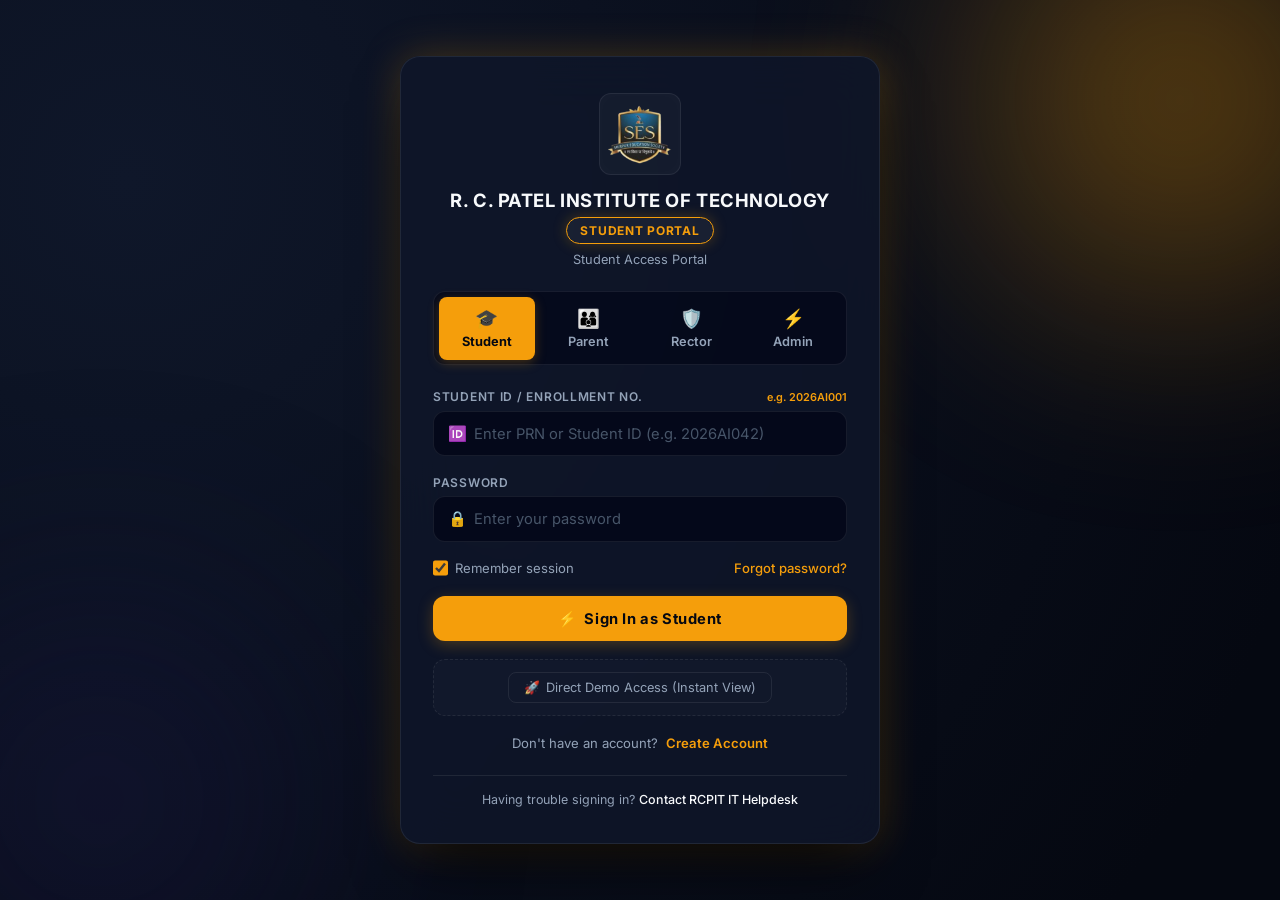
==== frontend/INDEX.HTML @ b38d9a28 "Add separate Admin and Rector roles, interactive dashboards, and organize frontend directory" ====
<!DOCTYPE html>
<html lang="en">
<head>
    <meta charset="UTF-8">
    <meta name="viewport" content="width=device-width, initial-scale=1.0">
    <title>Hostel Management Portal - R. C. Patel Institute of Technology</title>
    <link rel="stylesheet" href="STYLE.CSS">
    <!-- Google Font -->
    <link rel="preconnect" href="https://fonts.googleapis.com">
    <link rel="preconnect" href="https://fonts.gstatic.com" crossorigin>
    <link href="https://fonts.googleapis.com/css2?family=Inter:wght@300;400;500;600;700;800&display=swap" rel="stylesheet">
    <script src="script.js" defer></script>
</head>
<body data-active-theme="student">

    <div class="portal-container" id="portal-container">
        
        <!-- ================= AUTHENTICATION CARD ================= -->
        <div class="auth-card" id="auth-card">
            <!-- Brand Header -->
            <div class="brand-header">
                <div class="logo-container">
                    <img src="LOGO.PNG.png" alt="RCPIT Official Logo">
                </div>
                <h1>R. C. Patel Institute of Technology</h1>
                <div class="portal-badge" id="portal-badge">Student Portal</div>
                <p id="portal-subtitle" style="margin-top: 0.5rem; font-size: 0.8rem; color: var(--text-muted);">Student Access & Hostel Management</p>
            </div>

            <!-- 4-Role Selector Tabs -->
            <div class="role-grid">
                <button type="button" class="role-tab-btn active" data-role="student" id="role-student">
                    <span class="role-icon">🎓</span>
                    <span>Student</span>
                </button>
                <button type="button" class="role-tab-btn" data-role="parent" id="role-parent">
                    <span class="role-icon">👨‍👩‍👦</span>
                    <span>Parent</span>
                </button>
                <button type="button" class="role-tab-btn" data-role="rector" id="role-rector">
                    <span class="role-icon">🛡️</span>
                    <span>Rector</span>
                </button>
                <button type="button" class="role-tab-btn" data-role="admin" id="role-admin">
                    <span class="role-icon">⚡</span>
                    <span>Admin</span>
                </button>
            </div>

            <!-- Contextual Security / Staff Note -->
            <div class="security-note" id="security-note" style="display: none;">
                <span style="font-size: 1rem;">🔒</span>
                <span id="security-note-text"><strong>Staff Notice:</strong> Accounts are provisioned by college administration.</span>
            </div>

            <!-- Login / Registration Form -->
            <form id="auth-form" action="#" method="POST">
                
                <!-- Full Name (Visible only during Sign Up) -->
                <div class="input-group" id="name-group" style="display: none;">
                    <label for="fullname" id="name-label">Full Name</label>
                    <div class="input-wrapper">
                        <span class="input-icon">👤</span>
                        <input type="text" id="fullname" name="fullname" class="input-field" placeholder="Enter full name">
                    </div>
                </div>

                <!-- Primary ID Field -->
                <div class="input-group" id="primary-id-group">
                    <label for="primary-id">
                        <span id="primary-id-label">Student ID / Enrollment No.</span>
                        <span class="badge-info" id="primary-id-info">e.g. 2026AI001</span>
                    </label>
                    <div class="input-wrapper">
                        <span class="input-icon">🆔</span>
                        <input type="text" id="primary-id" name="primary_id" class="input-field" placeholder="Enter PRN or Student ID" required autocomplete="username">
                    </div>
                </div>

                <!-- Parent Extra Field (Linked Student ID) -->
                <div class="input-group" id="parent-extra-group" style="display: none;">
                    <label for="linked-id">
                        <span>Linked Ward's Student ID</span>
                        <span class="badge-info">Enrolled Student</span>
                    </label>
                    <div class="input-wrapper">
                        <span class="input-icon">🔗</span>
                        <input type="text" id="linked-id" name="linked_id" class="input-field" placeholder="e.g. 2026AI042">
                    </div>
                </div>

                <!-- Rector Extra Field (Assigned Hostel Block) -->
                <div class="input-group" id="rector-extra-group" style="display: none;">
                    <label for="rector-block">
                        <span>Assigned Hostel Wing / Block</span>
                        <span class="badge-info">Jurisdiction</span>
                    </label>
                    <div class="input-wrapper">
                        <span class="input-icon">🏢</span>
                        <select id="rector-block" name="rector_block" class="select-field">
                            <option value="A-Block">A-Block (Boys Senior Wing)</option>
                            <option value="B-Block" selected>B-Block (Boys Junior Wing)</option>
                            <option value="C-Block">C-Block (Girls Campus Hostel)</option>
                            <option value="All-Blocks">Chief Warden (All Blocks)</option>
                        </select>
                    </div>
                </div>

                <!-- Admin Extra Field (Security Master PIN) -->
                <div class="input-group" id="admin-extra-group" style="display: none;">
                    <label for="admin-pin">
                        <span>Master Security Key / Token</span>
                        <span class="badge-info">2FA Key</span>
                    </label>
                    <div class="input-wrapper">
                        <span class="input-icon">🔑</span>
                        <input type="password" id="admin-pin" name="admin_pin" class="input-field" placeholder="Enter Master 2FA PIN (e.g. 882190)">
                    </div>
                </div>

                <!-- Password Field -->
                <div class="input-group">
                    <label for="password">Password</label>
                    <div class="input-wrapper">
                        <span class="input-icon">🔒</span>
                        <input type="password" id="password" name="password" class="input-field" placeholder="Enter your password" required autocomplete="current-password">
                    </div>
                </div>

                <!-- Form Options Row -->
                <div class="form-actions-row" id="signin-options">
                    <label class="remember-me">
                        <input type="checkbox" name="remember" checked> Remember session
                    </label>
                    <a href="#" class="forgot-link">Forgot password?</a>
                </div>

                <!-- Submit Button -->
                <button type="submit" id="submit-btn" class="submit-btn">
                    <span>⚡</span>
                    <span id="submit-btn-text">Sign In as Student</span>
                </button>
                
                <!-- Quick Demo Direct Access -->
                <div class="demo-access-bar">
                    <button type="button" class="demo-access-btn" id="demo-access-btn">
                        <span>🚀</span>
                        <span>Direct Demo Access (Instant View)</span>
                    </button>
                </div>


                <!-- Toggle between Login and Account Creation (Student/Parent only) -->
                <div class="signup-prompt" id="signup-prompt">
                    <span id="toggle-text">Don't have an account?</span> 
                    <a href="#" id="toggle-link" class="signup-link">Create Account</a>
                </div>
            </form>

            <!-- Footer Help -->
            <div class="card-footer">
                Having trouble signing in? <a href="#">Contact RCPIT IT Helpdesk</a>
            </div>
        </div>


        <!-- ================= ROLE-BASED DASHBOARDS (AFTER LOGIN) ================= -->
        <div class="dashboard-container" id="dashboard-container">
            
            <!-- Dashboard Top Nav Header -->
            <header class="dash-header">
                <div class="dash-brand">
                    <div class="dash-brand-logo">
                        <img src="LOGO.PNG.png" alt="RCPIT Logo">
                    </div>
                    <div class="dash-title-group">
                        <h2>R. C. Patel Institute of Technology</h2>
                        <p>Integrated Hostel Management & Resident Automation System</p>
                    </div>
                </div>
                <div class="dash-user-controls">
                    <div class="user-profile-badge">
                        <div class="user-avatar" id="user-avatar">R</div>
                        <div class="user-info-text">
                            <span class="user-name" id="user-name">Rohit Sharma</span>
                            <span class="user-role-tag" id="user-role-tag">STUDENT</span>
                        </div>
                    </div>
                    <button type="button" class="btn-signout" id="btn-signout">
                        <span>🚪</span>
                        <span>Sign Out / Switch</span>
                    </button>
                </div>
            </header>

            <!-- ------------------------------------------------------------- -->
            <!-- 1. STUDENT DASHBOARD VIEW -->
            <!-- ------------------------------------------------------------- -->
            <div class="dashboard-view" id="student-dashboard-view">
                <!-- Stats Matrix -->
                <div class="stats-grid">
                    <div class="stat-card">
                        <div class="stat-info">
                            <span>Allocated Room</span>
                            <h3>Room B-304</h3>
                            <small style="color:var(--accent-student); font-weight:600;">Bed #2 (2nd Floor)</small>
                        </div>
                        <div class="stat-icon-wrapper" style="color:var(--accent-student);">🛏️</div>
                    </div>
                    <div class="stat-card">
                        <div class="stat-info">
                            <span>Mess Smart Token</span>
                            <h3>Active Card</h3>
                            <small style="color:#10b981; font-weight:600;">Token #8821 • Verified</small>
                        </div>
                        <div class="stat-icon-wrapper" style="color:#10b981;">🍽️</div>
                    </div>
                    <div class="stat-card">
                        <div class="stat-info">
                            <span>Hostel Fee Status</span>
                            <h3>₹65,000 Paid</h3>
                            <small style="color:#10b981; font-weight:600;">Cleared for Academic Year</small>
                        </div>
                        <div class="stat-icon-wrapper" style="color:#38bdf8;">💳</div>
                    </div>
                    <div class="stat-card">
                        <div class="stat-info">
                            <span>Gate Pass Status</span>
                            <h3>1 Approved</h3>
                            <small style="color:var(--accent-student); font-weight:600;">Valid till 10:00 PM</small>
                        </div>
                        <div class="stat-icon-wrapper" style="color:var(--accent-student);">🎟️</div>
                    </div>
                </div>

                <!-- Two-Column Student Content Grid -->
                <div class="dashboard-content-grid">
                    <div class="dash-panel-col">
                        <!-- Quick Leave Pass Generator -->
                        <div class="dash-panel">
                            <div class="panel-header">
                                <h3><span>📝</span> Request Gate / Night-Out Pass</h3>
                                <span class="status-pill present">Auto-Sends to Rector & Parent</span>
                            </div>
                            <form id="student-pass-form" class="quick-form">
                                <div style="display:grid; grid-template-columns: 1fr 1fr; gap:0.75rem;">
                                    <div class="input-group" style="margin-bottom:0.5rem;">
                                        <label for="pass-type">Pass Type</label>
                                        <select id="pass-type" class="select-field" style="padding-left:1rem;">
                                            <option value="Evening Outing (Local)">Evening Outing (Local Market)</option>
                                            <option value="Night Out Pass">Night Out (Home Visit)</option>
                                            <option value="Emergency Medical Pass">Emergency Medical Pass</option>
                                            <option value="Academic Project Work">Academic / Lab Project Late Pass</option>
                                        </select>
                                    </div>
                                    <div class="input-group" style="margin-bottom:0.5rem;">
                                        <label for="pass-date">Return Expected Date & Time</label>
                                        <input type="datetime-local" id="pass-date" class="input-field" style="padding-left:1rem;" value="2026-08-16T21:30">
                                    </div>
                                </div>
                                <div class="input-group" style="margin-bottom:0.75rem;">
                                    <label for="pass-reason">Reason & Destination Details</label>
                                    <textarea id="pass-reason" placeholder="State reason, destination address, and emergency contact number..." required></textarea>
                                </div>
                                <button type="submit" class="submit-btn" style="padding:0.65rem 1rem;">Submit Pass Request to Rector</button>
                            </form>
                        </div>

                        <!-- Maintenance & Grievance Lodging -->
                        <div class="dash-panel">
                            <div class="panel-header">
                                <h3><span>🛠️</span> Report Room Maintenance / Complaint</h3>
                                <button type="button" class="btn-action-sm">View Ticket History (3)</button>
                            </div>
                            <form id="student-complaint-form" class="quick-form">
                                <div style="display:grid; grid-template-columns: 1fr 1fr; gap:0.75rem;">
                                    <div class="input-group" style="margin-bottom:0.5rem;">
                                        <label for="issue-category">Issue Category</label>
                                        <select id="issue-category" class="select-field" style="padding-left:1rem;">
                                            <option>Electrical (Fan, Tube light, Switch)</option>
                                            <option>Plumbing (Tap, Bathroom, Geyser)</option>
                                            <option>Wi-Fi & LAN Network</option>
                                            <option>Carpentry & Bed Fixtures</option>
                                        </select>
                                    </div>
                                    <div class="input-group" style="margin-bottom:0.5rem;">
                                        <label for="issue-urgency">Priority Level</label>
                                        <select id="issue-urgency" class="select-field" style="padding-left:1rem;">
                                            <option>Normal (Within 24 Hours)</option>
                                            <option>Urgent (Within 4 Hours)</option>
                                            <option>Emergency (Immediate)</option>
                                        </select>
                                    </div>
                                </div>
                                <textarea placeholder="Describe the issue in your room..." required></textarea>
                                <button type="submit" class="btn-action-sm" style="align-self:flex-start; padding:0.6rem 1.2rem; background:var(--accent-student); color:#050811; font-weight:700;">Lodge Maintenance Ticket</button>
                            </form>
                        </div>
                    </div>

                    <!-- Right Column: Notices & Weekly Mess Menu -->
                    <div class="dash-panel-col">
                        <div class="dash-panel">
                            <div class="panel-header">
                                <h3><span>📢</span> Hostel Notice Board</h3>
                            </div>
                            <div class="notice-list">
                                <div class="notice-item">
                                    <div class="notice-meta">
                                        <span>Rector Office</span>
                                        <span>Today, 6:30 PM</span>
                                    </div>
                                    <div class="notice-title">Hostel Night Roll Call Timings</div>
                                    <div class="notice-body">All residents must be in their respective rooms for the 9:45 PM biometric attendance by the warden.</div>
                                </div>
                                <div class="notice-item">
                                    <div class="notice-meta">
                                        <span>Mess Committee</span>
                                        <span>Yesterday</span>
                                    </div>
                                    <div class="notice-title">Sunday Special Dinner Menu</div>
                                    <div class="notice-body">Special feast planned this Sunday at Central Mess Hall from 7:30 PM to 10:00 PM.</div>
                                </div>
                            </div>
                        </div>

                        <div class="dash-panel">
                            <div class="panel-header">
                                <h3><span>🍱</span> Today's Mess Schedule</h3>
                                <span class="status-pill approved">Pure Veg / Hygenic</span>
                            </div>
                            <div style="font-size:0.8rem; display:flex; flex-direction:column; gap:0.6rem;">
                                <div style="display:flex; justify-content:space-between; border-bottom:1px solid var(--border-subtle); padding-bottom:0.35rem;">
                                    <strong>Breakfast (7:30 - 9:00 AM)</strong>
                                    <span>Poha, Idli-Sambar, Tea/Coffee</span>
                                </div>
                                <div style="display:flex; justify-content:space-between; border-bottom:1px solid var(--border-subtle); padding-bottom:0.35rem;">
                                    <strong>Lunch (12:30 - 2:30 PM)</strong>
                                    <span>Chapati, Paneer Butter, Dal Tadka, Rice</span>
                                </div>
                                <div style="display:flex; justify-content:space-between;">
                                    <strong>Dinner (7:30 - 9:30 PM)</strong>
                                    <span>Roti, Mix Veg, Curd, Jeera Rice, Gulab Jamun</span>
                                </div>
                            </div>
                        </div>
                    </div>
                </div>
            </div>

            <!-- ------------------------------------------------------------- -->
            <!-- 2. PARENT DASHBOARD VIEW -->
            <!-- ------------------------------------------------------------- -->
            <div class="dashboard-view" id="parent-dashboard-view">
                <!-- Stats Matrix -->
                <div class="stats-grid">
                    <div class="stat-card">
                        <div class="stat-info">
                            <span>Enrolled Ward</span>
                            <h3>Rohit Sharma</h3>
                            <small style="color:var(--accent-parent); font-weight:600;">PRN: 2026AI042 • AI & DS Yr 3</small>
                        </div>
                        <div class="stat-icon-wrapper" style="color:var(--accent-parent);">🎓</div>
                    </div>
                    <div class="stat-card">
                        <div class="stat-info">
                            <span>Current Hostel Status</span>
                            <h3>Inside Campus</h3>
                            <small style="color:#10b981; font-weight:600;">Verified at Main Gate 7:15 PM</small>
                        </div>
                        <div class="stat-icon-wrapper" style="color:#10b981;">📍</div>
                    </div>
                    <div class="stat-card">
                        <div class="stat-info">
                            <span>Night Attendance</span>
                            <h3>99.2% Rate</h3>
                            <small style="color:#10b981; font-weight:600;">Present for all roll calls</small>
                        </div>
                        <div class="stat-icon-wrapper" style="color:#38bdf8;">📊</div>
                    </div>
                    <div class="stat-card">
                        <div class="stat-info">
                            <span>Hostel Fee Balance</span>
                            <h3>₹0.00 (Cleared)</h3>
                            <small style="color:#10b981; font-weight:600;">Receipt #RCPIT-H-9921</small>
                        </div>
                        <div class="stat-icon-wrapper" style="color:var(--accent-parent);">🧾</div>
                    </div>
                </div>

                <div class="dashboard-content-grid">
                    <div class="dash-panel-col">
                        <!-- Pending Leave Approval from Ward -->
                        <div class="dash-panel">
                            <div class="panel-header">
                                <h3><span>📲</span> Ward Leave Request (Parent Approval Required)</h3>
                                <span class="status-pill pending" id="parent-leave-status">Awaiting Parent Consent</span>
                            </div>
                            <div style="background:rgba(2,6,23,0.5); padding:1rem; border-radius:var(--radius-md); border:1px solid var(--border-subtle); margin-bottom:1rem;">
                                <div style="display:flex; justify-content:space-between; margin-bottom:0.5rem; font-size:0.85rem;">
                                    <strong>Request: Weekend Home Visit</strong>
                                    <span style="color:var(--accent-parent);">Friday 5:00 PM to Sunday 8:00 PM</span>
                                </div>
                                <p style="font-size:0.8rem; color:var(--text-muted); margin-bottom:0.75rem;">
                                    "Traveling to home (Nashik) via MSRTC Bus. Expected departure from RCPIT gate Friday evening."
                                </p>
                                <div style="display:flex; gap:0.6rem;">
                                    <button type="button" class="submit-btn" id="parent-approve-leave-btn" style="background:#10b981; color:#050811; padding:0.55rem 1rem; font-size:0.8rem;">
                                        <span>✓</span> Approve with Digital Consent
                                    </button>
                                    <button type="button" class="btn-action-sm" id="parent-reject-leave-btn" style="color:#f87171; border-color:rgba(239,68,68,0.4);">
                                        <span>✕</span> Decline Request
                                    </button>
                                </div>
                            </div>
                        </div>

                        <!-- Ward In/Out Movement Log -->
                        <div class="dash-panel">
                            <div class="panel-header">
                                <h3><span>⏱️</span> Recent In/Out Campus Movement Log</h3>
                                <button type="button" class="btn-action-sm">Download Monthly Log</button>
                            </div>
                            <div class="table-responsive">
                                <table class="data-table">
                                    <thead>
                                        <tr>
                                            <th>Timestamp</th>
                                            <th>Gate</th>
                                            <th>Direction</th>
                                            <th>Pass Type</th>
                                            <th>Warden Verification</th>
                                        </tr>
                                    </thead>
                                    <tbody>
                                        <tr>
                                            <td>Today, 07:15 PM</td>
                                            <td>Main Campus Gate 1</td>
                                            <td><span class="status-pill approved">ENTRY IN</span></td>
                                            <td>Local Outing Pass</td>
                                            <td>Biometric Verified ✓</td>
                                        </tr>
                                        <tr>
                                            <td>Today, 05:20 PM</td>
                                            <td>Main Campus Gate 1</td>
                                            <td><span class="status-pill pending">EXIT OUT</span></td>
                                            <td>Local Outing Pass</td>
                                            <td>Security Scanned ✓</td>
                                        </tr>
                                        <tr>
                                            <td>14 Aug, 09:30 PM</td>
                                            <td>B-Block Turnstile</td>
                                            <td><span class="status-pill approved">NIGHT ROLL-CALL</span></td>
                                            <td>In-Hostel</td>
                                            <td>Rector Dr. Patil ✓</td>
                                        </tr>
                                    </tbody>
                                </table>
                            </div>
                        </div>
                    </div>

                    <!-- Right Column: Warden Hotline & Info -->
                    <div class="dash-panel-col">
                        <div class="dash-panel">
                            <div class="panel-header">
                                <h3><span>📞</span> Rector & Hostel Helpline</h3>
                            </div>
                            <div style="font-size:0.82rem; display:flex; flex-direction:column; gap:0.75rem;">
                                <div style="background:rgba(2,6,23,0.4); padding:0.75rem; border-radius:var(--radius-sm); border:1px solid var(--border-subtle);">
                                    <strong style="color:var(--text-main);">Chief Warden (Boys Hostel)</strong>
                                    <p style="color:var(--text-muted); font-size:0.78rem;">Dr. V. K. Patil (Mobile: +91 94222 XXXXX)</p>
                                    <span style="font-size:0.7rem; color:#10b981;">Available: 8:00 AM - 10:00 PM</span>
                                </div>
                                <div style="background:rgba(2,6,23,0.4); padding:0.75rem; border-radius:var(--radius-sm); border:1px solid var(--border-subtle);">
                                    <strong style="color:var(--text-main);">24x7 Campus Medical & Ambulance</strong>
                                    <p style="color:var(--text-muted); font-size:0.78rem;">RCPIT Emergency Desk: 02563-259800</p>
                                </div>
                                <div style="background:rgba(2,6,23,0.4); padding:0.75rem; border-radius:var(--radius-sm); border:1px solid var(--border-subtle);">
                                    <strong style="color:var(--text-main);">Hostel Accounts & Fee Desk</strong>
                                    <p style="color:var(--text-muted); font-size:0.78rem;">Email: hostel-accounts@rcpit.ac.in</p>
                                </div>
                            </div>
                        </div>
                    </div>
                </div>
            </div>

            <!-- ------------------------------------------------------------- -->
            <!-- 3. RECTOR / WARDEN DASHBOARD VIEW -->
            <!-- ------------------------------------------------------------- -->
            <div class="dashboard-view" id="rector-dashboard-view">
                <!-- Stats Matrix -->
                <div class="stats-grid">
                    <div class="stat-card">
                        <div class="stat-info">
                            <span>Total Residents</span>
                            <h3>420 Students</h3>
                            <small style="color:var(--accent-rector); font-weight:600;">B-Block (Boys Senior & Junior)</small>
                        </div>
                        <div class="stat-icon-wrapper" style="color:var(--accent-rector);">🏢</div>
                    </div>
                    <div class="stat-card">
                        <div class="stat-info">
                            <span>Present in Hostel</span>
                            <h3>395 Students</h3>
                            <small style="color:#10b981; font-weight:600;">Inside Wing (94.0%)</small>
                        </div>
                        <div class="stat-icon-wrapper" style="color:#10b981;">✅</div>
                    </div>
                    <div class="stat-card">
                        <div class="stat-info">
                            <span>On Approved Leave</span>
                            <h3>20 Students</h3>
                            <small style="color:var(--warning); font-weight:600;">With Parent Consent</small>
                        </div>
                        <div class="stat-icon-wrapper" style="color:var(--warning);">🎫</div>
                    </div>
                    <div class="stat-card">
                        <div class="stat-info">
                            <span>Unaccounted / Missing</span>
                            <h3>5 Students</h3>
                            <small style="color:var(--danger); font-weight:600;">Pending Roll Call Verification</small>
                        </div>
                        <div class="stat-icon-wrapper" style="color:var(--danger);">⚠️</div>
                    </div>
                </div>

                <div class="dashboard-content-grid">
                    <div class="dash-panel-col">
                        <!-- Live Gate Pass Approval Requests Queue -->
                        <div class="dash-panel">
                            <div class="panel-header">
                                <h3><span>🛡️</span> Pending Leave & Gate Pass Approval Queue</h3>
                                <span class="status-pill pending">3 Requests Awaiting Decision</span>
                            </div>
                            <div class="table-responsive">
                                <table class="data-table">
                                    <thead>
                                        <tr>
                                            <th>Student (Room)</th>
                                            <th>Type</th>
                                            <th>Duration / Reason</th>
                                            <th>Parent Consent</th>
                                            <th>Warden Action</th>
                                        </tr>
                                    </thead>
                                    <tbody>
                                        <tr>
                                            <td>
                                                <strong>Aman Joshi</strong><br>
                                                <small style="color:var(--text-muted);">2026AI014 • Room B-102</small>
                                            </td>
                                            <td>Night Out</td>
                                            <td>Home Visit (Fri - Sun)<br><small>Nashik</small></td>
                                            <td><span class="status-pill approved">Approved ✓</span></td>
                                            <td>
                                                <button type="button" class="btn-table-action btn-approve rector-approve-btn">Approve QR</button>
                                                <button type="button" class="btn-table-action btn-reject rector-reject-btn">Reject</button>
                                            </td>
                                        </tr>
                                        <tr>
                                            <td>
                                                <strong>Saurabh More</strong><br>
                                                <small style="color:var(--text-muted);">2026CS088 • Room B-210</small>
                                            </td>
                                            <td>Local Market</td>
                                            <td>Outing till 9:00 PM<br><small>Books Purchase</small></td>
                                            <td><span class="status-pill approved">Not Needed</span></td>
                                            <td>
                                                <button type="button" class="btn-table-action btn-approve rector-approve-btn">Approve QR</button>
                                                <button type="button" class="btn-table-action btn-reject rector-reject-btn">Reject</button>
                                            </td>
                                        </tr>
                                        <tr>
                                            <td>
                                                <strong>Gaurav Mahajan</strong><br>
                                                <small style="color:var(--text-muted);">2026IT052 • Room B-305</small>
                                            </td>
                                            <td>Night Pass</td>
                                            <td>Hackathon at Pune (3 Days)</td>
                                            <td><span class="status-pill pending">Pending Call</span></td>
                                            <td>
                                                <button type="button" class="btn-table-action btn-approve rector-approve-btn">Approve QR</button>
                                                <button type="button" class="btn-table-action btn-reject rector-reject-btn">Reject</button>
                                            </td>
                                        </tr>
                                    </tbody>
                                </table>
                            </div>
                        </div>

                        <!-- Live Night Roll Call Checklist -->
                        <div class="dash-panel">
                            <div class="panel-header">
                                <h3><span>📋</span> Night Roll-Call Inspection (Floor 3 - B-Wing)</h3>
                                <button type="button" class="btn-action-sm">Save All Verified</button>
                            </div>
                            <div class="table-responsive">
                                <table class="data-table">
                                    <thead>
                                        <tr>
                                            <th>Room #</th>
                                            <th>Student Name</th>
                                            <th>Biometric Status</th>
                                            <th>Action Toggle</th>
                                        </tr>
                                    </thead>
                                    <tbody>
                                        <tr>
                                            <td><strong>B-301</strong></td>
                                            <td>Aditya Patil (2026AI008)</td>
                                            <td><span class="status-pill present">Present in Room</span></td>
                                            <td><button type="button" class="btn-action-sm roll-toggle-btn">Mark Absent</button></td>
                                        </tr>
                                        <tr>
                                            <td><strong>B-302</strong></td>
                                            <td>Nikhil Deshmukh (2026CS012)</td>
                                            <td><span class="status-pill present">Present in Room</span></td>
                                            <td><button type="button" class="btn-action-sm roll-toggle-btn">Mark Absent</button></td>
                                        </tr>
                                        <tr>
                                            <td><strong>B-303</strong></td>
                                            <td>Pranav Shinde (2026AI033)</td>
                                            <td><span class="status-pill absent">Absent / Unaccounted</span></td>
                                            <td><button type="button" class="btn-action-sm roll-toggle-btn">Mark Present</button></td>
                                        </tr>
                                        <tr>
                                            <td><strong>B-304</strong></td>
                                            <td>Rohit Sharma (2026AI042)</td>
                                            <td><span class="status-pill present">Present in Room</span></td>
                                            <td><button type="button" class="btn-action-sm roll-toggle-btn">Mark Absent</button></td>
                                        </tr>
                                    </tbody>
                                </table>
                            </div>
                        </div>
                    </div>

                    <!-- Right Column: Broadcast Notice & Emergency Alert -->
                    <div class="dash-panel-col">
                        <!-- Broadcast Notice -->
                        <div class="dash-panel">
                            <div class="panel-header">
                                <h3><span>📢</span> Publish Hostel Notice</h3>
                            </div>
                            <form id="rector-notice-form" class="quick-form">
                                <div class="input-group" style="margin-bottom:0.5rem;">
                                    <label for="notice-title-input">Notice Headline</label>
                                    <input type="text" id="notice-title-input" class="input-field" placeholder="e.g. Water Tank Maintenance" required style="padding-left:1rem;">
                                </div>
                                <div class="input-group" style="margin-bottom:0.5rem;">
                                    <label for="notice-target">Target Audience</label>
                                    <select id="notice-target" class="select-field" style="padding-left:1rem;">
                                        <option>All Hostel Residents</option>
                                        <option>B-Block Only</option>
                                        <option>Hostel Prefects / Representatives</option>
                                    </select>
                                </div>
                                <textarea placeholder="Type notice content for student portals and notice boards..." required></textarea>
                                <button type="submit" class="submit-btn" style="background:var(--accent-rector); color:#ffffff; padding:0.65rem 1rem;">
                                    Broadcast Notice Instantly
                                </button>
                            </form>
                        </div>

                        <!-- Quick Disciplinary Incident Log -->
                        <div class="dash-panel">
                            <div class="panel-header">
                                <h3><span>⚖️</span> Room Inspection & Discipline Log</h3>
                            </div>
                            <div class="action-list">
                                <div class="notice-item">
                                    <div class="notice-meta">
                                        <span>Room B-208</span>
                                        <span>15 Aug</span>
                                    </div>
                                    <div class="notice-title">Unauthorized Electrical Appliance Confiscated</div>
                                    <div class="notice-body">Induction heater found during weekly room audit. Warning notice issued.</div>
                                </div>
                            </div>
                        </div>
                    </div>
                </div>
            </div>

            <!-- ------------------------------------------------------------- -->
            <!-- 4. SYSTEM ADMIN MASTER DASHBOARD VIEW -->
            <!-- ------------------------------------------------------------- -->
            <div class="dashboard-view" id="admin-dashboard-view">
                <!-- Stats Matrix -->
                <div class="stats-grid">
                    <div class="stat-card">
                        <div class="stat-info">
                            <span>Hostel Infrastructure</span>
                            <h3>3 Blocks • 150 Rooms</h3>
                            <small style="color:var(--accent-admin); font-weight:600;">Total Bed Capacity: 450</small>
                        </div>
                        <div class="stat-icon-wrapper" style="color:var(--accent-admin);">🏛️</div>
                    </div>
                    <div class="stat-card">
                        <div class="stat-info">
                            <span>Total Occupancy</span>
                            <h3>420 / 450 Beds</h3>
                            <small style="color:#10b981; font-weight:600;">93.3% Occupied • 30 Vacant</small>
                        </div>
                        <div class="stat-icon-wrapper" style="color:#10b981;">📊</div>
                    </div>
                    <div class="stat-card">
                        <div class="stat-info">
                            <span>Fee Revenue Collected</span>
                            <h3>₹2.73 Crore</h3>
                            <small style="color:#10b981; font-weight:600;">98.4% Clearance Rate</small>
                        </div>
                        <div class="stat-icon-wrapper" style="color:#38bdf8;">💰</div>
                    </div>
                    <div class="stat-card">
                        <div class="stat-info">
                            <span>Staff & Wardens</span>
                            <h3>12 Active Staff</h3>
                            <small style="color:var(--accent-admin); font-weight:600;">4 Rectors • 8 Support</small>
                        </div>
                        <div class="stat-icon-wrapper" style="color:var(--accent-admin);">👥</div>
                    </div>
                </div>

                <div class="dashboard-content-grid">
                    <div class="dash-panel-col">
                        <!-- Student Master Allocation & Management -->
                        <div class="dash-panel">
                            <div class="panel-header">
                                <h3><span>👥</span> Student & Room Allocation Master Registry</h3>
                                <div class="panel-actions">
                                    <button type="button" class="btn-action-sm" id="admin-add-student-btn" style="background:var(--accent-admin); color:#fff; font-weight:600;">+ Allocate Student</button>
                                    <button type="button" class="btn-action-sm" id="admin-export-report-btn">Export CSV</button>
                                </div>
                            </div>
                            <div class="table-responsive">
                                <table class="data-table">
                                    <thead>
                                        <tr>
                                            <th>PRN ID</th>
                                            <th>Student Name</th>
                                            <th>Department</th>
                                            <th>Block & Room</th>
                                            <th>Fee Status</th>
                                            <th>Actions</th>
                                        </tr>
                                    </thead>
                                    <tbody id="admin-student-table-body">
                                        <tr>
                                            <td><strong>2026AI042</strong></td>
                                            <td>Rohit Sharma</td>
                                            <td>B.Tech AI & DS (Yr 3)</td>
                                            <td>B-Block (Room 304)</td>
                                            <td><span class="status-pill paid">Paid ₹65,000</span></td>
                                            <td><button type="button" class="btn-action-sm">Edit</button></td>
                                        </tr>
                                        <tr>
                                            <td><strong>2026CS019</strong></td>
                                            <td>Priya Mahajan</td>
                                            <td>B.Tech Comp (Yr 2)</td>
                                            <td>C-Block (Room 108)</td>
                                            <td><span class="status-pill paid">Paid ₹65,000</span></td>
                                            <td><button type="button" class="btn-action-sm">Edit</button></td>
                                        </tr>
                                        <tr>
                                            <td><strong>2026ME005</strong></td>
                                            <td>Kiran Chaudhari</td>
                                            <td>B.Tech Mech (Yr 4)</td>
                                            <td>A-Block (Room 201)</td>
                                            <td><span class="status-pill unpaid">Due ₹15,000</span></td>
                                            <td><button type="button" class="btn-action-sm">Remind</button></td>
                                        </tr>
                                        <tr>
                                            <td><strong>2026IT077</strong></td>
                                            <td>Tanmay Sonawane</td>
                                            <td>B.Tech IT (Yr 1)</td>
                                            <td>B-Block (Room 115)</td>
                                            <td><span class="status-pill paid">Paid ₹65,000</span></td>
                                            <td><button type="button" class="btn-action-sm">Edit</button></td>
                                        </tr>
                                    </tbody>
                                </table>
                            </div>
                        </div>

                        <!-- Block & Warden Assignment Matrix -->
                        <div class="dash-panel">
                            <div class="panel-header">
                                <h3><span>🏢</span> Hostel Blocks & Assigned Rectors</h3>
                            </div>
                            <div class="table-responsive">
                                <table class="data-table">
                                    <thead>
                                        <tr>
                                            <th>Block Code</th>
                                            <th>Wing Name</th>
                                            <th>Total Rooms</th>
                                            <th>Capacity / Occupied</th>
                                            <th>Assigned Rector</th>
                                        </tr>
                                    </thead>
                                    <tbody>
                                        <tr>
                                            <td><strong>A-Block</strong></td>
                                            <td>Boys Senior Wing (Final & 3rd Yr)</td>
                                            <td>50 Rooms</td>
                                            <td>150 / 142 Beds (94.6%)</td>
                                            <td>Prof. M. R. Patil</td>
                                        </tr>
                                        <tr>
                                            <td><strong>B-Block</strong></td>
                                            <td>Boys Junior Wing (1st & 2nd Yr)</td>
                                            <td>50 Rooms</td>
                                            <td>150 / 148 Beds (98.6%)</td>
                                            <td>Dr. V. K. Patil</td>
                                        </tr>
                                        <tr>
                                            <td><strong>C-Block</strong></td>
                                            <td>Girls Campus Hostel (All Years)</td>
                                            <td>50 Rooms</td>
                                            <td>150 / 130 Beds (86.6%)</td>
                                            <td>Dr. S. A. Chaudhari</td>
                                        </tr>
                                    </tbody>
                                </table>
                            </div>
                        </div>
                    </div>

                    <!-- Right Column: System Logs & Billing -->
                    <div class="dash-panel-col">
                        <!-- Mess Contractor & Maintenance Billing -->
                        <div class="dash-panel">
                            <div class="panel-header">
                                <h3><span>🧾</span> Contractor & Mess Billing</h3>
                            </div>
                            <div style="font-size:0.8rem; display:flex; flex-direction:column; gap:0.6rem;">
                                <div style="background:rgba(2,6,23,0.4); padding:0.75rem; border-radius:var(--radius-sm); border:1px solid var(--border-subtle);">
                                    <div style="display:flex; justify-content:space-between; margin-bottom:0.25rem;">
                                        <strong>Annapurna Catering (Mess)</strong>
                                        <span class="status-pill approved">Invoice Cleared</span>
                                    </div>
                                    <p style="color:var(--text-muted); font-size:0.75rem;">August Cycle: ₹14,20,000 (420 Students)</p>
                                </div>
                                <div style="background:rgba(2,6,23,0.4); padding:0.75rem; border-radius:var(--radius-sm); border:1px solid var(--border-subtle);">
                                    <div style="display:flex; justify-content:space-between; margin-bottom:0.25rem;">
                                        <strong>Shree Facility & Maintenance</strong>
                                        <span class="status-pill pending">Pending Audit</span>
                                    </div>
                                    <p style="color:var(--text-muted); font-size:0.75rem;">Electrical & Plumbing AMC: ₹1,85,000</p>
                                </div>
                            </div>
                        </div>

                        <!-- System Security & Activity Audit Log -->
                        <div class="dash-panel">
                            <div class="panel-header">
                                <h3><span>🛡️</span> Security & Audit Log</h3>
                                <span class="status-pill present">Live</span>
                            </div>
                            <div class="action-list" style="font-size:0.78rem;">
                                <div style="border-left:2px solid var(--accent-admin); padding-left:0.6rem;">
                                    <span style="color:var(--text-dim); font-size:0.7rem;">00:15 AM - Rector Desk</span>
                                    <p style="color:var(--text-main);">Night roll call synchronized for B-Block (395 Present).</p>
                                </div>
                                <div style="border-left:2px solid #10b981; padding-left:0.6rem;">
                                    <span style="color:var(--text-dim); font-size:0.7rem;">11:45 PM - Gate Terminal</span>
                                    <p style="color:var(--text-main);">Automated late-entry SMS sent to 2 parent contacts.</p>
                                </div>
                                <div style="border-left:2px solid var(--accent-student); padding-left:0.6rem;">
                                    <span style="color:var(--text-dim); font-size:0.7rem;">09:12 PM - Student Portal</span>
                                    <p style="color:var(--text-main);">New leave application submitted by PRN 2026AI014.</p>
                                </div>
                            </div>
                        </div>
                    </div>
                </div>
            </div>

        </div>

    </div>

    <!-- ================= ALLOCATE STUDENT MODAL DIALOG ================= -->
    <div class="modal-overlay" id="allocate-modal">
        <div class="modal-card">
            <div class="modal-header">
                <h3><span>🛏️</span> Allocate Student to Room</h3>
                <button type="button" class="modal-close-btn" id="close-allocate-modal" title="Close Modal">✕</button>
            </div>
            <form id="allocate-student-form">
                <div class="modal-body">
                    <div style="display:grid; grid-template-columns: 1fr 1fr; gap:0.75rem;">
                        <div class="input-group" style="margin-bottom:0;">
                            <label for="alloc-fullname">Student Full Name</label>
                            <input type="text" id="alloc-fullname" class="input-field" placeholder="e.g. Yash Patil" required style="padding-left:1rem;">
                        </div>
                        <div class="input-group" style="margin-bottom:0;">
                            <label for="alloc-prn">Student PRN / ID</label>
                            <input type="text" id="alloc-prn" class="input-field" placeholder="e.g. 2026AI089" required style="padding-left:1rem;">
                        </div>
                    </div>
                    <div style="display:grid; grid-template-columns: 1fr 1fr; gap:0.75rem;">
                        <div class="input-group" style="margin-bottom:0;">
                            <label for="alloc-dept">Department & Branch</label>
                            <select id="alloc-dept" class="select-field" style="padding-left:1rem;">
                                <option value="B.Tech AI & DS">B.Tech AI & DS</option>
                                <option value="B.Tech Computer">B.Tech Computer</option>
                                <option value="B.Tech IT">B.Tech IT</option>
                                <option value="B.Tech Mechanical">B.Tech Mechanical</option>
                                <option value="B.Tech Civil">B.Tech Civil</option>
                            </select>
                        </div>
                        <div class="input-group" style="margin-bottom:0;">
                            <label for="alloc-year">Academic Year</label>
                            <select id="alloc-year" class="select-field" style="padding-left:1rem;">
                                <option value="Yr 1">1st Year (FE)</option>
                                <option value="Yr 2">2nd Year (SE)</option>
                                <option value="Yr 3" selected>3rd Year (TE)</option>
                                <option value="Yr 4">4th Year (BE)</option>
                            </select>
                        </div>
                    </div>
                    <div style="display:grid; grid-template-columns: 1.2fr 1fr; gap:0.75rem;">
                        <div class="input-group" style="margin-bottom:0;">
                            <label for="alloc-block">Hostel Block / Wing</label>
                            <select id="alloc-block" class="select-field" style="padding-left:1rem;">
                                <option value="A-Block">A-Block (Boys Senior)</option>
                                <option value="B-Block" selected>B-Block (Boys Junior)</option>
                                <option value="C-Block">C-Block (Girls Hostel)</option>
                            </select>
                        </div>
                        <div class="input-group" style="margin-bottom:0;">
                            <label for="alloc-room">Room Number</label>
                            <input type="text" id="alloc-room" class="input-field" placeholder="e.g. Room 312" required style="padding-left:1rem;">
                        </div>
                    </div>
                    <div class="input-group" style="margin-bottom:0;">
                        <label for="alloc-fee">Fee Payment Status</label>
                        <select id="alloc-fee" class="select-field" style="padding-left:1rem;">
                            <option value="Paid ₹65,000">Paid ₹65,000 (Cleared)</option>
                            <option value="Due ₹15,000">Installment Due (₹15,000)</option>
                            <option value="Pending Verification">Pending Bank Clearance</option>
                        </select>
                    </div>
                </div>
                <div class="modal-footer">
                    <button type="button" class="btn-action-sm" id="cancel-allocate-btn" style="padding:0.6rem 1.2rem;">Cancel</button>
                    <button type="submit" class="submit-btn" id="submit-allocate-btn" style="width:auto; padding:0.6rem 1.4rem; background:var(--accent-admin); color:#fff;">
                        <span>✓</span> Confirm Allocation
                    </button>
                </div>
            </form>
        </div>
    </div>

</body>
</html>
---- frontend/STYLE.CSS ----
:root {
    --bg-deep: #050811;
    --bg-gradient: radial-gradient(circle at 10% 20%, #0f172a 0%, #050811 90%);
    --surface: #0b1329;
    --surface-glass: rgba(15, 23, 42, 0.82);
    --surface-card: rgba(22, 33, 62, 0.7);
    --surface-card-hover: rgba(30, 41, 75, 0.85);
    --border-subtle: rgba(255, 255, 255, 0.08);
    --border-highlight: rgba(255, 255, 255, 0.18);
    
    /* Role Themes */
    --accent-student: #f59e0b; /* Golden Amber */
    --accent-student-glow: rgba(245, 158, 11, 0.25);
    --accent-parent: #10b981; /* Emerald */
    --accent-parent-glow: rgba(16, 185, 129, 0.25);
    --accent-rector: #f97316; /* Fiery Orange/Coral */
    --accent-rector-glow: rgba(249, 115, 22, 0.25);
    --accent-admin: #8b5cf6; /* Royal Violet/Indigo */
    --accent-admin-glow: rgba(139, 92, 246, 0.25);
    
    /* Active Role Default */
    --role-accent: var(--accent-student);
    --role-glow: var(--accent-student-glow);
    
    --text-main: #f8fafc;
    --text-muted: #94a3b8;
    --text-dim: #64748b;
    --input-bg: rgba(2, 6, 23, 0.75);
    
    --success: #10b981;
    --warning: #f59e0b;
    --danger: #ef4444;
    --info: #38bdf8;
    
    --radius-sm: 0.5rem;
    --radius-md: 0.75rem;
    --radius-lg: 1.25rem;
    --radius-xl: 1.75rem;
    
    --transition-fast: 0.2s cubic-bezier(0.4, 0, 0.2, 1);
    --transition-smooth: 0.3s cubic-bezier(0.4, 0, 0.2, 1);
}

/* Base & Typography */
* {
    box-sizing: border-box;
    margin: 0;
    padding: 0;
    font-family: 'Inter', -apple-system, BlinkMacSystemFont, "Segoe UI", Roboto, sans-serif;
}

body {
    min-height: 100vh;
    background: var(--bg-gradient);
    color: var(--text-main);
    display: flex;
    flex-direction: column;
    align-items: center;
    justify-content: center;
    padding: 1.5rem 1rem;
    position: relative;
    overflow-x: hidden;
}

/* Ambient Background Lights */
body::before, body::after {
    content: '';
    position: fixed;
    width: 400px;
    height: 400px;
    border-radius: 50%;
    filter: blur(120px);
    z-index: 0;
    pointer-events: none;
    opacity: 0.35;
    transition: background 0.5s ease;
}

body::before {
    top: -100px;
    right: -100px;
    background: var(--role-accent);
}

body::after {
    bottom: -100px;
    left: -100px;
    background: #1e1b4b;
}

/* Role Theme Classes applied to body or wrapper */
body[data-active-theme="student"] {
    --role-accent: var(--accent-student);
    --role-glow: var(--accent-student-glow);
}
body[data-active-theme="parent"] {
    --role-accent: var(--accent-parent);
    --role-glow: var(--accent-parent-glow);
}
body[data-active-theme="rector"] {
    --role-accent: var(--accent-rector);
    --role-glow: var(--accent-rector-glow);
}
body[data-active-theme="admin"] {
    --role-accent: var(--accent-admin);
    --role-glow: var(--accent-admin-glow);
}

/* Container */
.portal-container {
    width: 100%;
    max-width: 480px;
    position: relative;
    z-index: 10;
    transition: max-width 0.4s cubic-bezier(0.4, 0, 0.2, 1);
}

.portal-container.dashboard-active {
    max-width: 1240px;
}

/* Auth Card */
.auth-card {
    background: var(--surface-glass);
    backdrop-filter: blur(25px);
    -webkit-backdrop-filter: blur(25px);
    border: 1px solid var(--border-subtle);
    border-radius: var(--radius-lg);
    padding: 2.25rem 2rem;
    box-shadow: 0 30px 60px -15px rgba(0, 0, 0, 0.8), 0 0 40px var(--role-glow);
    transition: all var(--transition-smooth);
}

/* Brand & Header */
.brand-header {
    text-align: center;
    margin-bottom: 1.5rem;
}

.logo-container {
    width: 82px;
    height: 82px;
    margin: 0 auto 0.85rem;
    display: flex;
    align-items: center;
    justify-content: center;
    background: rgba(255, 255, 255, 0.03);
    border: 1px solid var(--border-subtle);
    border-radius: var(--radius-md);
    padding: 0.5rem;
    box-shadow: inset 0 0 15px rgba(255, 255, 255, 0.02);
    transition: transform var(--transition-fast);
}

.logo-container:hover {
    transform: scale(1.05);
}

.logo-container img {
    max-width: 100%;
    max-height: 100%;
    object-fit: contain;
}

.brand-header h1 {
    font-size: 1.15rem;
    font-weight: 700;
    letter-spacing: 0.03em;
    color: var(--text-main);
    margin-bottom: 0.4rem;
    text-transform: uppercase;
}

.portal-badge {
    display: inline-flex;
    align-items: center;
    gap: 0.4rem;
    padding: 0.3rem 0.85rem;
    background: rgba(255, 255, 255, 0.05);
    border: 1px solid var(--role-accent);
    border-radius: 2rem;
    font-size: 0.75rem;
    color: var(--role-accent);
    font-weight: 700;
    letter-spacing: 0.06em;
    text-transform: uppercase;
    box-shadow: 0 0 14px var(--role-glow);
    transition: all var(--transition-fast);
}

/* 4-Role Navigation Switcher Grid */
.role-grid {
    display: grid;
    grid-template-columns: repeat(4, 1fr);
    gap: 0.4rem;
    background: rgba(2, 6, 23, 0.65);
    border: 1px solid var(--border-subtle);
    border-radius: var(--radius-md);
    padding: 0.3rem;
    margin-bottom: 1.5rem;
}

@media (max-width: 480px) {
    .role-grid {
        grid-template-columns: repeat(2, 1fr);
    }
}

.role-tab-btn {
    display: flex;
    flex-direction: column;
    align-items: center;
    justify-content: center;
    gap: 0.25rem;
    padding: 0.65rem 0.35rem;
    background: transparent;
    border: none;
    border-radius: var(--radius-sm);
    color: var(--text-muted);
    font-size: 0.8rem;
    font-weight: 600;
    cursor: pointer;
    transition: all var(--transition-fast);
}

.role-tab-btn .role-icon {
    font-size: 1.15rem;
    transition: transform var(--transition-fast);
}

.role-tab-btn:hover {
    color: var(--text-main);
    background: rgba(255, 255, 255, 0.04);
}

.role-tab-btn:hover .role-icon {
    transform: translateY(-2px);
}

.role-tab-btn.active {
    background: var(--role-accent);
    color: #050811;
    font-weight: 700;
    box-shadow: 0 3px 12px var(--role-glow);
}

.role-tab-btn[data-role="student"].active {
    background: var(--accent-student);
}
.role-tab-btn[data-role="parent"].active {
    background: var(--accent-parent);
}
.role-tab-btn[data-role="rector"].active {
    background: var(--accent-rector);
    color: #ffffff;
}
.role-tab-btn[data-role="admin"].active {
    background: var(--accent-admin);
    color: #ffffff;
}

/* Security / Access Notice Banner */
.security-note {
    background: rgba(255, 255, 255, 0.03);
    border-left: 3px solid var(--role-accent);
    padding: 0.65rem 0.85rem;
    border-radius: 0 var(--radius-sm) var(--radius-sm) 0;
    font-size: 0.78rem;
    color: var(--text-muted);
    margin-bottom: 1.25rem;
    display: flex;
    align-items: center;
    gap: 0.5rem;
}

.security-note strong {
    color: var(--text-main);
}

/* Input Fields */
.input-group {
    margin-bottom: 1.15rem;
    position: relative;
}

.input-group label {
    display: flex;
    justify-content: space-between;
    align-items: center;
    font-size: 0.75rem;
    font-weight: 600;
    text-transform: uppercase;
    letter-spacing: 0.06em;
    color: var(--text-muted);
    margin-bottom: 0.4rem;
}

.input-group label .badge-info {
    font-size: 0.68rem;
    color: var(--role-accent);
    text-transform: none;
    letter-spacing: normal;
}

.input-wrapper {
    position: relative;
    display: flex;
    align-items: center;
}

.input-icon {
    position: absolute;
    left: 0.95rem;
    color: var(--text-dim);
    font-size: 0.95rem;
    pointer-events: none;
}

.input-field, .select-field {
    width: 100%;
    padding: 0.8rem 1rem 0.8rem 2.5rem;
    background: var(--input-bg);
    border: 1px solid var(--border-subtle);
    border-radius: var(--radius-md);
    color: var(--text-main);
    font-size: 0.92rem;
    outline: none;
    transition: all var(--transition-fast);
}

.select-field {
    cursor: pointer;
    appearance: none;
    background-image: url("data:image/svg+xml,%3Csvg xmlns='http://www.w3.org/2000/svg' fill='%2394a3b8' viewBox='0 0 24 24'%3E%3Cpath d='M7 10l5 5 5-5z'/%3E%3C/svg%3E");
    background-repeat: no-repeat;
    background-position: right 0.85rem center;
    background-size: 1.2rem;
}

.select-field option {
    background: #0b1329;
    color: var(--text-main);
}

.input-field::placeholder {
    color: #475569;
}

.input-field:focus, .select-field:focus {
    border-color: var(--role-accent);
    box-shadow: 0 0 0 3px var(--role-glow);
    background: rgba(2, 6, 23, 0.95);
}

/* Form Actions Row */
.form-actions-row {
    display: flex;
    justify-content: space-between;
    align-items: center;
    font-size: 0.82rem;
    margin: 1.15rem 0 1.25rem 0;
}

.remember-me {
    display: flex;
    align-items: center;
    gap: 0.45rem;
    color: var(--text-muted);
    cursor: pointer;
    user-select: none;
}

.remember-me input {
    accent-color: var(--role-accent);
    width: 0.95rem;
    height: 0.95rem;
    cursor: pointer;
}

.forgot-link {
    color: var(--role-accent);
    text-decoration: none;
    font-weight: 500;
    transition: opacity var(--transition-fast);
}

.forgot-link:hover {
    opacity: 0.85;
    text-decoration: underline;
}

/* Submit Buttons */
.submit-btn {
    width: 100%;
    padding: 0.85rem 1rem;
    background: var(--role-accent);
    color: #050811;
    border: none;
    border-radius: var(--radius-md);
    font-size: 0.92rem;
    font-weight: 700;
    letter-spacing: 0.04em;
    cursor: pointer;
    box-shadow: 0 4px 15px var(--role-glow);
    transition: all var(--transition-fast);
    display: flex;
    align-items: center;
    justify-content: center;
    gap: 0.5rem;
}

body[data-active-theme="rector"] .submit-btn,
body[data-active-theme="admin"] .submit-btn {
    color: #ffffff;
}

.submit-btn:hover {
    filter: brightness(1.12);
    transform: translateY(-2px);
    box-shadow: 0 6px 20px var(--role-glow);
}

.submit-btn:active {
    transform: translateY(0);
}

/* Quick Demo Access Bar */
.demo-access-bar {
    margin-top: 1.1rem;
    padding: 0.75rem;
    background: rgba(255, 255, 255, 0.02);
    border: 1px dashed var(--border-subtle);
    border-radius: var(--radius-md);
    text-align: center;
}

.demo-access-btn {
    background: transparent;
    border: 1px solid var(--border-subtle);
    color: var(--text-muted);
    font-size: 0.8rem;
    padding: 0.45rem 0.9rem;
    border-radius: var(--radius-sm);
    cursor: pointer;
    transition: all var(--transition-fast);
    display: inline-flex;
    align-items: center;
    gap: 0.4rem;
}

.demo-access-btn:hover {
    color: var(--text-main);
    border-color: var(--role-accent);
    background: var(--role-glow);
}

/* Sign up prompt */
.signup-prompt {
    text-align: center;
    margin-top: 1.15rem;
    font-size: 0.82rem;
    color: var(--text-muted);
}

.signup-link {
    color: var(--role-accent);
    text-decoration: none;
    font-weight: 600;
    margin-left: 0.25rem;
    transition: opacity var(--transition-fast);
}

.signup-link:hover {
    opacity: 0.85;
    text-decoration: underline;
}

/* Card Footer */
.card-footer {
    margin-top: 1.5rem;
    text-align: center;
    font-size: 0.78rem;
    color: var(--text-muted);
    border-top: 1px solid var(--border-subtle);
    padding-top: 1rem;
}

.card-footer a {
    color: var(--text-main);
    text-decoration: none;
    font-weight: 500;
}

.card-footer a:hover {
    color: var(--role-accent);
    text-decoration: underline;
}

/* ==========================================================================
   ROLE-BASED DASHBOARD VIEWS
   ========================================================================== */

.dashboard-container {
    display: none;
    width: 100%;
    animation: fadeIn 0.35s ease forwards;
}

@keyframes fadeIn {
    from { opacity: 0; transform: translateY(12px); }
    to { opacity: 1; transform: translateY(0); }
}

/* Dashboard Top Navigation */
.dash-header {
    display: flex;
    justify-content: space-between;
    align-items: center;
    flex-wrap: wrap;
    gap: 1rem;
    background: var(--surface-glass);
    backdrop-filter: blur(20px);
    border: 1px solid var(--border-subtle);
    border-radius: var(--radius-lg);
    padding: 1rem 1.5rem;
    margin-bottom: 1.5rem;
    box-shadow: 0 10px 30px rgba(0, 0, 0, 0.4);
}

.dash-brand {
    display: flex;
    align-items: center;
    gap: 0.85rem;
}

.dash-brand-logo {
    width: 44px;
    height: 44px;
    background: rgba(255, 255, 255, 0.04);
    border: 1px solid var(--border-subtle);
    border-radius: var(--radius-sm);
    padding: 0.25rem;
    display: flex;
    align-items: center;
    justify-content: center;
}

.dash-brand-logo img {
    max-width: 100%;
    max-height: 100%;
    object-fit: contain;
}

.dash-title-group h2 {
    font-size: 1.1rem;
    font-weight: 700;
    color: var(--text-main);
}

.dash-title-group p {
    font-size: 0.75rem;
    color: var(--text-muted);
}

.dash-user-controls {
    display: flex;
    align-items: center;
    gap: 0.75rem;
    flex-wrap: wrap;
}

.user-profile-badge {
    display: flex;
    align-items: center;
    gap: 0.6rem;
    background: rgba(2, 6, 23, 0.6);
    border: 1px solid var(--border-subtle);
    padding: 0.4rem 0.8rem;
    border-radius: var(--radius-md);
}

.user-avatar {
    width: 32px;
    height: 32px;
    border-radius: 50%;
    background: var(--role-accent);
    color: #050811;
    display: flex;
    align-items: center;
    justify-content: center;
    font-weight: 700;
    font-size: 0.85rem;
}

.user-info-text {
    display: flex;
    flex-direction: column;
}

.user-name {
    font-size: 0.82rem;
    font-weight: 600;
    color: var(--text-main);
}

.user-role-tag {
    font-size: 0.68rem;
    color: var(--role-accent);
    font-weight: 600;
    text-transform: uppercase;
}

.btn-signout {
    padding: 0.5rem 0.9rem;
    background: rgba(239, 68, 68, 0.12);
    border: 1px solid rgba(239, 68, 68, 0.3);
    color: #f87171;
    border-radius: var(--radius-sm);
    font-size: 0.8rem;
    font-weight: 600;
    cursor: pointer;
    transition: all var(--transition-fast);
    display: flex;
    align-items: center;
    gap: 0.35rem;
}

.btn-signout:hover {
    background: rgba(239, 68, 68, 0.25);
    color: #ffffff;
}

/* Dashboard Navigation Tabs */
.dash-nav-tabs {
    display: flex;
    gap: 0.5rem;
    margin-bottom: 1.5rem;
    overflow-x: auto;
    padding-bottom: 0.25rem;
}

.dash-tab-btn {
    padding: 0.55rem 1.1rem;
    background: rgba(15, 23, 42, 0.6);
    border: 1px solid var(--border-subtle);
    border-radius: var(--radius-md);
    color: var(--text-muted);
    font-size: 0.82rem;
    font-weight: 600;
    cursor: pointer;
    transition: all var(--transition-fast);
    white-space: nowrap;
    display: flex;
    align-items: center;
    gap: 0.4rem;
}

.dash-tab-btn:hover {
    color: var(--text-main);
    background: rgba(255, 255, 255, 0.05);
}

.dash-tab-btn.active {
    background: var(--role-accent);
    color: #050811;
    border-color: var(--role-accent);
    font-weight: 700;
    box-shadow: 0 4px 12px var(--role-glow);
}

body[data-active-theme="rector"] .dash-tab-btn.active,
body[data-active-theme="admin"] .dash-tab-btn.active {
    color: #ffffff;
}

/* Dashboard Stats Matrix */
.stats-grid {
    display: grid;
    grid-template-columns: repeat(auto-fit, minmax(220px, 1fr));
    gap: 1rem;
    margin-bottom: 1.5rem;
}

.stat-card {
    background: var(--surface-glass);
    border: 1px solid var(--border-subtle);
    border-radius: var(--radius-md);
    padding: 1.25rem;
    display: flex;
    align-items: center;
    justify-content: space-between;
    transition: transform var(--transition-fast), border-color var(--transition-fast);
}

.stat-card:hover {
    transform: translateY(-3px);
    border-color: var(--border-highlight);
}

.stat-info span {
    display: block;
    font-size: 0.72rem;
    color: var(--text-muted);
    text-transform: uppercase;
    letter-spacing: 0.05em;
    margin-bottom: 0.25rem;
}

.stat-info h3 {
    font-size: 1.45rem;
    font-weight: 700;
    color: var(--text-main);
}

.stat-icon-wrapper {
    width: 46px;
    height: 46px;
    border-radius: var(--radius-md);
    display: flex;
    align-items: center;
    justify-content: center;
    font-size: 1.35rem;
    background: rgba(255, 255, 255, 0.04);
}

/* Dashboard Content Split Layout */
.dashboard-content-grid {
    display: grid;
    grid-template-columns: 2fr 1.1fr;
    gap: 1.5rem;
}

@media (max-width: 960px) {
    .dashboard-content-grid {
        grid-template-columns: 1fr;
    }
}

.dash-panel {
    background: var(--surface-glass);
    border: 1px solid var(--border-subtle);
    border-radius: var(--radius-lg);
    padding: 1.4rem;
    margin-bottom: 1.5rem;
    box-shadow: 0 10px 30px rgba(0, 0, 0, 0.3);
}

.panel-header {
    display: flex;
    justify-content: space-between;
    align-items: center;
    margin-bottom: 1.2rem;
    padding-bottom: 0.75rem;
    border-bottom: 1px solid var(--border-subtle);
}

.panel-header h3 {
    font-size: 0.95rem;
    font-weight: 700;
    color: var(--text-main);
    display: flex;
    align-items: center;
    gap: 0.5rem;
}

.panel-actions {
    display: flex;
    gap: 0.5rem;
}

.btn-action-sm {
    padding: 0.35rem 0.75rem;
    background: rgba(255, 255, 255, 0.05);
    border: 1px solid var(--border-subtle);
    color: var(--text-main);
    font-size: 0.75rem;
    border-radius: var(--radius-sm);
    cursor: pointer;
    transition: all var(--transition-fast);
    display: inline-flex;
    align-items: center;
    gap: 0.3rem;
}

.btn-action-sm:hover {
    background: var(--role-glow);
    border-color: var(--role-accent);
    color: var(--text-main);
}

/* Data Tables */
.table-responsive {
    width: 100%;
    overflow-x: auto;
}

.data-table {
    width: 100%;
    border-collapse: collapse;
    font-size: 0.82rem;
    text-align: left;
}

.data-table th {
    background: rgba(2, 6, 23, 0.6);
    color: var(--text-muted);
    font-weight: 600;
    padding: 0.75rem 0.85rem;
    text-transform: uppercase;
    font-size: 0.72rem;
    letter-spacing: 0.05em;
    border-bottom: 1px solid var(--border-subtle);
}

.data-table td {
    padding: 0.85rem 0.85rem;
    border-bottom: 1px solid rgba(255, 255, 255, 0.04);
    color: var(--text-main);
    vertical-align: middle;
}

.data-table tbody tr:hover {
    background: rgba(255, 255, 255, 0.02);
}

/* Badges */
.status-pill {
    display: inline-flex;
    align-items: center;
    gap: 0.3rem;
    padding: 0.2rem 0.6rem;
    border-radius: 1rem;
    font-size: 0.7rem;
    font-weight: 600;
}

.status-pill.approved, .status-pill.present, .status-pill.paid {
    background: rgba(16, 185, 129, 0.15);
    color: #34d399;
    border: 1px solid rgba(16, 185, 129, 0.3);
}

.status-pill.pending, .status-pill.leave {
    background: rgba(245, 158, 11, 0.15);
    color: #fbbf24;
    border: 1px solid rgba(245, 158, 11, 0.3);
}

.status-pill.rejected, .status-pill.absent, .status-pill.unpaid {
    background: rgba(239, 68, 68, 0.15);
    color: #f87171;
    border: 1px solid rgba(239, 68, 68, 0.3);
}

/* Control Buttons in Tables */
.btn-table-action {
    padding: 0.3rem 0.6rem;
    border: none;
    border-radius: var(--radius-sm);
    font-size: 0.72rem;
    font-weight: 600;
    cursor: pointer;
    transition: all var(--transition-fast);
    margin-right: 0.3rem;
}

.btn-approve {
    background: #10b981;
    color: #050811;
}

.btn-approve:hover {
    filter: brightness(1.15);
}

.btn-reject {
    background: rgba(239, 68, 68, 0.2);
    color: #f87171;
    border: 1px solid rgba(239, 68, 68, 0.4);
}

.btn-reject:hover {
    background: #ef4444;
    color: #ffffff;
}

/* Quick Action List & Notice Items */
.action-list, .notice-list {
    display: flex;
    flex-direction: column;
    gap: 0.75rem;
}

.notice-item {
    background: rgba(2, 6, 23, 0.5);
    border: 1px solid var(--border-subtle);
    border-radius: var(--radius-md);
    padding: 0.85rem;
    transition: border-color var(--transition-fast);
}

.notice-item:hover {
    border-color: var(--role-accent);
}

.notice-meta {
    display: flex;
    justify-content: space-between;
    font-size: 0.7rem;
    color: var(--text-dim);
    margin-bottom: 0.3rem;
}

.notice-title {
    font-size: 0.85rem;
    font-weight: 600;
    color: var(--text-main);
    margin-bottom: 0.25rem;
}

.notice-body {
    font-size: 0.78rem;
    color: var(--text-muted);
    line-height: 1.4;
}

/* Quick Form Card */
.quick-form {
    display: flex;
    flex-direction: column;
    gap: 0.85rem;
}

.quick-form textarea {
    width: 100%;
    padding: 0.75rem;
    background: var(--input-bg);
    border: 1px solid var(--border-subtle);
    border-radius: var(--radius-md);
    color: var(--text-main);
    font-size: 0.85rem;
    outline: none;
    resize: vertical;
    min-height: 70px;
}

.quick-form textarea:focus {
    border-color: var(--role-accent);
}

/* Toast Notifications */
.toast-container {
    position: fixed;
    bottom: 2rem;
    right: 2rem;
    z-index: 1000;
    display: flex;
    flex-direction: column;
    gap: 0.5rem;
}

.toast {
    background: #0f172a;
    border: 1px solid var(--role-accent);
    color: var(--text-main);
    padding: 0.85rem 1.25rem;
    border-radius: var(--radius-md);
    box-shadow: 0 10px 25px rgba(0, 0, 0, 0.6);
    font-size: 0.85rem;
    display: flex;
    align-items: center;
    gap: 0.6rem;
    animation: slideIn 0.3s ease;
}

@keyframes slideIn {
    from { transform: translateX(100%); opacity: 0; }
    to { transform: translateX(0); opacity: 1; }
}

/* ==========================================================================
   MODAL DIALOG SYSTEM
   ========================================================================== */
.modal-overlay {
    position: fixed;
    top: 0;
    left: 0;
    width: 100vw;
    height: 100vh;
    background: rgba(5, 8, 17, 0.8);
    backdrop-filter: blur(10px);
    -webkit-backdrop-filter: blur(10px);
    z-index: 9999;
    display: none;
    align-items: center;
    justify-content: center;
    padding: 1rem;
    opacity: 0;
    transition: opacity 0.25s ease;
}

.modal-overlay.active {
    display: flex;
    opacity: 1;
}

.modal-card {
    background: #0d1527;
    border: 1px solid var(--border-highlight);
    border-radius: var(--radius-lg);
    width: 100%;
    max-width: 520px;
    box-shadow: 0 25px 60px -15px rgba(0, 0, 0, 0.9), 0 0 30px var(--role-glow);
    animation: modalPop 0.3s cubic-bezier(0.34, 1.56, 0.64, 1);
    overflow: hidden;
}

@keyframes modalPop {
    from { transform: scale(0.92); opacity: 0; }
    to { transform: scale(1); opacity: 1; }
}

.modal-header {
    display: flex;
    justify-content: space-between;
    align-items: center;
    padding: 1.25rem 1.5rem;
    border-bottom: 1px solid var(--border-subtle);
    background: rgba(255, 255, 255, 0.02);
}

.modal-header h3 {
    font-size: 1.05rem;
    font-weight: 700;
    color: var(--text-main);
    display: flex;
    align-items: center;
    gap: 0.5rem;
}

.modal-close-btn {
    background: transparent;
    border: none;
    color: var(--text-muted);
    font-size: 1.25rem;
    cursor: pointer;
    padding: 0.25rem 0.5rem;
    border-radius: var(--radius-sm);
    transition: color 0.2s ease;
    line-height: 1;
}

.modal-close-btn:hover {
    color: var(--danger);
}

.modal-body {
    padding: 1.5rem;
    display: flex;
    flex-direction: column;
    gap: 0.9rem;
}

.modal-footer {
    display: flex;
    justify-content: flex-end;
    gap: 0.75rem;
    padding: 1rem 1.5rem;
    background: rgba(2, 6, 23, 0.6);
    border-top: 1px solid var(--border-subtle);
}
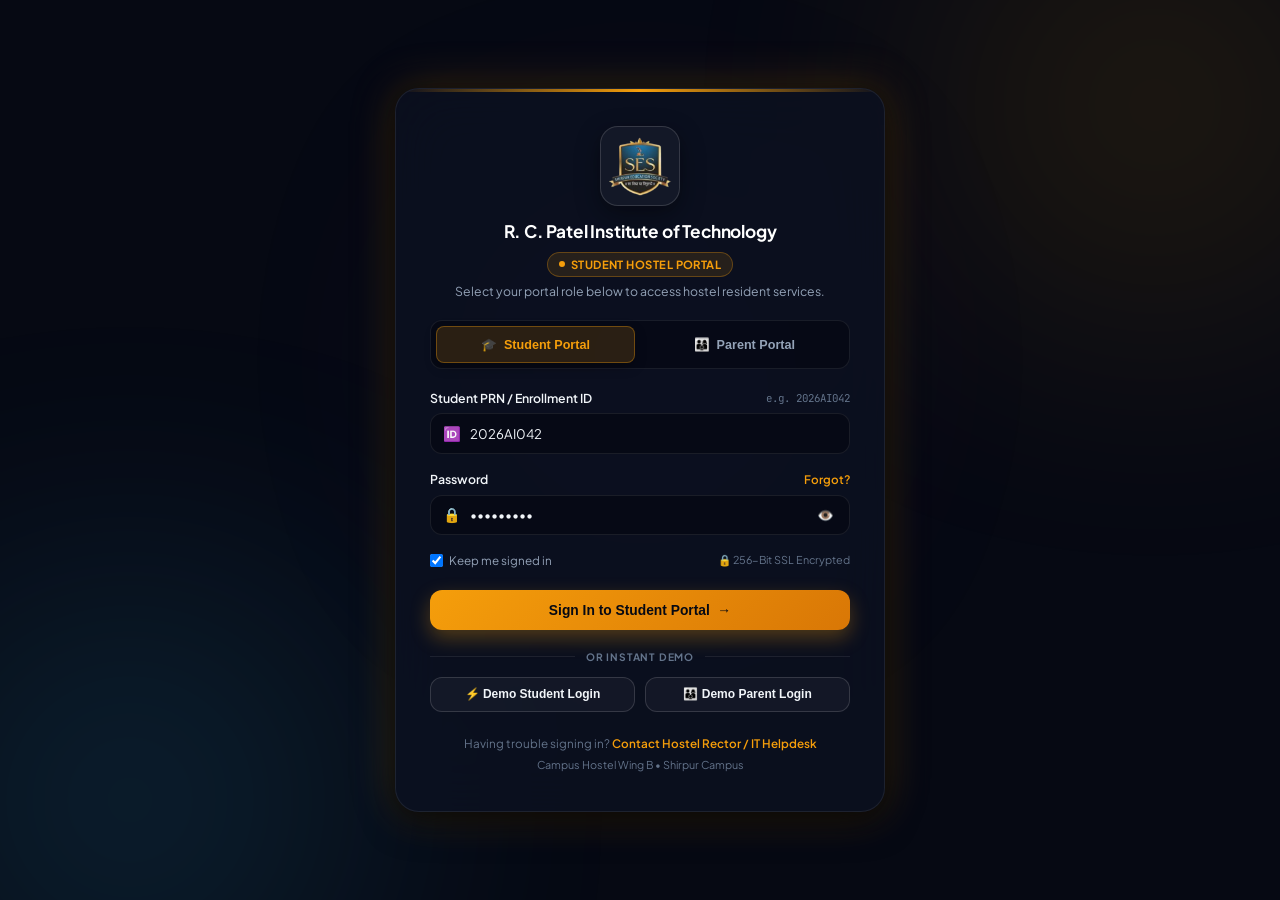
==== commit 5e6ad689: "Add updated Student Portal (9 modules) and new Parent Portal (8 modules) with digital consent and du" ====
--- a/frontend/INDEX.HTML
+++ b/frontend/INDEX.HTML
@@ -3,958 +3,2009 @@
 <head>
     <meta charset="UTF-8">
     <meta name="viewport" content="width=device-width, initial-scale=1.0">
-    <title>Hostel Management Portal - R. C. Patel Institute of Technology</title>
+    <title>RCPIT Hostel Portal - Student & Parent Management | R. C. Patel Institute of Technology</title>
     <link rel="stylesheet" href="STYLE.CSS">
-    <!-- Google Font -->
+    <!-- Google Fonts -->
     <link rel="preconnect" href="https://fonts.googleapis.com">
     <link rel="preconnect" href="https://fonts.gstatic.com" crossorigin>
-    <link href="https://fonts.googleapis.com/css2?family=Inter:wght@300;400;500;600;700;800&display=swap" rel="stylesheet">
+    <link href="https://fonts.googleapis.com/css2?family=Plus+Jakarta+Sans:wght@300;400;500;600;700;800&family=JetBrains+Mono:wght@400;500;600;700&display=swap" rel="stylesheet">
     <script src="script.js" defer></script>
 </head>
-<body data-active-theme="student">
-
-    <div class="portal-container" id="portal-container">
-        
-        <!-- ================= AUTHENTICATION CARD ================= -->
-        <div class="auth-card" id="auth-card">
-            <!-- Brand Header -->
-            <div class="brand-header">
-                <div class="logo-container">
-                    <img src="LOGO.PNG.png" alt="RCPIT Official Logo">
+<body data-theme="student">
+
+    <!-- Ambient Lighting Background -->
+    <div class="ambient-glow glow-1"></div>
+    <div class="ambient-glow glow-2"></div>
+    <div class="ambient-glow glow-3"></div>
+
+    <!-- MAIN APP CONTAINER -->
+    <div class="app-container" id="app-container">
+
+        <!-- ============================================================= -->
+        <!-- 1. AUTHENTICATION / LOGIN VIEW (STUDENT & PARENTS)            -->
+        <!-- ============================================================= -->
+        <div class="auth-view" id="auth-view">
+            <div class="auth-card">
+                <!-- Header / Logo -->
+                <div class="auth-brand">
+                    <div class="logo-wrapper">
+                        <img src="LOGO.PNG.png" alt="RCPIT Official Logo" id="auth-logo">
+                    </div>
+                    <h1>R. C. Patel Institute of Technology</h1>
+                    <div class="portal-tag" id="portal-tag-badge">
+                        <span class="tag-dot"></span> <span id="portal-tag-text">Student Hostel Portal</span>
+                    </div>
+                    <p class="auth-subtitle" id="auth-subtitle">Select your portal role below to access hostel resident services.</p>
                 </div>
-                <h1>R. C. Patel Institute of Technology</h1>
-                <div class="portal-badge" id="portal-badge">Student Portal</div>
-                <p id="portal-subtitle" style="margin-top: 0.5rem; font-size: 0.8rem; color: var(--text-muted);">Student Access & Hostel Management</p>
+
+                <!-- 2-Role Selector (Student / Parent) -->
+                <div class="auth-role-tabs">
+                    <button type="button" class="role-switch-btn active" data-role="student" id="role-btn-student">
+                        <span class="role-icon">🎓</span>
+                        <span class="role-title">Student Portal</span>
+                    </button>
+                    <button type="button" class="role-switch-btn" data-role="parent" id="role-btn-parent">
+                        <span class="role-icon">👨‍👩‍👦</span>
+                        <span class="role-title">Parent Portal</span>
+                    </button>
+                </div>
+
+                <!-- Alert Message Box -->
+                <div class="auth-alert" id="auth-alert" style="display: none;">
+                    <span class="alert-icon">⚠️</span>
+                    <span class="alert-text" id="auth-alert-text">Invalid Credentials</span>
+                </div>
+
+                <!-- Unified Login Form -->
+                <form id="portal-login-form" class="auth-form" autocomplete="on">
+                    
+                    <!-- Student Field: PRN -->
+                    <div class="form-group" id="group-student-prn">
+                        <label for="input-student-prn">
+                            <span>Student PRN / Enrollment ID</span>
+                            <span class="badge-hint">e.g. 2026AI042</span>
+                        </label>
+                        <div class="input-container">
+                            <span class="input-icon">🆔</span>
+                            <input type="text" id="input-student-prn" name="student_prn" placeholder="Enter PRN (e.g. 2026AI042)" value="2026AI042" autocomplete="username">
+                        </div>
+                    </div>
+
+                    <!-- Parent Field: Mobile / Email -->
+                    <div class="form-group" id="group-parent-id" style="display: none;">
+                        <label for="input-parent-id">
+                            <span>Registered Parent Mobile / Email</span>
+                            <span class="badge-hint">e.g. 9423199880</span>
+                        </label>
+                        <div class="input-container">
+                            <span class="input-icon">📱</span>
+                            <input type="text" id="input-parent-id" name="parent_id" placeholder="Enter registered phone or email" value="9423199880">
+                        </div>
+                    </div>
+
+                    <!-- Parent Field: Child PRN -->
+                    <div class="form-group" id="group-parent-ward" style="display: none;">
+                        <label for="input-parent-ward">
+                            <span>Linked Ward's Student PRN</span>
+                            <span class="badge-hint">e.g. 2026AI042</span>
+                        </label>
+                        <div class="input-container">
+                            <span class="input-icon">🔗</span>
+                            <input type="text" id="input-parent-ward" name="parent_ward" placeholder="Enter Ward PRN (e.g. 2026AI042)" value="2026AI042">
+                        </div>
+                    </div>
+
+                    <!-- Password Field -->
+                    <div class="form-group">
+                        <div class="label-row">
+                            <label for="input-password">Password</label>
+                            <a href="#" class="forgot-link" id="forgot-pass-btn">Forgot?</a>
+                        </div>
+                        <div class="input-container">
+                            <span class="input-icon">🔒</span>
+                            <input type="password" id="input-password" name="password" placeholder="Enter your password" value="hostel123" required autocomplete="current-password">
+                            <button type="button" class="btn-toggle-pw" id="toggle-pw-btn" title="Toggle password visibility">👁️</button>
+                        </div>
+                    </div>
+
+                    <div class="form-options">
+                        <label class="remember-box">
+                            <input type="checkbox" id="remember-me" checked>
+                            <span>Keep me signed in</span>
+                        </label>
+                        <span class="security-badge">🔒 256-Bit SSL Encrypted</span>
+                    </div>
+
+                    <button type="submit" class="btn-primary-auth" id="btn-login-submit">
+                        <span class="btn-text" id="btn-login-text">Sign In to Student Portal</span>
+                        <span class="btn-arrow">→</span>
+                    </button>
+                </form>
+
+                <!-- Quick One-Click Demo Access -->
+                <div class="demo-auth-divider">
+                    <span>OR INSTANT DEMO</span>
+                </div>
+                <div class="demo-btn-grid">
+                    <button type="button" class="btn-demo-quick" id="btn-demo-student">
+                        <span>⚡ Demo Student Login</span>
+                    </button>
+                    <button type="button" class="btn-demo-quick parent" id="btn-demo-parent">
+                        <span>👨‍👩‍👦 Demo Parent Login</span>
+                    </button>
+                </div>
+
+                <!-- Auth Footer -->
+                <div class="auth-footer">
+                    <p>Having trouble signing in? <a href="#" id="helpdesk-link">Contact Hostel Rector / IT Helpdesk</a></p>
+                    <p class="campus-sub">Campus Hostel Wing B • Shirpur Campus</p>
+                </div>
             </div>
-
-            <!-- 4-Role Selector Tabs -->
-            <div class="role-grid">
-                <button type="button" class="role-tab-btn active" data-role="student" id="role-student">
-                    <span class="role-icon">🎓</span>
-                    <span>Student</span>
-                </button>
-                <button type="button" class="role-tab-btn" data-role="parent" id="role-parent">
-                    <span class="role-icon">👨‍👩‍👦</span>
-                    <span>Parent</span>
-                </button>
-                <button type="button" class="role-tab-btn" data-role="rector" id="role-rector">
-                    <span class="role-icon">🛡️</span>
-                    <span>Rector</span>
-                </button>
-                <button type="button" class="role-tab-btn" data-role="admin" id="role-admin">
-                    <span class="role-icon">⚡</span>
-                    <span>Admin</span>
-                </button>
-            </div>
-
-            <!-- Contextual Security / Staff Note -->
-            <div class="security-note" id="security-note" style="display: none;">
-                <span style="font-size: 1rem;">🔒</span>
-                <span id="security-note-text"><strong>Staff Notice:</strong> Accounts are provisioned by college administration.</span>
-            </div>
-
-            <!-- Login / Registration Form -->
-            <form id="auth-form" action="#" method="POST">
-                
-                <!-- Full Name (Visible only during Sign Up) -->
-                <div class="input-group" id="name-group" style="display: none;">
-                    <label for="fullname" id="name-label">Full Name</label>
-                    <div class="input-wrapper">
-                        <span class="input-icon">👤</span>
-                        <input type="text" id="fullname" name="fullname" class="input-field" placeholder="Enter full name">
+        </div>
+
+
+        <!-- ============================================================= -->
+        <!-- 2. STUDENT DASHBOARD APPLICATION VIEW (9 MODULES)             -->
+        <!-- ============================================================= -->
+        <div class="dashboard-view" id="student-dashboard-view" style="display: none;">
+
+            <!-- Top Header Bar -->
+            <header class="app-header">
+                <div class="header-left">
+                    <button type="button" class="sidebar-toggle-btn" id="sidebar-toggle-btn-student" aria-label="Toggle navigation">
+                        <span>☰</span>
+                    </button>
+                    <div class="brand-inline">
+                        <img src="LOGO.PNG.png" alt="RCPIT Logo" class="header-logo">
+                        <div class="brand-text-block">
+                            <h2>RCPIT STUDENT HOSTEL PORTAL</h2>
+                            <span>R. C. Patel Institute of Technology, Shirpur</span>
+                        </div>
                     </div>
                 </div>
 
-                <!-- Primary ID Field -->
-                <div class="input-group" id="primary-id-group">
-                    <label for="primary-id">
-                        <span id="primary-id-label">Student ID / Enrollment No.</span>
-                        <span class="badge-info" id="primary-id-info">e.g. 2026AI001</span>
-                    </label>
-                    <div class="input-wrapper">
-                        <span class="input-icon">🆔</span>
-                        <input type="text" id="primary-id" name="primary_id" class="input-field" placeholder="Enter PRN or Student ID" required autocomplete="username">
+                <div class="header-right">
+                    <!-- Live Time & Status -->
+                    <div class="live-status-card">
+                        <div class="status-indicator online"></div>
+                        <div class="live-text">
+                            <span class="status-label">Hostel Status: <strong>In-Campus</strong></span>
+                            <span class="clock-display live-clock-target">--:--:--</span>
+                        </div>
+                    </div>
+
+                    <!-- Quick Notifications -->
+                    <div class="header-action-wrapper">
+                        <button type="button" class="btn-icon-head" onclick="switchStudentSection('section-notices')" title="Notices & Alerts">
+                            <span class="icon">🔔</span>
+                            <span class="notif-badge">3</span>
+                        </button>
+                    </div>
+
+                    <!-- User Profile Quick Card -->
+                    <div class="user-profile-menu">
+                        <div class="user-avatar-circle student-avatar">RS</div>
+                        <div class="user-meta-header">
+                            <span class="user-meta-name">Rohit Sharma</span>
+                            <span class="user-meta-role">PRN: 2026AI042 • Room B-304</span>
+                        </div>
+                        <button type="button" class="btn-signout" onclick="signOutToAuth()" title="Sign Out">
+                            <span>🚪</span>
+                            <span class="signout-text">Logout</span>
+                        </button>
                     </div>
                 </div>
-
-                <!-- Parent Extra Field (Linked Student ID) -->
-                <div class="input-group" id="parent-extra-group" style="display: none;">
-                    <label for="linked-id">
-                        <span>Linked Ward's Student ID</span>
-                        <span class="badge-info">Enrolled Student</span>
-                    </label>
-                    <div class="input-wrapper">
-                        <span class="input-icon">🔗</span>
-                        <input type="text" id="linked-id" name="linked_id" class="input-field" placeholder="e.g. 2026AI042">
+            </header>
+
+            <!-- Main App Body (Sidebar + Content Canvas) -->
+            <div class="app-main-layout">
+
+                <!-- SIDEBAR NAVIGATION -->
+                <aside class="app-sidebar" id="student-sidebar">
+                    <div class="student-mini-profile">
+                        <div class="mini-avatar-wrap">
+                            <div class="mini-avatar student-avatar">RS</div>
+                            <span class="mini-badge-verified" title="Verified Resident">✓</span>
+                        </div>
+                        <h4>Rohit Sharma</h4>
+                        <p class="mini-prn">PRN: 2026AI042</p>
+                        <span class="mini-wing-pill">Block B (Boys) • Bed 02</span>
+                    </div>
+
+                    <div class="nav-section-title">STUDENT MODULES</div>
+                    <nav class="sidebar-nav">
+                        <!-- 1. Overview -->
+                        <button type="button" class="nav-link student-nav active" data-target="section-overview">
+                            <span class="nav-icon">📊</span>
+                            <span class="nav-label">Dashboard Overview</span>
+                        </button>
+
+                        <!-- 2. Profile -->
+                        <button type="button" class="nav-link student-nav" data-target="section-profile">
+                            <span class="nav-icon">👤</span>
+                            <span class="nav-label">Student Profile</span>
+                        </button>
+
+                        <!-- 3. Room Details -->
+                        <button type="button" class="nav-link student-nav" data-target="section-room">
+                            <span class="nav-icon">🛏️</span>
+                            <span class="nav-label">Room Details</span>
+                        </button>
+
+                        <!-- 4. Complaint Submit -->
+                        <button type="button" class="nav-link student-nav" data-target="section-complaint-submit">
+                            <span class="nav-icon">✍️</span>
+                            <span class="nav-label">Submit Complaint</span>
+                        </button>
+
+                        <!-- 5. Complaint Status -->
+                        <button type="button" class="nav-link student-nav" data-target="section-complaint-status">
+                            <span class="nav-icon">📋</span>
+                            <span class="nav-label">Complaint Status</span>
+                            <span class="nav-badge" id="badge-complaints-count">2</span>
+                        </button>
+
+                        <!-- 6. Attendance -->
+                        <button type="button" class="nav-link student-nav" data-target="section-attendance">
+                            <span class="nav-icon">📅</span>
+                            <span class="nav-label">Attendance & Roll Call</span>
+                        </button>
+
+                        <!-- 7. Leave Request -->
+                        <button type="button" class="nav-link student-nav" data-target="section-leave">
+                            <span class="nav-icon">📝</span>
+                            <span class="nav-label">Leave & Gate Pass</span>
+                            <span class="nav-badge green">1 Active</span>
+                        </button>
+
+                        <!-- 8. Notices -->
+                        <button type="button" class="nav-link student-nav" data-target="section-notices">
+                            <span class="nav-icon">📢</span>
+                            <span class="nav-label">Hostel Notices</span>
+                            <span class="nav-badge new">New</span>
+                        </button>
+
+                        <!-- 9. Parent Details -->
+                        <button type="button" class="nav-link student-nav" data-target="section-parents">
+                            <span class="nav-icon">👨‍👩‍👦</span>
+                            <span class="nav-label">Parent Details</span>
+                        </button>
+                    </nav>
+
+                    <!-- Sidebar Support Footer -->
+                    <div class="sidebar-help-box">
+                        <div class="help-icon">🛡️</div>
+                        <div class="help-text">
+                            <strong>Warden Helpline</strong>
+                            <span>Rec. Office: Ext. 402</span>
+                        </div>
+                        <a href="tel:+919876543210" class="btn-helpline-call">Call</a>
+                    </div>
+                </aside>
+
+                <!-- MAIN CONTENT CANVAS FOR STUDENT -->
+                <main class="app-content-canvas">
+
+                    <!-- MODULE 1: DASHBOARD OVERVIEW -->
+                    <section class="content-section student-section active" id="section-overview">
+                        <div class="section-header-banner">
+                            <div class="banner-text">
+                                <span class="greeting-tag">Welcome Back 👋</span>
+                                <h2>Student Command Center</h2>
+                                <p>Manage your hostel residency, lodge room issues, apply for leave, and view announcements.</p>
+                            </div>
+                            <div class="banner-action">
+                                <button type="button" class="btn-banner-primary" onclick="switchStudentSection('section-leave')">
+                                    <span>🎟️ Quick Gate Pass</span>
+                                </button>
+                                <button type="button" class="btn-banner-secondary" onclick="switchStudentSection('section-complaint-submit')">
+                                    <span>🛠️ Lodge Issue</span>
+                                </button>
+                            </div>
+                        </div>
+
+                        <!-- Top KPI Stats Row -->
+                        <div class="kpi-grid">
+                            <div class="kpi-card" onclick="switchStudentSection('section-room')">
+                                <div class="kpi-icon-box amber">🛏️</div>
+                                <div class="kpi-info">
+                                    <span class="kpi-label">Allocated Room</span>
+                                    <h3 class="kpi-val">Room B-304</h3>
+                                    <span class="kpi-sub">Bed #02 • 3-Sharing Wing</span>
+                                </div>
+                            </div>
+
+                            <div class="kpi-card" onclick="switchStudentSection('section-attendance')">
+                                <div class="kpi-icon-box emerald">📊</div>
+                                <div class="kpi-info">
+                                    <span class="kpi-label">Roll Call Attendance</span>
+                                    <h3 class="kpi-val">96.8%</h3>
+                                    <span class="kpi-sub highlight-success">✓ 28 / 29 Days Present</span>
+                                </div>
+                            </div>
+
+                            <div class="kpi-card" onclick="switchStudentSection('section-complaint-status')">
+                                <div class="kpi-icon-box blue">📋</div>
+                                <div class="kpi-info">
+                                    <span class="kpi-label">Maintenance Tickets</span>
+                                    <h3 class="kpi-val" id="overview-complaint-val">1 In Progress</h3>
+                                    <span class="kpi-sub">Total 3 Lodged • 2 Resolved</span>
+                                </div>
+                            </div>
+
+                            <div class="kpi-card" onclick="switchStudentSection('section-leave')">
+                                <div class="kpi-icon-box violet">🎟️</div>
+                                <div class="kpi-info">
+                                    <span class="kpi-label">Gate Pass Status</span>
+                                    <h3 class="kpi-val highlight-success">1 Approved</h3>
+                                    <span class="kpi-sub">Valid till 09:30 PM Today</span>
+                                </div>
+                            </div>
+                        </div>
+
+                        <!-- Split Layout -->
+                        <div class="dashboard-split-grid">
+                            <div class="split-column">
+                                <!-- Active Digital Gate Pass Box -->
+                                <div class="panel-box">
+                                    <div class="panel-box-header">
+                                        <div class="panel-title-group">
+                                            <span class="panel-emoji">🎫</span>
+                                            <h3>Active Digital Gate Pass</h3>
+                                        </div>
+                                        <span class="status-pill active-approved">APPROVED BY RECTOR</span>
+                                    </div>
+                                    <div class="gate-pass-ticket">
+                                        <div class="ticket-header">
+                                            <div>
+                                                <h4>LOCAL EVENING OUTING</h4>
+                                                <span class="ticket-code">Pass ID: #RCPIT-GP-8842</span>
+                                            </div>
+                                            <div class="ticket-qr-mock">
+                                                <span class="qr-label">SECURITY SCAN</span>
+                                                <div class="qr-matrix">▦▨▧</div>
+                                            </div>
+                                        </div>
+                                        <div class="ticket-body-grid">
+                                            <div>
+                                                <label>Student Name</label>
+                                                <p>Rohit Sharma (2026AI042)</p>
+                                            </div>
+                                            <div>
+                                                <label>Destination</label>
+                                                <p>City Market / Stationary</p>
+                                            </div>
+                                            <div>
+                                                <label>Exit Allowed From</label>
+                                                <p>Today, 05:30 PM</p>
+                                            </div>
+                                            <div>
+                                                <label>Must Return By</label>
+                                                <p class="return-time">Today, 09:30 PM</p>
+                                            </div>
+                                        </div>
+                                        <div class="ticket-footer">
+                                            <span>🛡️ Digital Rector Signature: <strong>Dr. V. K. Patil (Verified)</strong></span>
+                                        </div>
+                                    </div>
+                                </div>
+
+                                <!-- Recent Complaint Activity -->
+                                <div class="panel-box">
+                                    <div class="panel-box-header">
+                                        <div class="panel-title-group">
+                                            <span class="panel-emoji">🛠️</span>
+                                            <h3>Active Room Maintenance</h3>
+                                        </div>
+                                        <button type="button" class="btn-link-action" onclick="switchStudentSection('section-complaint-status')">View All →</button>
+                                    </div>
+                                    <div class="compact-ticket-item">
+                                        <div class="ticket-status-dot in-progress"></div>
+                                        <div class="ticket-details">
+                                            <div class="ticket-title-row">
+                                                <strong>Ceiling Fan Speed Regulator Issue</strong>
+                                                <span class="status-badge-inline in-progress">In Progress</span>
+                                            </div>
+                                            <p>Technician Mr. Kailash assigned. Inspection scheduled today at 4:30 PM.</p>
+                                            <span class="ticket-time-tag">Ticket #TCK-309 • Electrical • Bed 02</span>
+                                        </div>
+                                    </div>
+                                </div>
+                            </div>
+
+                            <div class="split-column">
+                                <!-- Notice Board Preview -->
+                                <div class="panel-box">
+                                    <div class="panel-box-header">
+                                        <div class="panel-title-group">
+                                            <span class="panel-emoji">📢</span>
+                                            <h3>Pinned Notices & Circulars</h3>
+                                        </div>
+                                        <button type="button" class="btn-link-action" onclick="switchStudentSection('section-notices')">All Notices (4) →</button>
+                                    </div>
+                                    <div class="notice-card-compact urgent">
+                                        <div class="notice-top">
+                                            <span class="badge-urgent">URGENT NOTICE</span>
+                                            <span class="notice-date">Today, 04:30 PM</span>
+                                        </div>
+                                        <h4>Hostel Night Roll Call Timings Strict Compliance</h4>
+                                        <p>All residents must be present in their respective rooms for the 09:45 PM biometric inspection roll call.</p>
+                                        <span class="notice-author">Issued by: Rector Office (Block B)</span>
+                                    </div>
+
+                                    <div class="notice-card-compact">
+                                        <div class="notice-top">
+                                            <span class="badge-general">MESS COMMITTEE</span>
+                                            <span class="notice-date">Yesterday</span>
+                                        </div>
+                                        <h4>Sunday Special Feast Dinner Menu</h4>
+                                        <p>Special dinner feast planned for all hostel wings this Sunday from 07:30 PM to 09:45 PM.</p>
+                                    </div>
+                                </div>
+
+                                <!-- Quick Student Snapshot -->
+                                <div class="panel-box">
+                                    <div class="panel-box-header">
+                                        <div class="panel-title-group">
+                                            <span class="panel-emoji">📌</span>
+                                            <h3>Resident Quick Summary</h3>
+                                        </div>
+                                    </div>
+                                    <div class="quick-summary-list">
+                                        <div class="summary-row">
+                                            <span>Branch / Academic Year</span>
+                                            <strong>B.Tech AI & Data Science (Year 3)</strong>
+                                        </div>
+                                        <div class="summary-row">
+                                            <span>Hostel Warden / Rector</span>
+                                            <strong>Dr. V. K. Patil (Mob: 9822334455)</strong>
+                                        </div>
+                                        <div class="summary-row">
+                                            <span>Mess Token Number</span>
+                                            <strong class="highlight-success">Active Card #RCPIT-M-8821</strong>
+                                        </div>
+                                        <div class="summary-row">
+                                            <span>Hostel Fee Status</span>
+                                            <strong class="highlight-success">₹65,000 Paid (No Dues)</strong>
+                                        </div>
+                                    </div>
+                                </div>
+                            </div>
+                        </div>
+                    </section>
+
+                    <!-- MODULE 2: STUDENT PROFILE -->
+                    <section class="content-section student-section" id="section-profile">
+                        <div class="section-title-wrap">
+                            <div>
+                                <h2>Student Resident Profile</h2>
+                                <p>Personal, academic, and residential credentials registered in RCPIT Hostel master records.</p>
+                            </div>
+                            <button type="button" class="btn-primary-action" onclick="window.print()">
+                                <span>🖨️ Print Resident ID Slip</span>
+                            </button>
+                        </div>
+
+                        <div class="profile-layout-grid">
+                            <!-- Digital ID Card -->
+                            <div class="student-id-card-preview">
+                                <div class="id-card-header">
+                                    <img src="LOGO.PNG.png" alt="RCPIT Logo" class="id-logo">
+                                    <div>
+                                        <h3>R. C. PATEL INSTITUTE OF TECHNOLOGY</h3>
+                                        <span>HOSTEL RESIDENT DIGITAL CARD</span>
+                                    </div>
+                                </div>
+                                <div class="id-card-body">
+                                    <div class="id-photo-frame">
+                                        <div class="id-photo-placeholder student-avatar">RS</div>
+                                        <span class="id-active-tag">ACTIVE RESIDENT</span>
+                                    </div>
+                                    <div class="id-student-info">
+                                        <h3>Rohit Sharma</h3>
+                                        <p class="id-prn">PRN: <strong>2026AI042</strong></p>
+                                        <p class="id-dept">Dept of Artificial Intelligence & Data Science</p>
+                                        <div class="id-room-badge">
+                                            <span>Hostel: <strong>Block B</strong></span>
+                                            <span>Room: <strong>B-304 (Bed 2)</strong></span>
+                                        </div>
+                                    </div>
+                                </div>
+                                <div class="id-card-footer">
+                                    <div class="barcode-mock">||| | |||| | | ||||| || | |||| |||</div>
+                                    <span>Academic Session 2025 - 2026</span>
+                                </div>
+                            </div>
+
+                            <!-- Details Column -->
+                            <div class="profile-details-column">
+                                <div class="panel-box">
+                                    <div class="panel-box-header">
+                                        <div class="panel-title-group">
+                                            <span class="panel-emoji">🎓</span>
+                                            <h3>Academic & Personal Information</h3>
+                                        </div>
+                                    </div>
+                                    <div class="details-form-grid">
+                                        <div class="field-item">
+                                            <label>Full Student Name</label>
+                                            <div class="field-val">Rohit Devendra Sharma</div>
+                                        </div>
+                                        <div class="field-item">
+                                            <label>Permanent PRN Number</label>
+                                            <div class="field-val font-mono">2026AI042</div>
+                                        </div>
+                                        <div class="field-item">
+                                            <label>Degree & Branch</label>
+                                            <div class="field-val">B.Tech - Artificial Intelligence & Data Science</div>
+                                        </div>
+                                        <div class="field-item">
+                                            <label>Academic Year & Semester</label>
+                                            <div class="field-val">Third Year (Semester VI)</div>
+                                        </div>
+                                        <div class="field-item">
+                                            <label>Official College Email</label>
+                                            <div class="field-val font-mono">rohit.sharma@rcpit.ac.in</div>
+                                        </div>
+                                        <div class="field-item">
+                                            <label>Student Contact Number</label>
+                                            <div class="field-val font-mono">+91 98765 43210</div>
+                                        </div>
+                                        <div class="field-item">
+                                            <label>Date of Birth</label>
+                                            <div class="field-val">12 July 2004</div>
+                                        </div>
+                                        <div class="field-item">
+                                            <label>Blood Group</label>
+                                            <div class="field-val highlight-danger">O +ve</div>
+                                        </div>
+                                    </div>
+                                </div>
+
+                                <div class="panel-box">
+                                    <div class="panel-box-header">
+                                        <div class="panel-title-group">
+                                            <span class="panel-emoji">🏢</span>
+                                            <h3>Hostel Allotment & Security Records</h3>
+                                        </div>
+                                    </div>
+                                    <div class="details-form-grid">
+                                        <div class="field-item">
+                                            <label>Hostel Wing / Block</label>
+                                            <div class="field-val">Block B (Boys Senior Hostel)</div>
+                                        </div>
+                                        <div class="field-item">
+                                            <label>Room & Floor</label>
+                                            <div class="field-val">Room B-304 (3rd Floor)</div>
+                                        </div>
+                                        <div class="field-item">
+                                            <label>Bed Allotment</label>
+                                            <div class="field-val">Bed #02 (Window Side)</div>
+                                        </div>
+                                        <div class="field-item">
+                                            <label>Admission Date</label>
+                                            <div class="field-val">01 July 2024</div>
+                                        </div>
+                                        <div class="field-item">
+                                            <label>Biometric Punch ID</label>
+                                            <div class="field-val font-mono">BIO-RCPIT-0942</div>
+                                        </div>
+                                        <div class="field-item">
+                                            <label>Disciplinary Record</label>
+                                            <div class="field-val highlight-success">Clean Record (Zero Infractions)</div>
+                                        </div>
+                                    </div>
+                                </div>
+                            </div>
+                        </div>
+                    </section>
+
+                    <!-- MODULE 3: ROOM DETAILS -->
+                    <section class="content-section student-section" id="section-room">
+                        <div class="section-title-wrap">
+                            <div>
+                                <h2>Room Details & Roommates</h2>
+                                <p>Information about your allocated room, furniture inventory, utilities, and fellow roommates.</p>
+                            </div>
+                            <button type="button" class="btn-primary-action" onclick="switchStudentSection('section-complaint-submit')">
+                                <span>🛠️ Report Room Fixture Issue</span>
+                            </button>
+                        </div>
+
+                        <div class="room-hero-card">
+                            <div class="room-hero-left">
+                                <div class="room-badge-large">B-304</div>
+                                <div>
+                                    <h3>Hostel Block B • 3rd Floor (East Wing)</h3>
+                                    <p>3-Sharing Deluxe Student Room with Attached Washroom & Balcony</p>
+                                    <div class="room-tags">
+                                        <span class="tag-pill">🛏️ 3 Bed Capacity</span>
+                                        <span class="tag-pill">📶 High-Speed LAN + Wi-Fi</span>
+                                        <span class="tag-pill">⚡ 24/7 Power Backup</span>
+                                        <span class="tag-pill">🚿 Solar Hot Water</span>
+                                    </div>
+                                </div>
+                            </div>
+                            <div class="room-hero-right">
+                                <div class="bed-allocated-box">
+                                    <span>YOUR BED NUMBER</span>
+                                    <h2>BED #02</h2>
+                                    <small>East Window Facing</small>
+                                </div>
+                            </div>
+                        </div>
+
+                        <div class="dashboard-split-grid">
+                            <div class="split-column">
+                                <div class="panel-box">
+                                    <div class="panel-box-header">
+                                        <div class="panel-title-group">
+                                            <span class="panel-emoji">👥</span>
+                                            <h3>Assigned Roommates</h3>
+                                        </div>
+                                        <span class="badge-count">3 / 3 Occupied</span>
+                                    </div>
+                                    <div class="roommates-list">
+                                        <div class="roommate-card current-user">
+                                            <div class="roommate-avatar self">RS</div>
+                                            <div class="roommate-info">
+                                                <div class="roommate-name-row">
+                                                    <h4>Rohit Sharma <span class="self-tag">(You)</span></h4>
+                                                    <span class="bed-pill">Bed #02</span>
+                                                </div>
+                                                <p>PRN: 2026AI042 • B.Tech AI & DS (Yr 3)</p>
+                                                <div class="roommate-contact">
+                                                    <span>📞 +91 98765 43210</span>
+                                                    <span>📍 Hometown: Nashik</span>
+                                                </div>
+                                            </div>
+                                        </div>
+                                        <div class="roommate-card">
+                                            <div class="roommate-avatar">AP</div>
+                                            <div class="roommate-info">
+                                                <div class="roommate-name-row">
+                                                    <h4>Aditya Patil</h4>
+                                                    <span class="bed-pill">Bed #01</span>
+                                                </div>
+                                                <p>PRN: 2026CS108 • B.Tech Computer Engg (Yr 3)</p>
+                                                <div class="roommate-contact">
+                                                    <span>📞 +91 98234 11223</span>
+                                                    <span>📍 Hometown: Jalgaon</span>
+                                                </div>
+                                            </div>
+                                        </div>
+                                        <div class="roommate-card">
+                                            <div class="roommate-avatar">SK</div>
+                                            <div class="roommate-info">
+                                                <div class="roommate-name-row">
+                                                    <h4>Sameer Kulkarni</h4>
+                                                    <span class="bed-pill">Bed #03</span>
+                                                </div>
+                                                <p>PRN: 2026IT055 • B.Tech Information Tech (Yr 3)</p>
+                                                <div class="roommate-contact">
+                                                    <span>📞 +91 94032 88771</span>
+                                                    <span>📍 Hometown: Pune</span>
+                                                </div>
+                                            </div>
+                                        </div>
+                                    </div>
+                                </div>
+                            </div>
+
+                            <div class="split-column">
+                                <div class="panel-box">
+                                    <div class="panel-box-header">
+                                        <div class="panel-title-group">
+                                            <span class="panel-emoji">📦</span>
+                                            <h3>Room Inventory & Fixture Status</h3>
+                                        </div>
+                                        <span class="badge-status ok">All Inspected ✓</span>
+                                    </div>
+                                    <div class="inventory-grid">
+                                        <div class="inventory-item">
+                                            <span class="inv-icon">🛏️</span>
+                                            <div class="inv-info"><strong>Study Cot & Mattress</strong><span>Tag: B304-BED-2</span></div>
+                                            <span class="inv-status good">Good</span>
+                                        </div>
+                                        <div class="inventory-item">
+                                            <span class="inv-icon">📚</span>
+                                            <div class="inv-info"><strong>Study Table & Chair</strong><span>Tag: B304-TBL-2</span></div>
+                                            <span class="inv-status good">Good</span>
+                                        </div>
+                                        <div class="inventory-item">
+                                            <span class="inv-icon">🚪</span>
+                                            <div class="inv-info"><strong>Steel Almirah Locker</strong><span>Tag: B304-LKR-2</span></div>
+                                            <span class="inv-status good">Good</span>
+                                        </div>
+                                        <div class="inventory-item">
+                                            <span class="inv-icon">💡</span>
+                                            <div class="inv-info"><strong>Tube light & Night Lamp</strong><span>LED 20W</span></div>
+                                            <span class="inv-status good">Working</span>
+                                        </div>
+                                        <div class="inventory-item">
+                                            <span class="inv-icon">🌀</span>
+                                            <div class="inv-info"><strong>Ceiling Fan & Regulator</strong><span>Regulator check required</span></div>
+                                            <span class="inv-status repair">Repair Open</span>
+                                        </div>
+                                        <div class="inventory-item">
+                                            <span class="inv-icon">🌐</span>
+                                            <div class="inv-info"><strong>Gigabit LAN Port</strong><span>Port #B304-P2</span></div>
+                                            <span class="inv-status good">Active</span>
+                                        </div>
+                                    </div>
+                                </div>
+                            </div>
+                        </div>
+                    </section>
+
+                    <!-- MODULE 4: COMPLAINT SUBMIT -->
+                    <section class="content-section student-section" id="section-complaint-submit">
+                        <div class="section-title-wrap">
+                            <div>
+                                <h2>Submit Room Maintenance / Complaint</h2>
+                                <p>Lodge electrical, plumbing, Wi-Fi, carpentry, cleanliness, or food complaints directly to hostel maintenance staff.</p>
+                            </div>
+                            <button type="button" class="btn-secondary-action" onclick="switchStudentSection('section-complaint-status')">
+                                <span>📋 View Past Complaint Status</span>
+                            </button>
+                        </div>
+
+                        <div class="form-card-container">
+                            <div class="form-card">
+                                <form id="complaint-submission-form" class="app-form">
+                                    <div class="form-row-2">
+                                        <div class="form-group">
+                                            <label for="complaint-category">Issue Category <span class="req">*</span></label>
+                                            <div class="input-container">
+                                                <span class="input-icon">📂</span>
+                                                <select id="complaint-category" class="select-input" required>
+                                                    <option value="" disabled selected>Select category of grievance</option>
+                                                    <option value="Electrical">⚡ Electrical (Fan, Light, Switch, Geyser)</option>
+                                                    <option value="Plumbing">🚰 Plumbing (Tap Leak, Bathroom, Flush)</option>
+                                                    <option value="Internet / Wi-Fi">🌐 Wi-Fi & LAN Network Issue</option>
+                                                    <option value="Carpentry & Furniture">🪑 Carpentry (Bed, Table, Almirah)</option>
+                                                    <option value="Cleanliness & Housekeeping">🧹 Housekeeping & Room Cleanliness</option>
+                                                    <option value="Mess & Food">🍱 Mess Food Quality / Drinking Water</option>
+                                                </select>
+                                            </div>
+                                        </div>
+                                        <div class="form-group">
+                                            <label for="complaint-priority">Priority / Urgency Level <span class="req">*</span></label>
+                                            <div class="input-container">
+                                                <span class="input-icon">🚨</span>
+                                                <select id="complaint-priority" class="select-input" required>
+                                                    <option value="Medium" selected>🟡 Medium (Within 24 Hours)</option>
+                                                    <option value="High">🟠 High Priority (Within 6 Hours)</option>
+                                                    <option value="Emergency">🔴 Critical / Emergency (Immediate Dispatch)</option>
+                                                    <option value="Low">🟢 Low Priority (Routine Maintenance)</option>
+                                                </select>
+                                            </div>
+                                        </div>
+                                    </div>
+
+                                    <div class="form-row-2">
+                                        <div class="form-group">
+                                            <label for="complaint-room">Location / Room Number <span class="req">*</span></label>
+                                            <div class="input-container">
+                                                <span class="input-icon">📍</span>
+                                                <input type="text" id="complaint-room" value="Room B-304 (Bed 2)" required>
+                                            </div>
+                                        </div>
+                                        <div class="form-group">
+                                            <label for="complaint-time-pref">Preferred Visit Time</label>
+                                            <div class="input-container">
+                                                <span class="input-icon">⏰</span>
+                                                <select id="complaint-time-pref" class="select-input">
+                                                    <option value="Morning (9:00 AM - 12:00 PM)">Morning (9:00 AM - 12:00 PM)</option>
+                                                    <option value="Afternoon (2:00 PM - 5:00 PM)" selected>Afternoon (2:00 PM - 5:00 PM)</option>
+                                                    <option value="Evening (5:00 PM - 7:30 PM)">Evening (5:00 PM - 7:30 PM)</option>
+                                                </select>
+                                            </div>
+                                        </div>
+                                    </div>
+
+                                    <div class="form-group">
+                                        <label for="complaint-title">Brief Complaint Subject <span class="req">*</span></label>
+                                        <div class="input-container">
+                                            <span class="input-icon">📌</span>
+                                            <input type="text" id="complaint-title" placeholder="e.g. Bathroom tap leaking or Study light not glowing" required>
+                                        </div>
+                                    </div>
+
+                                    <div class="form-group">
+                                        <label for="complaint-description">Detailed Description of Problem <span class="req">*</span></label>
+                                        <textarea id="complaint-description" rows="4" placeholder="Please describe the exact issue to help the maintenance technician..." required></textarea>
+                                    </div>
+
+                                    <div class="form-group">
+                                        <label>Attach Photo (Optional)</label>
+                                        <div class="file-upload-dropzone" id="file-dropzone">
+                                            <span class="upload-icon">📷</span>
+                                            <p><strong>Click to browse photo</strong> or drag image here</p>
+                                            <input type="file" id="complaint-file" accept="image/*" style="display:none;">
+                                            <div id="file-preview-name" class="file-preview-badge" style="display:none;"></div>
+                                        </div>
+                                    </div>
+
+                                    <div class="form-btn-actions">
+                                        <button type="submit" class="btn-submit-main">
+                                            <span>🛠️ Lodge Maintenance Complaint</span>
+                                        </button>
+                                        <button type="reset" class="btn-reset-main">
+                                            <span>Clear Form</span>
+                                        </button>
+                                    </div>
+                                </form>
+                            </div>
+
+                            <div class="form-guidelines-box">
+                                <h3>💡 Maintenance Guidelines</h3>
+                                <ul class="guideline-list">
+                                    <li><strong>Emergency Issues:</strong> For water pipe burst or spark hazards, contact the Rector directly at <code>Ext. 402</code>.</li>
+                                    <li><strong>Technician Entry:</strong> Staff will enter only when resident is present or authorized.</li>
+                                    <li><strong>Live Tracking:</strong> Updates appear in <em>Complaint Status</em> module.</li>
+                                </ul>
+                            </div>
+                        </div>
+                    </section>
+
+                    <!-- MODULE 5: COMPLAINT STATUS -->
+                    <section class="content-section student-section" id="section-complaint-status">
+                        <div class="section-title-wrap">
+                            <div>
+                                <h2>Complaint Status & History</h2>
+                                <p>Track the real-time status of all grievances and maintenance tickets lodged by you.</p>
+                            </div>
+                            <button type="button" class="btn-primary-action" onclick="switchStudentSection('section-complaint-submit')">
+                                <span>✍️ Submit New Complaint</span>
+                            </button>
+                        </div>
+
+                        <div class="filter-bar">
+                            <div class="filter-tabs">
+                                <button type="button" class="filter-tab student-cfilter active" data-filter="all">All Complaints (<span id="count-all">3</span>)</button>
+                                <button type="button" class="filter-tab student-cfilter" data-filter="In Progress">In Progress (<span id="count-inprogress">1</span>)</button>
+                                <button type="button" class="filter-tab student-cfilter" data-filter="Pending">Pending (<span id="count-pending">0</span>)</button>
+                                <button type="button" class="filter-tab student-cfilter" data-filter="Resolved">Resolved (<span id="count-resolved">2</span>)</button>
+                            </div>
+                            <div class="search-input-box">
+                                <span class="search-icon">🔍</span>
+                                <input type="text" id="search-complaints" placeholder="Search tickets by ID or title...">
+                            </div>
+                        </div>
+
+                        <div class="complaints-card-list" id="complaints-container"></div>
+                    </section>
+
+                    <!-- MODULE 6: ATTENDANCE & ROLL CALL -->
+                    <section class="content-section student-section" id="section-attendance">
+                        <div class="section-title-wrap">
+                            <div>
+                                <h2>Hostel Attendance & Night Roll Call</h2>
+                                <p>Daily 09:45 PM night roll call records, monthly attendance percentage, and biometric log verification.</p>
+                            </div>
+                            <div class="attendance-filter-month">
+                                <span>Month: <strong>August 2026</strong></span>
+                            </div>
+                        </div>
+
+                        <div class="kpi-grid">
+                            <div class="kpi-card">
+                                <div class="kpi-icon-box emerald">📈</div>
+                                <div class="kpi-info">
+                                    <span class="kpi-label">Monthly Attendance Rate</span>
+                                    <h3 class="kpi-val highlight-success">96.8%</h3>
+                                    <span class="kpi-sub">Target: Minimum 85% Required</span>
+                                </div>
+                            </div>
+                            <div class="kpi-card">
+                                <div class="kpi-icon-box emerald">✅</div>
+                                <div class="kpi-info">
+                                    <span class="kpi-label">Present Days</span>
+                                    <h3 class="kpi-val">28 Days</h3>
+                                    <span class="kpi-sub">In-room biometric verified</span>
+                                </div>
+                            </div>
+                            <div class="kpi-card">
+                                <div class="kpi-icon-box blue">🏖️</div>
+                                <div class="kpi-info">
+                                    <span class="kpi-label">Approved Leaves</span>
+                                    <h3 class="kpi-val">1 Day</h3>
+                                    <span class="kpi-sub">Home visit with parent consent</span>
+                                </div>
+                            </div>
+                            <div class="kpi-card">
+                                <div class="kpi-icon-box amber">⚠️</div>
+                                <div class="kpi-info">
+                                    <span class="kpi-label">Unexcused Absences</span>
+                                    <h3 class="kpi-val highlight-success">0 Days</h3>
+                                    <span class="kpi-sub">Clean record maintained</span>
+                                </div>
+                            </div>
+                        </div>
+
+                        <div class="panel-box">
+                            <div class="panel-box-header">
+                                <div class="panel-title-group">
+                                    <span class="panel-emoji">📋</span>
+                                    <h3>Daily Night Roll Call Attendance Log (August 2026)</h3>
+                                </div>
+                                <span class="badge-status ok">Roll Call Time: 09:45 PM Daily</span>
+                            </div>
+                            <div class="table-responsive">
+                                <table class="app-table">
+                                    <thead>
+                                        <tr>
+                                            <th>Date & Day</th>
+                                            <th>Inspection Time</th>
+                                            <th>Verification Mode</th>
+                                            <th>Warden In-Charge</th>
+                                            <th>Attendance Status</th>
+                                            <th>Remarks</th>
+                                        </tr>
+                                    </thead>
+                                    <tbody id="student-attendance-tbody"></tbody>
+                                </table>
+                            </div>
+                        </div>
+                    </section>
+
+                    <!-- MODULE 7: LEAVE REQUEST & GATE PASS -->
+                    <section class="content-section student-section" id="section-leave">
+                        <div class="section-title-wrap">
+                            <div>
+                                <h2>Leave Request & Digital Gate Pass</h2>
+                                <p>Apply for local outing, night stay, weekend home visit, or medical leave. Generates QR-verified digital pass upon Rector approval.</p>
+                            </div>
+                        </div>
+
+                        <div class="dashboard-split-grid">
+                            <div class="split-column">
+                                <div class="panel-box">
+                                    <div class="panel-box-header">
+                                        <div class="panel-title-group">
+                                            <span class="panel-emoji">✍️</span>
+                                            <h3>New Leave / Gate Pass Application</h3>
+                                        </div>
+                                    </div>
+                                    <form id="leave-request-form" class="app-form">
+                                        <div class="form-group">
+                                            <label for="leave-type">Pass / Leave Category <span class="req">*</span></label>
+                                            <div class="input-container">
+                                                <span class="input-icon">🎟️</span>
+                                                <select id="leave-type" class="select-input" required>
+                                                    <option value="Local Evening Outing (Market)">🛍️ Local Evening Outing (Return by 09:30 PM)</option>
+                                                    <option value="Weekend Home Visit">🏡 Weekend Home Visit (Parent Consent Required)</option>
+                                                    <option value="Night Stay Pass">🌙 Night Stay / Relative Visit</option>
+                                                    <option value="Emergency Medical Leave">🏥 Emergency Medical Pass</option>
+                                                </select>
+                                            </div>
+                                        </div>
+                                        <div class="form-row-2">
+                                            <div class="form-group">
+                                                <label for="leave-from-date">Departure Date & Time <span class="req">*</span></label>
+                                                <div class="input-container">
+                                                    <span class="input-icon">📅</span>
+                                                    <input type="datetime-local" id="leave-from-date" required>
+                                                </div>
+                                            </div>
+                                            <div class="form-group">
+                                                <label for="leave-to-date">Expected Return Date & Time <span class="req">*</span></label>
+                                                <div class="input-container">
+                                                    <span class="input-icon">⏰</span>
+                                                    <input type="datetime-local" id="leave-to-date" required>
+                                                </div>
+                                            </div>
+                                        </div>
+                                        <div class="form-group">
+                                            <label for="leave-destination">Destination City & Address <span class="req">*</span></label>
+                                            <div class="input-container">
+                                                <span class="input-icon">📍</span>
+                                                <input type="text" id="leave-destination" placeholder="e.g. Shirpur Market OR Home (Flat 402, Nashik Road)" required>
+                                            </div>
+                                        </div>
+                                        <div class="form-group">
+                                            <label for="leave-reason">Purpose & Reason of Leave <span class="req">*</span></label>
+                                            <textarea id="leave-reason" rows="3" placeholder="Explain reason for leave and travel details..." required></textarea>
+                                        </div>
+                                        <div class="form-group">
+                                            <label for="leave-parent-phone">Parent Contact for Digital Consent</label>
+                                            <div class="input-container">
+                                                <span class="input-icon">📞</span>
+                                                <input type="tel" id="leave-parent-phone" value="+91 94231 99880" readonly>
+                                            </div>
+                                            <small class="field-note">Parent portal and SMS notifications sent automatically.</small>
+                                        </div>
+                                        <button type="submit" class="btn-submit-main">
+                                            <span>🚀 Submit Leave Application to Rector</span>
+                                        </button>
+                                    </form>
+                                </div>
+                            </div>
+
+                            <div class="split-column">
+                                <div class="panel-box">
+                                    <div class="panel-box-header">
+                                        <div class="panel-title-group">
+                                            <span class="panel-emoji">🎫</span>
+                                            <h3>Your Active & Recent Gate Passes</h3>
+                                        </div>
+                                    </div>
+                                    <div class="passes-list" id="passes-container"></div>
+                                </div>
+                            </div>
+                        </div>
+                    </section>
+
+                    <!-- MODULE 8: NOTICES -->
+                    <section class="content-section student-section" id="section-notices">
+                        <div class="section-title-wrap">
+                            <div>
+                                <h2>Official Hostel Notices & Circulars</h2>
+                                <p>Announcements, roll call directives, mess schedules, and administrative notifications for residents.</p>
+                            </div>
+                        </div>
+                        <div class="filter-bar">
+                            <div class="filter-tabs">
+                                <button type="button" class="filter-tab student-nfilter active" data-notice-cat="all">All Notices (4)</button>
+                                <button type="button" class="filter-tab student-nfilter" data-notice-cat="urgent">Urgent Alerts (1)</button>
+                                <button type="button" class="filter-tab student-nfilter" data-notice-cat="mess">Mess & Dining (1)</button>
+                                <button type="button" class="filter-tab student-nfilter" data-notice-cat="general">General & Rules (2)</button>
+                            </div>
+                        </div>
+                        <div class="notices-grid" id="student-notices-container"></div>
+                    </section>
+
+                    <!-- MODULE 9: PARENT DETAILS -->
+                    <section class="content-section student-section" id="section-parents">
+                        <div class="section-title-wrap">
+                            <div>
+                                <h2>Parent & Guardian Details</h2>
+                                <p>Verified parent contacts, permanent home address, local guardian details, and emergency communication records.</p>
+                            </div>
+                        </div>
+
+                        <div class="dashboard-split-grid">
+                            <div class="split-column">
+                                <div class="panel-box">
+                                    <div class="panel-box-header">
+                                        <div class="panel-title-group">
+                                            <span class="panel-emoji">👨‍👩‍👦</span>
+                                            <h3>Primary Parent Information</h3>
+                                        </div>
+                                        <span class="badge-status ok">Verified on Master DB ✓</span>
+                                    </div>
+                                    <div class="parent-info-layout">
+                                        <div class="parent-block">
+                                            <div class="parent-avatar-box">👨</div>
+                                            <div class="parent-text-fields">
+                                                <label>Father's Name</label>
+                                                <h4>Mr. Rajesh Devendra Sharma</h4>
+                                                <span class="parent-sub-tag">Occupation: Senior Civil Engineer (PWD)</span>
+                                                <div class="contact-actions-row">
+                                                    <a href="tel:+919423199880" class="btn-contact-pill"><span>📞</span> +91 94231 99880</a>
+                                                    <a href="https://wa.me/919423199880" target="_blank" class="btn-whatsapp-pill"><span>💬</span> WhatsApp</a>
+                                                </div>
+                                            </div>
+                                        </div>
+                                        <div class="parent-block">
+                                            <div class="parent-avatar-box">👩</div>
+                                            <div class="parent-text-fields">
+                                                <label>Mother's Name</label>
+                                                <h4>Mrs. Sunita Rajesh Sharma</h4>
+                                                <span class="parent-sub-tag">Occupation: Professor / Homemaker</span>
+                                                <div class="contact-actions-row">
+                                                    <a href="tel:+919423199881" class="btn-contact-pill"><span>📞</span> +91 94231 99881</a>
+                                                </div>
+                                            </div>
+                                        </div>
+                                        <div class="parent-block">
+                                            <div class="parent-avatar-box">✉️</div>
+                                            <div class="parent-text-fields">
+                                                <label>Registered Parent Email ID</label>
+                                                <h4 class="font-mono">rajesh.sharma.nashik@gmail.com</h4>
+                                                <span class="parent-sub-tag">Auto-receives leave approvals & roll-call alerts</span>
+                                            </div>
+                                        </div>
+                                    </div>
+                                </div>
+                            </div>
+
+                            <div class="split-column">
+                                <div class="panel-box">
+                                    <div class="panel-box-header">
+                                        <div class="panel-title-group">
+                                            <span class="panel-emoji">🏡</span>
+                                            <h3>Permanent Home Address</h3>
+                                        </div>
+                                    </div>
+                                    <div class="address-box-content">
+                                        <p class="address-text">
+                                            <strong>Flat No. 402, 'Shree Ganesh Heights',</strong><br>
+                                            Near Samarth Nagar Water Tank, Gangapur Road,<br>
+                                            Nashik, Maharashtra - 422013 (India)
+                                        </p>
+                                        <div class="address-meta-row">
+                                            <span>Distance from Campus: <strong>~185 km</strong></span>
+                                            <span>Travel Route: <strong>MSRTC / NH-52</strong></span>
+                                        </div>
+                                    </div>
+                                </div>
+
+                                <div class="panel-box">
+                                    <div class="panel-box-header">
+                                        <div class="panel-title-group">
+                                            <span class="panel-emoji">🛡️</span>
+                                            <h3>Local Guardian (Shirpur Region)</h3>
+                                        </div>
+                                        <span class="badge-status ok">Emergency Contact</span>
+                                    </div>
+                                    <div class="parent-block">
+                                        <div class="parent-avatar-box">👤</div>
+                                        <div class="parent-text-fields">
+                                            <label>Local Guardian Name</label>
+                                            <h4>Mr. Mahendra S. Patil</h4>
+                                            <span class="parent-sub-tag">Relation: Maternal Uncle (Resident of Shirpur)</span>
+                                            <p style="font-size:0.85rem; color:var(--text-muted); margin:0.3rem 0;">Address: 12, Karvand Naka Road, Shirpur</p>
+                                            <div class="contact-actions-row">
+                                                <a href="tel:+919890123456" class="btn-contact-pill"><span>📞</span> +91 98901 23456</a>
+                                            </div>
+                                        </div>
+                                    </div>
+                                </div>
+                            </div>
+                        </div>
+                    </section>
+
+                </main>
+            </div>
+        </div>
+
+
+        <!-- ============================================================= -->
+        <!-- 3. PARENT DASHBOARD APPLICATION VIEW (8 DEDICATED MODULES)     -->
+        <!-- ============================================================= -->
+        <div class="dashboard-view" id="parent-dashboard-view" style="display: none;">
+
+            <!-- Parent Top Header Bar -->
+            <header class="app-header parent-theme-header">
+                <div class="header-left">
+                    <button type="button" class="sidebar-toggle-btn" id="sidebar-toggle-btn-parent" aria-label="Toggle navigation">
+                        <span>☰</span>
+                    </button>
+                    <div class="brand-inline">
+                        <img src="LOGO.PNG.png" alt="RCPIT Logo" class="header-logo">
+                        <div class="brand-text-block">
+                            <h2>RCPIT PARENT MONITORING PORTAL</h2>
+                            <span>Ward: <strong>Rohit Sharma (2026AI042)</strong> • Room B-304</span>
+                        </div>
                     </div>
                 </div>
 
-                <!-- Rector Extra Field (Assigned Hostel Block) -->
-                <div class="input-group" id="rector-extra-group" style="display: none;">
-                    <label for="rector-block">
-                        <span>Assigned Hostel Wing / Block</span>
-                        <span class="badge-info">Jurisdiction</span>
-                    </label>
-                    <div class="input-wrapper">
-                        <span class="input-icon">🏢</span>
-                        <select id="rector-block" name="rector_block" class="select-field">
-                            <option value="A-Block">A-Block (Boys Senior Wing)</option>
-                            <option value="B-Block" selected>B-Block (Boys Junior Wing)</option>
-                            <option value="C-Block">C-Block (Girls Campus Hostel)</option>
-                            <option value="All-Blocks">Chief Warden (All Blocks)</option>
-                        </select>
+                <div class="header-right">
+                    <!-- Live Campus Status -->
+                    <div class="live-status-card parent-live-card">
+                        <div class="status-indicator online"></div>
+                        <div class="live-text">
+                            <span class="status-label">Ward Status: <strong>Inside Campus Hostel</strong></span>
+                            <span class="clock-display live-clock-target">--:--:--</span>
+                        </div>
+                    </div>
+
+                    <!-- Quick Notifications -->
+                    <div class="header-action-wrapper">
+                        <button type="button" class="btn-icon-head parent-head-btn" onclick="switchParentSection('parent-section-notifications')" title="Important Parent Notifications">
+                            <span class="icon">🔔</span>
+                            <span class="notif-badge parent-badge" id="parent-notif-badge">4</span>
+                        </button>
+                    </div>
+
+                    <!-- Parent Profile Menu -->
+                    <div class="user-profile-menu parent-user-menu">
+                        <div class="user-avatar-circle parent-avatar">RS</div>
+                        <div class="user-meta-header">
+                            <span class="user-meta-name">Mr. Rajesh Sharma</span>
+                            <span class="user-meta-role">Parent of Rohit Sharma</span>
+                        </div>
+                        <button type="button" class="btn-signout" onclick="signOutToAuth()" title="Sign Out">
+                            <span>🚪</span>
+                            <span class="signout-text">Logout</span>
+                        </button>
                     </div>
                 </div>
-
-                <!-- Admin Extra Field (Security Master PIN) -->
-                <div class="input-group" id="admin-extra-group" style="display: none;">
-                    <label for="admin-pin">
-                        <span>Master Security Key / Token</span>
-                        <span class="badge-info">2FA Key</span>
-                    </label>
-                    <div class="input-wrapper">
-                        <span class="input-icon">🔑</span>
-                        <input type="password" id="admin-pin" name="admin_pin" class="input-field" placeholder="Enter Master 2FA PIN (e.g. 882190)">
+            </header>
+
+            <!-- Parent App Main Layout -->
+            <div class="app-main-layout">
+
+                <!-- PARENT SIDEBAR NAVIGATION (ALL 8 FEATURES) -->
+                <aside class="app-sidebar parent-sidebar" id="parent-sidebar">
+                    <div class="student-mini-profile parent-profile-badge">
+                        <div class="mini-avatar-wrap">
+                            <div class="mini-avatar parent-avatar">RS</div>
+                            <span class="mini-badge-verified parent-check" title="Linked Ward Verified">✓</span>
+                        </div>
+                        <h4>Mr. Rajesh Sharma</h4>
+                        <p class="mini-prn">Ward: <strong>Rohit Sharma</strong></p>
+                        <span class="mini-wing-pill parent-pill">PRN: 2026AI042 • Block B-304</span>
                     </div>
-                </div>
-
-                <!-- Password Field -->
-                <div class="input-group">
-                    <label for="password">Password</label>
-                    <div class="input-wrapper">
-                        <span class="input-icon">🔒</span>
-                        <input type="password" id="password" name="password" class="input-field" placeholder="Enter your password" required autocomplete="current-password">
+
+                    <div class="nav-section-title">PARENT MONITORING MODULES</div>
+                    <nav class="sidebar-nav">
+                        <!-- 1. Overview -->
+                        <button type="button" class="nav-link parent-nav active" data-target="parent-section-overview">
+                            <span class="nav-icon">📊</span>
+                            <span class="nav-label">Ward Overview</span>
+                        </button>
+
+                        <!-- 2. Child Profile -->
+                        <button type="button" class="nav-link parent-nav" data-target="parent-section-profile">
+                            <span class="nav-icon">👤</span>
+                            <span class="nav-label">Child Profile</span>
+                        </button>
+
+                        <!-- 3. Child Room Details -->
+                        <button type="button" class="nav-link parent-nav" data-target="parent-section-room">
+                            <span class="nav-icon">🛏️</span>
+                            <span class="nav-label">Child Room Details</span>
+                        </button>
+
+                        <!-- 4. Child Attendance -->
+                        <button type="button" class="nav-link parent-nav" data-target="parent-section-attendance">
+                            <span class="nav-icon">📅</span>
+                            <span class="nav-label">Child Attendance</span>
+                            <span class="nav-badge green">96.8%</span>
+                        </button>
+
+                        <!-- 5. Leave Req. Status -->
+                        <button type="button" class="nav-link parent-nav" data-target="parent-section-leave">
+                            <span class="nav-icon">📝</span>
+                            <span class="nav-label">Leave Req. Status</span>
+                            <span class="nav-badge parent-req-badge" id="parent-leave-count-badge">1 Active</span>
+                        </button>
+
+                        <!-- 6. Complaint Status -->
+                        <button type="button" class="nav-link parent-nav" data-target="parent-section-complaints">
+                            <span class="nav-icon">📋</span>
+                            <span class="nav-label">Complaint Status</span>
+                        </button>
+
+                        <!-- 7. Hostel Notices -->
+                        <button type="button" class="nav-link parent-nav" data-target="parent-section-notices">
+                            <span class="nav-icon">📢</span>
+                            <span class="nav-label">Hostel Notices</span>
+                        </button>
+
+                        <!-- 8. Imp. Notifications -->
+                        <button type="button" class="nav-link parent-nav" data-target="parent-section-notifications">
+                            <span class="nav-icon">🔔</span>
+                            <span class="nav-label">Imp. Notifications</span>
+                            <span class="nav-badge new">4 Alerts</span>
+                        </button>
+                    </nav>
+
+                    <!-- Parent Helpline Box -->
+                    <div class="sidebar-help-box parent-help-box">
+                        <div class="help-icon">🛡️</div>
+                        <div class="help-text">
+                            <strong>Chief Rector Contact</strong>
+                            <span>Dr. V. K. Patil: 9822334455</span>
+                        </div>
+                        <a href="tel:+919822334455" class="btn-helpline-call parent-call">Call</a>
                     </div>
-                </div>
-
-                <!-- Form Options Row -->
-                <div class="form-actions-row" id="signin-options">
-                    <label class="remember-me">
-                        <input type="checkbox" name="remember" checked> Remember session
-                    </label>
-                    <a href="#" class="forgot-link">Forgot password?</a>
-                </div>
-
-                <!-- Submit Button -->
-                <button type="submit" id="submit-btn" class="submit-btn">
-                    <span>⚡</span>
-                    <span id="submit-btn-text">Sign In as Student</span>
-                </button>
-                
-                <!-- Quick Demo Direct Access -->
-                <div class="demo-access-bar">
-                    <button type="button" class="demo-access-btn" id="demo-access-btn">
-                        <span>🚀</span>
-                        <span>Direct Demo Access (Instant View)</span>
-                    </button>
-                </div>
-
-
-                <!-- Toggle between Login and Account Creation (Student/Parent only) -->
-                <div class="signup-prompt" id="signup-prompt">
-                    <span id="toggle-text">Don't have an account?</span> 
-                    <a href="#" id="toggle-link" class="signup-link">Create Account</a>
-                </div>
-            </form>
-
-            <!-- Footer Help -->
-            <div class="card-footer">
-                Having trouble signing in? <a href="#">Contact RCPIT IT Helpdesk</a>
+                </aside>
+
+                <!-- PARENT CONTENT CANVAS -->
+                <main class="app-content-canvas">
+
+                    <!-- ========================================================= -->
+                    <!-- PARENT MODULE 1: WARD OVERVIEW                            -->
+                    <!-- ========================================================= -->
+                    <section class="content-section parent-section active" id="parent-section-overview">
+                        <div class="section-header-banner parent-banner">
+                            <div class="banner-text">
+                                <span class="greeting-tag parent-tag">Parent Portal Dashboard 👨‍👩‍👦</span>
+                                <h2>Ward Summary: Rohit Sharma</h2>
+                                <p>Real-time hostel presence, roll call records, pending leave consent, and official campus communications.</p>
+                            </div>
+                            <div class="banner-action">
+                                <button type="button" class="btn-banner-primary parent-primary-btn" onclick="switchParentSection('parent-section-leave')">
+                                    <span>✍️ Review Leave Requests</span>
+                                </button>
+                                <button type="button" class="btn-banner-secondary" onclick="switchParentSection('parent-section-attendance')">
+                                    <span>📅 View Attendance</span>
+                                </button>
+                            </div>
+                        </div>
+
+                        <!-- Parent KPI Stats -->
+                        <div class="kpi-grid">
+                            <div class="kpi-card" onclick="switchParentSection('parent-section-attendance')">
+                                <div class="kpi-icon-box emerald">📊</div>
+                                <div class="kpi-info">
+                                    <span class="kpi-label">Ward Roll Call Attendance</span>
+                                    <h3 class="kpi-val highlight-success">96.8% Rate</h3>
+                                    <span class="kpi-sub">✓ 28 / 29 Days Present (August)</span>
+                                </div>
+                            </div>
+
+                            <div class="kpi-card" onclick="switchParentSection('parent-section-room')">
+                                <div class="kpi-icon-box amber">🛏️</div>
+                                <div class="kpi-info">
+                                    <span class="kpi-label">Hostel Room Allotment</span>
+                                    <h3 class="kpi-val">Block B-304</h3>
+                                    <span class="kpi-sub">Bed #02 • Warden: Dr. V. K. Patil</span>
+                                </div>
+                            </div>
+
+                            <div class="kpi-card" onclick="switchParentSection('parent-section-leave')">
+                                <div class="kpi-icon-box violet">🎟️</div>
+                                <div class="kpi-info">
+                                    <span class="kpi-label">Active Gate Pass</span>
+                                    <h3 class="kpi-val highlight-success">1 Approved Pass</h3>
+                                    <span class="kpi-sub">Evening Outing till 09:30 PM</span>
+                                </div>
+                            </div>
+
+                            <div class="kpi-card" onclick="switchParentSection('parent-section-notifications')">
+                                <div class="kpi-icon-box blue">🔔</div>
+                                <div class="kpi-info">
+                                    <span class="kpi-label">Parent Alert Feed</span>
+                                    <h3 class="kpi-val">4 New Alerts</h3>
+                                    <span class="kpi-sub highlight-success">All Clear • No Disciplinary Issue</span>
+                                </div>
+                            </div>
+                        </div>
+
+                        <!-- Split Grid -->
+                        <div class="dashboard-split-grid">
+                            <div class="split-column">
+                                <!-- Ward Real-Time Gate Pass Tracking -->
+                                <div class="panel-box">
+                                    <div class="panel-box-header">
+                                        <div class="panel-title-group">
+                                            <span class="panel-emoji">🎫</span>
+                                            <h3>Ward Active Leave & Gate Movement</h3>
+                                        </div>
+                                        <span class="status-pill active-approved">GATE EXIT AUTHORIZED</span>
+                                    </div>
+                                    <div class="gate-pass-ticket parent-ticket">
+                                        <div class="ticket-header">
+                                            <div>
+                                                <h4>LOCAL EVENING OUTING</h4>
+                                                <span class="ticket-code">Pass ID: #RCPIT-GP-8842</span>
+                                            </div>
+                                            <span class="badge-status ok">Rector Verified ✓</span>
+                                        </div>
+                                        <div class="ticket-body-grid">
+                                            <div>
+                                                <label>Enrolled Ward</label>
+                                                <p>Rohit Sharma (2026AI042)</p>
+                                            </div>
+                                            <div>
+                                                <label>Destination</label>
+                                                <p>Shirpur Market / Book Depot</p>
+                                            </div>
+                                            <div>
+                                                <label>Departure Time</label>
+                                                <p>16 Aug 2026, 05:30 PM</p>
+                                            </div>
+                                            <div>
+                                                <label>Expected Return</label>
+                                                <p class="return-time">16 Aug 2026, 09:30 PM</p>
+                                            </div>
+                                        </div>
+                                        <div class="ticket-footer">
+                                            <span>📱 Parent SMS Dispatch: <strong>Delivered to +91 9423199880 at 05:31 PM</strong></span>
+                                        </div>
+                                    </div>
+                                </div>
+
+                                <!-- Recent Roll Call Check -->
+                                <div class="panel-box">
+                                    <div class="panel-box-header">
+                                        <div class="panel-title-group">
+                                            <span class="panel-emoji">📅</span>
+                                            <h3>Latest Night Roll Call Verification</h3>
+                                        </div>
+                                        <button type="button" class="btn-link-action" onclick="switchParentSection('parent-section-attendance')">Full Log →</button>
+                                    </div>
+                                    <div class="compact-ticket-item">
+                                        <div class="ticket-status-dot" style="background:#10b981; box-shadow:0 0 8px #10b981;"></div>
+                                        <div class="ticket-details">
+                                            <div class="ticket-title-row">
+                                                <strong>15 Aug 2026 Night Roll Call: PRESENT</strong>
+                                                <span class="status-badge-inline in-progress" style="background:rgba(16,185,129,0.15); color:#10b981;">Biometric Verified</span>
+                                            </div>
+                                            <p>Scanned at 09:48 PM in Room B-304 by Warden Dr. V. K. Patil.</p>
+                                            <span class="ticket-time-tag">Device: Bio-Handheld-04 • Wing B</span>
+                                        </div>
+                                    </div>
+                                </div>
+                            </div>
+
+                            <div class="split-column">
+                                <!-- Important Alerts Stream -->
+                                <div class="panel-box">
+                                    <div class="panel-box-header">
+                                        <div class="panel-title-group">
+                                            <span class="panel-emoji">🔔</span>
+                                            <h3>Important Parent Notifications</h3>
+                                        </div>
+                                        <button type="button" class="btn-link-action" onclick="switchParentSection('parent-section-notifications')">View All (4) →</button>
+                                    </div>
+                                    <div class="notice-card-compact urgent">
+                                        <div class="notice-top">
+                                            <span class="badge-urgent">GATE MOVEMENT</span>
+                                            <span class="notice-date">Today, 05:31 PM</span>
+                                        </div>
+                                        <h4>Ward Gate Exit Logged at Main Gate 1</h4>
+                                        <p>Rohit Sharma exited campus gate for approved local outing. Expected back before 09:30 PM.</p>
+                                    </div>
+                                    <div class="notice-card-compact">
+                                        <div class="notice-top">
+                                            <span class="badge-general">ROLL CALL</span>
+                                            <span class="notice-date">Yesterday, 09:50 PM</span>
+                                        </div>
+                                        <h4>Night Roll Call Attendance Marked Present</h4>
+                                        <p>Ward biometric verification confirmed inside Room B-304.</p>
+                                    </div>
+                                </div>
+
+                                <!-- Ward Fee & Warden Quick Connect -->
+                                <div class="panel-box">
+                                    <div class="panel-box-header">
+                                        <div class="panel-title-group">
+                                            <span class="panel-emoji">📌</span>
+                                            <h3>Hostel Administration & Fees</h3>
+                                        </div>
+                                    </div>
+                                    <div class="quick-summary-list">
+                                        <div class="summary-row">
+                                            <span>Annual Hostel Fee Status</span>
+                                            <strong class="highlight-success">₹65,000 Paid (Receipt #RCPIT-H-9921)</strong>
+                                        </div>
+                                        <div class="summary-row">
+                                            <span>Hostel Mess Dues</span>
+                                            <strong class="highlight-success">₹0.00 (All Cleared)</strong>
+                                        </div>
+                                        <div class="summary-row">
+                                            <span>Warden Office Contact</span>
+                                            <strong>Dr. V. K. Patil (+91 98223 34455)</strong>
+                                        </div>
+                                    </div>
+                                </div>
+                            </div>
+                        </div>
+                    </section>
+
+
+                    <!-- ========================================================= -->
+                    <!-- PARENT MODULE 2: CHILD PROFILE                            -->
+                    <!-- ========================================================= -->
+                    <section class="content-section parent-section" id="parent-section-profile">
+                        <div class="section-title-wrap">
+                            <div>
+                                <h2>Child / Ward Official Profile</h2>
+                                <p>Master institutional and hostel resident records for your enrolled ward at RCPIT.</p>
+                            </div>
+                            <button type="button" class="btn-primary-action parent-primary-btn" onclick="window.print()">
+                                <span>🖨️ Print Ward Record</span>
+                            </button>
+                        </div>
+
+                        <div class="profile-layout-grid">
+                            <!-- Left: Child ID Card -->
+                            <div class="student-id-card-preview parent-card-border">
+                                <div class="id-card-header">
+                                    <img src="LOGO.PNG.png" alt="RCPIT Logo" class="id-logo">
+                                    <div>
+                                        <h3>R. C. PATEL INSTITUTE OF TECHNOLOGY</h3>
+                                        <span style="color:#10b981;">WARD RESIDENT MASTER CARD</span>
+                                    </div>
+                                </div>
+                                <div class="id-card-body">
+                                    <div class="id-photo-frame">
+                                        <div class="id-photo-placeholder parent-avatar">RS</div>
+                                        <span class="id-active-tag">VERIFIED WARD</span>
+                                    </div>
+                                    <div class="id-student-info">
+                                        <h3>Rohit Sharma</h3>
+                                        <p class="id-prn">PRN: <strong style="color:#10b981;">2026AI042</strong></p>
+                                        <p class="id-dept">Dept of Artificial Intelligence & Data Science</p>
+                                        <div class="id-room-badge">
+                                            <span>Hostel: <strong>Block B</strong></span>
+                                            <span>Room: <strong>B-304 (Bed 2)</strong></span>
+                                        </div>
+                                    </div>
+                                </div>
+                                <div class="id-card-footer">
+                                    <div class="barcode-mock">||| | |||| | | ||||| || | |||| |||</div>
+                                    <span>Enrolled Academic Session 2025 - 2026</span>
+                                </div>
+                            </div>
+
+                            <!-- Right: Detailed Profile -->
+                            <div class="profile-details-column">
+                                <div class="panel-box">
+                                    <div class="panel-box-header">
+                                        <div class="panel-title-group">
+                                            <span class="panel-emoji">🎓</span>
+                                            <h3>Academic & Department Records</h3>
+                                        </div>
+                                    </div>
+                                    <div class="details-form-grid">
+                                        <div class="field-item">
+                                            <label>Student Full Name</label>
+                                            <div class="field-val">Rohit Devendra Sharma</div>
+                                        </div>
+                                        <div class="field-item">
+                                            <label>Permanent PRN</label>
+                                            <div class="field-val font-mono">2026AI042</div>
+                                        </div>
+                                        <div class="field-item">
+                                            <label>Course & Branch</label>
+                                            <div class="field-val">B.Tech - AI & Data Science</div>
+                                        </div>
+                                        <div class="field-item">
+                                            <label>Academic Year</label>
+                                            <div class="field-val">Third Year (Semester VI)</div>
+                                        </div>
+                                        <div class="field-item">
+                                            <label>Student Phone</label>
+                                            <div class="field-val font-mono">+91 98765 43210</div>
+                                        </div>
+                                        <div class="field-item">
+                                            <label>Student Email</label>
+                                            <div class="field-val font-mono">rohit.sharma@rcpit.ac.in</div>
+                                        </div>
+                                        <div class="field-item">
+                                            <label>Blood Group</label>
+                                            <div class="field-val highlight-danger">O +ve</div>
+                                        </div>
+                                        <div class="field-item">
+                                            <label>Faculty Mentor / Guide</label>
+                                            <div class="field-val">Prof. S. N. Patil (Dept AI&DS)</div>
+                                        </div>
+                                    </div>
+                                </div>
+
+                                <div class="panel-box">
+                                    <div class="panel-box-header">
+                                        <div class="panel-title-group">
+                                            <span class="panel-emoji">🏢</span>
+                                            <h3>Hostel Wing & Security Allotment</h3>
+                                        </div>
+                                    </div>
+                                    <div class="details-form-grid">
+                                        <div class="field-item">
+                                            <label>Hostel Wing</label>
+                                            <div class="field-val">Block B (Boys Senior Hostel)</div>
+                                        </div>
+                                        <div class="field-item">
+                                            <label>Room Number</label>
+                                            <div class="field-val">Room B-304 (3rd Floor)</div>
+                                        </div>
+                                        <div class="field-item">
+                                            <label>Bed Allocation</label>
+                                            <div class="field-val">Bed #02 (Window Side)</div>
+                                        </div>
+                                        <div class="field-item">
+                                            <label>Chief Rector In-Charge</label>
+                                            <div class="field-val">Dr. V. K. Patil (Mob: 9822334455)</div>
+                                        </div>
+                                    </div>
+                                </div>
+                            </div>
+                        </div>
+                    </section>
+
+
+                    <!-- ========================================================= -->
+                    <!-- PARENT MODULE 3: CHILD ROOM DETAILS                       -->
+                    <!-- ========================================================= -->
+                    <section class="content-section parent-section" id="parent-section-room">
+                        <div class="section-title-wrap">
+                            <div>
+                                <h2>Child Room Details & Fellow Roommates</h2>
+                                <p>Inspection overview of your ward's room, room inventory status, and verified roommate contacts.</p>
+                            </div>
+                        </div>
+
+                        <!-- Room Hero Card -->
+                        <div class="room-hero-card parent-hero-card">
+                            <div class="room-hero-left">
+                                <div class="room-badge-large parent-badge-large">B-304</div>
+                                <div>
+                                    <h3>Hostel Block B • 3rd Floor (East Wing)</h3>
+                                    <p>3-Sharing Deluxe Student Room with Attached Washroom & Balcony</p>
+                                    <div class="room-tags">
+                                        <span class="tag-pill">🛏️ 3 Bed Capacity</span>
+                                        <span class="tag-pill">📶 High-Speed LAN + Wi-Fi</span>
+                                        <span class="tag-pill">⚡ 24/7 Power Backup</span>
+                                        <span class="tag-pill">🚿 Solar Hot Water</span>
+                                    </div>
+                                </div>
+                            </div>
+                            <div class="room-hero-right">
+                                <div class="bed-allocated-box parent-bed-box">
+                                    <span>WARD ALLOCATED BED</span>
+                                    <h2 style="color:#10b981;">BED #02</h2>
+                                    <small>East Window Facing</small>
+                                </div>
+                            </div>
+                        </div>
+
+                        <div class="dashboard-split-grid">
+                            <!-- Roommates -->
+                            <div class="split-column">
+                                <div class="panel-box">
+                                    <div class="panel-box-header">
+                                        <div class="panel-title-group">
+                                            <span class="panel-emoji">👥</span>
+                                            <h3>Ward's Assigned Roommates</h3>
+                                        </div>
+                                        <span class="badge-count">3 / 3 Verified Residents</span>
+                                    </div>
+                                    <div class="roommates-list">
+                                        <div class="roommate-card current-user parent-user-card">
+                                            <div class="roommate-avatar self" style="background:#10b981;">RS</div>
+                                            <div class="roommate-info">
+                                                <div class="roommate-name-row">
+                                                    <h4>Rohit Sharma <span class="self-tag" style="color:#10b981;">(Your Child)</span></h4>
+                                                    <span class="bed-pill">Bed #02</span>
+                                                </div>
+                                                <p>PRN: 2026AI042 • B.Tech AI & DS (Yr 3)</p>
+                                                <div class="roommate-contact">
+                                                    <span>📞 +91 98765 43210</span>
+                                                    <span>📍 Hometown: Nashik</span>
+                                                </div>
+                                            </div>
+                                        </div>
+                                        <div class="roommate-card">
+                                            <div class="roommate-avatar">AP</div>
+                                            <div class="roommate-info">
+                                                <div class="roommate-name-row">
+                                                    <h4>Aditya Patil</h4>
+                                                    <span class="bed-pill">Bed #01</span>
+                                                </div>
+                                                <p>PRN: 2026CS108 • B.Tech Computer Engg (Yr 3)</p>
+                                                <div class="roommate-contact">
+                                                    <span>📞 +91 98234 11223</span>
+                                                    <span>📍 Hometown: Jalgaon</span>
+                                                </div>
+                                            </div>
+                                        </div>
+                                        <div class="roommate-card">
+                                            <div class="roommate-avatar">SK</div>
+                                            <div class="roommate-info">
+                                                <div class="roommate-name-row">
+                                                    <h4>Sameer Kulkarni</h4>
+                                                    <span class="bed-pill">Bed #03</span>
+                                                </div>
+                                                <p>PRN: 2026IT055 • B.Tech Information Tech (Yr 3)</p>
+                                                <div class="roommate-contact">
+                                                    <span>📞 +91 94032 88771</span>
+                                                    <span>📍 Hometown: Pune</span>
+                                                </div>
+                                            </div>
+                                        </div>
+                                    </div>
+                                </div>
+                            </div>
+
+                            <!-- Inventory -->
+                            <div class="split-column">
+                                <div class="panel-box">
+                                    <div class="panel-box-header">
+                                        <div class="panel-title-group">
+                                            <span class="panel-emoji">📦</span>
+                                            <h3>Room Inventory & Safety Status</h3>
+                                        </div>
+                                        <span class="badge-status ok">Inspected by Warden ✓</span>
+                                    </div>
+                                    <div class="inventory-grid">
+                                        <div class="inventory-item">
+                                            <span class="inv-icon">🛏️</span>
+                                            <div class="inv-info"><strong>Study Cot & Mattress</strong><span>Bed #2 Allocated</span></div>
+                                            <span class="inv-status good">Good</span>
+                                        </div>
+                                        <div class="inventory-item">
+                                            <span class="inv-icon">📚</span>
+                                            <div class="inv-info"><strong>Study Desk & Chair</strong><span>Personal study unit</span></div>
+                                            <span class="inv-status good">Good</span>
+                                        </div>
+                                        <div class="inventory-item">
+                                            <span class="inv-icon">🚪</span>
+                                            <div class="inv-info"><strong>Steel Locker Almirah</strong><span>Key issued to ward</span></div>
+                                            <span class="inv-status good">Good</span>
+                                        </div>
+                                        <div class="inventory-item">
+                                            <span class="inv-icon">💡</span>
+                                            <div class="inv-info"><strong>LED Tube light</strong><span>20W Power Saving</span></div>
+                                            <span class="inv-status good">Working</span>
+                                        </div>
+                                        <div class="inventory-item">
+                                            <span class="inv-icon">🌀</span>
+                                            <div class="inv-info"><strong>Ceiling Fan & Speed Regulator</strong><span>Maintenance in progress</span></div>
+                                            <span class="inv-status repair">Staff Assigned</span>
+                                        </div>
+                                        <div class="inventory-item">
+                                            <span class="inv-icon">🌐</span>
+                                            <div class="inv-info"><strong>LAN Internet Connection</strong><span>1000 Mbps High Speed</span></div>
+                                            <span class="inv-status good">Active</span>
+                                        </div>
+                                    </div>
+                                </div>
+                            </div>
+                        </div>
+                    </section>
+
+
+                    <!-- ========================================================= -->
+                    <!-- PARENT MODULE 4: CHILD ATTENDANCE                         -->
+                    <!-- ========================================================= -->
+                    <section class="content-section parent-section" id="parent-section-attendance">
+                        <div class="section-title-wrap">
+                            <div>
+                                <h2>Child Attendance & Roll Call Logs</h2>
+                                <p>Daily 09:45 PM night roll call inspection logs and monthly attendance statistics for your ward.</p>
+                            </div>
+                            <div class="attendance-filter-month">
+                                <span>Month: <strong>August 2026</strong></span>
+                            </div>
+                        </div>
+
+                        <div class="kpi-grid">
+                            <div class="kpi-card">
+                                <div class="kpi-icon-box emerald">📈</div>
+                                <div class="kpi-info">
+                                    <span class="kpi-label">Monthly Attendance Percentage</span>
+                                    <h3 class="kpi-val highlight-success">96.8% Rate</h3>
+                                    <span class="kpi-sub">Excellent Attendance Record</span>
+                                </div>
+                            </div>
+                            <div class="kpi-card">
+                                <div class="kpi-icon-box emerald">✅</div>
+                                <div class="kpi-info">
+                                    <span class="kpi-label">Total Days Present</span>
+                                    <h3 class="kpi-val">28 Days</h3>
+                                    <span class="kpi-sub">Biometric verified in room</span>
+                                </div>
+                            </div>
+                            <div class="kpi-card">
+                                <div class="kpi-icon-box blue">🏖️</div>
+                                <div class="kpi-info">
+                                    <span class="kpi-label">Excused Home Leaves</span>
+                                    <h3 class="kpi-val">1 Day</h3>
+                                    <span class="kpi-sub">Approved with parent consent</span>
+                                </div>
+                            </div>
+                            <div class="kpi-card">
+                                <div class="kpi-icon-box amber">⚠️</div>
+                                <div class="kpi-info">
+                                    <span class="kpi-label">Unexcused Absences</span>
+                                    <h3 class="kpi-val highlight-success">0 Days</h3>
+                                    <span class="kpi-sub">Clean hostel record</span>
+                                </div>
+                            </div>
+                        </div>
+
+                        <div class="panel-box">
+                            <div class="panel-box-header">
+                                <div class="panel-title-group">
+                                    <span class="panel-emoji">📋</span>
+                                    <h3>Ward's Daily Night Roll Call Attendance Log (August 2026)</h3>
+                                </div>
+                                <span class="badge-status ok">Daily 09:45 PM Roll Call</span>
+                            </div>
+                            <div class="table-responsive">
+                                <table class="app-table">
+                                    <thead>
+                                        <tr>
+                                            <th>Date & Day</th>
+                                            <th>Inspection Time</th>
+                                            <th>Verification Mode</th>
+                                            <th>Warden In-Charge</th>
+                                            <th>Attendance Status</th>
+                                            <th>Remarks</th>
+                                        </tr>
+                                    </thead>
+                                    <tbody id="parent-attendance-tbody"></tbody>
+                                </table>
+                            </div>
+                        </div>
+                    </section>
+
+
+                    <!-- ========================================================= -->
+                    <!-- PARENT MODULE 5: LEAVE REQ. STATUS & CONSENT             -->
+                    <!-- ========================================================= -->
+                    <section class="content-section parent-section" id="parent-section-leave">
+                        <div class="section-title-wrap">
+                            <div>
+                                <h2>Leave Requests & Parent Digital Consent</h2>
+                                <p>Review, digitally consent or decline your ward's leave applications, and view active gate passes.</p>
+                            </div>
+                        </div>
+
+                        <!-- Pending Parent Consent Notice Box -->
+                        <div class="panel-box" id="parent-consent-box" style="margin-bottom: 1.5rem; border-color: rgba(16, 185, 129, 0.4);">
+                            <div class="panel-box-header">
+                                <div class="panel-title-group">
+                                    <span class="panel-emoji">📲</span>
+                                    <h3>Pending Ward Request for Parent Consent</h3>
+                                </div>
+                                <span class="status-pill pending" id="consent-status-badge">ACTION REQUIRED</span>
+                            </div>
+                            <div style="background: rgba(6, 9, 19, 0.5); padding: 1.25rem; border-radius: var(--radius-md); border: 1px solid var(--border-subtle);">
+                                <div style="display:flex; justify-content:space-between; align-items:center; margin-bottom:0.75rem; flex-wrap:wrap; gap:0.5rem;">
+                                    <h4 style="font-size: 1.05rem; font-weight: 800; color: var(--text-pure);">Weekend Home Visit Request</h4>
+                                    <span style="color:#10b981; font-weight:700; font-size:0.85rem;">Friday 05:00 PM to Sunday 08:30 PM</span>
+                                </div>
+                                <p style="font-size: 0.85rem; color: var(--text-secondary); line-height: 1.5; margin-bottom: 1rem;">
+                                    <strong>Purpose stated by ward:</strong> "Traveling to home (Nashik) via MSRTC Bus for cousin's family celebration. Departure planned Friday evening."
+                                </p>
+                                <div style="display:flex; gap:0.75rem; flex-wrap:wrap;" id="consent-action-buttons">
+                                    <button type="button" class="btn-submit-main parent-primary-btn" id="btn-parent-consent-approve" style="background:#10b981; color:#060913;">
+                                        <span>✓ Grant Parent Digital Consent</span>
+                                    </button>
+                                    <button type="button" class="btn-reset-main" id="btn-parent-consent-reject" style="color:#f87171; border-color:rgba(239,68,68,0.35);">
+                                        <span>✕ Decline Request</span>
+                                    </button>
+                                </div>
+                            </div>
+                        </div>
+
+                        <!-- Ward Pass History -->
+                        <div class="panel-box">
+                            <div class="panel-box-header">
+                                <div class="panel-title-group">
+                                    <span class="panel-emoji">🎫</span>
+                                    <h3>Ward's Gate Pass Status & Travel History</h3>
+                                </div>
+                            </div>
+                            <div class="passes-list" id="parent-passes-container"></div>
+                        </div>
+                    </section>
+
+
+                    <!-- ========================================================= -->
+                    <!-- PARENT MODULE 6: COMPLAINT STATUS                         -->
+                    <!-- ========================================================= -->
+                    <section class="content-section parent-section" id="parent-section-complaints">
+                        <div class="section-title-wrap">
+                            <div>
+                                <h2>Ward's Room Maintenance & Complaint Status</h2>
+                                <p>Review room fixture issues, maintenance tickets, and repairs requested by your ward.</p>
+                            </div>
+                        </div>
+
+                        <div class="filter-bar">
+                            <div class="filter-tabs">
+                                <button type="button" class="filter-tab parent-cfilter active" data-filter="all">All Complaints (3)</button>
+                                <button type="button" class="filter-tab parent-cfilter" data-filter="In Progress">In Progress (1)</button>
+                                <button type="button" class="filter-tab parent-cfilter" data-filter="Resolved">Resolved (2)</button>
+                            </div>
+                        </div>
+
+                        <div class="complaints-card-list" id="parent-complaints-container"></div>
+                    </section>
+
+
+                    <!-- ========================================================= -->
+                    <!-- PARENT MODULE 7: HOSTEL NOTICES                           -->
+                    <!-- ========================================================= -->
+                    <section class="content-section parent-section" id="parent-section-notices">
+                        <div class="section-title-wrap">
+                            <div>
+                                <h2>Official Hostel Notices & Announcements</h2>
+                                <p>Administrative circulars, roll call directives, mess schedules, and safety protocols for parents & students.</p>
+                            </div>
+                        </div>
+
+                        <div class="filter-bar">
+                            <div class="filter-tabs">
+                                <button type="button" class="filter-tab parent-nfilter active" data-notice-cat="all">All Notices (4)</button>
+                                <button type="button" class="filter-tab parent-nfilter" data-notice-cat="urgent">Urgent Directives (1)</button>
+                                <button type="button" class="filter-tab parent-nfilter" data-notice-cat="mess">Mess & Dining (1)</button>
+                                <button type="button" class="filter-tab parent-nfilter" data-notice-cat="general">General (2)</button>
+                            </div>
+                        </div>
+
+                        <div class="notices-grid" id="parent-notices-container"></div>
+                    </section>
+
+
+                    <!-- ========================================================= -->
+                    <!-- PARENT MODULE 8: IMP. NOTIFICATIONS                       -->
+                    <!-- ========================================================= -->
+                    <section class="content-section parent-section" id="parent-section-notifications">
+                        <div class="section-title-wrap">
+                            <div>
+                                <h2>Important Parent Notifications & Alerts</h2>
+                                <p>Automated SMS dispatches, gate entry/exit logs, fee receipts, and official Warden advisories sent to your contact.</p>
+                            </div>
+                            <button type="button" class="btn-secondary-action" onclick="showToast('All notifications marked as read', 'success')">
+                                <span>✓ Mark All as Read</span>
+                            </button>
+                        </div>
+
+                        <!-- Important Notification Feed -->
+                        <div class="notices-grid" id="parent-alerts-feed">
+                            <!-- Alert 1 -->
+                            <div class="notice-detail-card urgent" style="border-left-color: #38bdf8;">
+                                <div class="notice-badge-row">
+                                    <span class="badge-general" style="background:rgba(56,189,248,0.18); color:#38bdf8;">🚪 GATE MOVEMENT LOG</span>
+                                    <span class="notice-time-pill">Today, 05:31 PM</span>
+                                </div>
+                                <h3>Ward Exited Campus Main Gate</h3>
+                                <p class="notice-body-full">
+                                    Your ward <strong>Rohit Sharma (2026AI042)</strong> has departed through Main Gate 1 on approved Local Evening Outing Pass <code>#RCPIT-GP-8842</code>. Biometric gate scanning verified. Return deadline is 09:30 PM tonight.
+                                </p>
+                                <div class="notice-card-footer">
+                                    <span>Dispatch: <strong>SMS Delivered to +91 9423199880</strong></span>
+                                    <span>Gate Officer: <strong>Security Post 1</strong></span>
+                                </div>
+                            </div>
+
+                            <!-- Alert 2 -->
+                            <div class="notice-detail-card urgent" style="border-left-color: #10b981;">
+                                <div class="notice-badge-row">
+                                    <span class="badge-mess" style="background:rgba(16,185,129,0.18); color:#10b981;">📋 NIGHT ROLL CALL</span>
+                                    <span class="notice-time-pill">15 Aug 2026, 09:50 PM</span>
+                                </div>
+                                <h3>Night Roll Call Verified: PRESENT</h3>
+                                <p class="notice-body-full">
+                                    Your ward was physically present in Room B-304 during the 09:45 PM night inspection conducted by Warden Dr. V. K. Patil. Biometric scanner match recorded.
+                                </p>
+                                <div class="notice-card-footer">
+                                    <span>Status: <strong>Present in Room</strong></span>
+                                    <span>Inspector: <strong>Dr. V. K. Patil (Chief Rector)</strong></span>
+                                </div>
+                            </div>
+
+                            <!-- Alert 3 -->
+                            <div class="notice-detail-card urgent" style="border-left-color: #f59e0b;">
+                                <div class="notice-badge-row">
+                                    <span class="badge-urgent" style="background:rgba(245,158,11,0.18); color:#f59e0b;">📲 PARENT CONSENT REQUIRED</span>
+                                    <span class="notice-time-pill">14 Aug 2026, 11:00 AM</span>
+                                </div>
+                                <h3>Weekend Leave Consent Request from Ward</h3>
+                                <p class="notice-body-full">
+                                    Rohit Sharma has submitted a request for Weekend Home Visit from 22 Aug to 24 Aug. Please review and provide digital consent under the <em>Leave Req. Status</em> tab.
+                                </p>
+                                <div class="notice-card-footer">
+                                    <span>Action: <strong>Pending Parent Digital Signature</strong></span>
+                                </div>
+                            </div>
+
+                            <!-- Alert 4 -->
+                            <div class="notice-detail-card urgent" style="border-left-color: #8b5cf6;">
+                                <div class="notice-badge-row">
+                                    <span class="badge-general" style="background:rgba(139,92,246,0.18); color:#a78bfa;">🧾 FEE PAYMENT RECEIPT</span>
+                                    <span class="notice-time-pill">01 July 2026</span>
+                                </div>
+                                <h3>Annual Hostel & Mess Fee Payment Cleared</h3>
+                                <p class="notice-body-full">
+                                    Official fee receipt <code>#RCPIT-H-9921</code> generated. Full academic year hostel fee of <strong>₹65,000</strong> received with zero dues remaining.
+                                </p>
+                                <div class="notice-card-footer">
+                                    <span>Payment Mode: <strong>Online NetBanking</strong></span>
+                                    <span>Account: <strong>RCPIT Central Hostel Trust</strong></span>
+                                </div>
+                            </div>
+                        </div>
+                    </section>
+
+                </main>
             </div>
         </div>
 
-
-        <!-- ================= ROLE-BASED DASHBOARDS (AFTER LOGIN) ================= -->
-        <div class="dashboard-container" id="dashboard-container">
-            
-            <!-- Dashboard Top Nav Header -->
-            <header class="dash-header">
-                <div class="dash-brand">
-                    <div class="dash-brand-logo">
-                        <img src="LOGO.PNG.png" alt="RCPIT Logo">
-                    </div>
-                    <div class="dash-title-group">
-                        <h2>R. C. Patel Institute of Technology</h2>
-                        <p>Integrated Hostel Management & Resident Automation System</p>
-                    </div>
-                </div>
-                <div class="dash-user-controls">
-                    <div class="user-profile-badge">
-                        <div class="user-avatar" id="user-avatar">R</div>
-                        <div class="user-info-text">
-                            <span class="user-name" id="user-name">Rohit Sharma</span>
-                            <span class="user-role-tag" id="user-role-tag">STUDENT</span>
-                        </div>
-                    </div>
-                    <button type="button" class="btn-signout" id="btn-signout">
-                        <span>🚪</span>
-                        <span>Sign Out / Switch</span>
-                    </button>
-                </div>
-            </header>
-
-            <!-- ------------------------------------------------------------- -->
-            <!-- 1. STUDENT DASHBOARD VIEW -->
-            <!-- ------------------------------------------------------------- -->
-            <div class="dashboard-view" id="student-dashboard-view">
-                <!-- Stats Matrix -->
-                <div class="stats-grid">
-                    <div class="stat-card">
-                        <div class="stat-info">
-                            <span>Allocated Room</span>
-                            <h3>Room B-304</h3>
-                            <small style="color:var(--accent-student); font-weight:600;">Bed #2 (2nd Floor)</small>
-                        </div>
-                        <div class="stat-icon-wrapper" style="color:var(--accent-student);">🛏️</div>
-                    </div>
-                    <div class="stat-card">
-                        <div class="stat-info">
-                            <span>Mess Smart Token</span>
-                            <h3>Active Card</h3>
-                            <small style="color:#10b981; font-weight:600;">Token #8821 • Verified</small>
-                        </div>
-                        <div class="stat-icon-wrapper" style="color:#10b981;">🍽️</div>
-                    </div>
-                    <div class="stat-card">
-                        <div class="stat-info">
-                            <span>Hostel Fee Status</span>
-                            <h3>₹65,000 Paid</h3>
-                            <small style="color:#10b981; font-weight:600;">Cleared for Academic Year</small>
-                        </div>
-                        <div class="stat-icon-wrapper" style="color:#38bdf8;">💳</div>
-                    </div>
-                    <div class="stat-card">
-                        <div class="stat-info">
-                            <span>Gate Pass Status</span>
-                            <h3>1 Approved</h3>
-                            <small style="color:var(--accent-student); font-weight:600;">Valid till 10:00 PM</small>
-                        </div>
-                        <div class="stat-icon-wrapper" style="color:var(--accent-student);">🎟️</div>
-                    </div>
-                </div>
-
-                <!-- Two-Column Student Content Grid -->
-                <div class="dashboard-content-grid">
-                    <div class="dash-panel-col">
-                        <!-- Quick Leave Pass Generator -->
-                        <div class="dash-panel">
-                            <div class="panel-header">
-                                <h3><span>📝</span> Request Gate / Night-Out Pass</h3>
-                                <span class="status-pill present">Auto-Sends to Rector & Parent</span>
-                            </div>
-                            <form id="student-pass-form" class="quick-form">
-                                <div style="display:grid; grid-template-columns: 1fr 1fr; gap:0.75rem;">
-                                    <div class="input-group" style="margin-bottom:0.5rem;">
-                                        <label for="pass-type">Pass Type</label>
-                                        <select id="pass-type" class="select-field" style="padding-left:1rem;">
-                                            <option value="Evening Outing (Local)">Evening Outing (Local Market)</option>
-                                            <option value="Night Out Pass">Night Out (Home Visit)</option>
-                                            <option value="Emergency Medical Pass">Emergency Medical Pass</option>
-                                            <option value="Academic Project Work">Academic / Lab Project Late Pass</option>
-                                        </select>
-                                    </div>
-                                    <div class="input-group" style="margin-bottom:0.5rem;">
-                                        <label for="pass-date">Return Expected Date & Time</label>
-                                        <input type="datetime-local" id="pass-date" class="input-field" style="padding-left:1rem;" value="2026-08-16T21:30">
-                                    </div>
-                                </div>
-                                <div class="input-group" style="margin-bottom:0.75rem;">
-                                    <label for="pass-reason">Reason & Destination Details</label>
-                                    <textarea id="pass-reason" placeholder="State reason, destination address, and emergency contact number..." required></textarea>
-                                </div>
-                                <button type="submit" class="submit-btn" style="padding:0.65rem 1rem;">Submit Pass Request to Rector</button>
-                            </form>
-                        </div>
-
-                        <!-- Maintenance & Grievance Lodging -->
-                        <div class="dash-panel">
-                            <div class="panel-header">
-                                <h3><span>🛠️</span> Report Room Maintenance / Complaint</h3>
-                                <button type="button" class="btn-action-sm">View Ticket History (3)</button>
-                            </div>
-                            <form id="student-complaint-form" class="quick-form">
-                                <div style="display:grid; grid-template-columns: 1fr 1fr; gap:0.75rem;">
-                                    <div class="input-group" style="margin-bottom:0.5rem;">
-                                        <label for="issue-category">Issue Category</label>
-                                        <select id="issue-category" class="select-field" style="padding-left:1rem;">
-                                            <option>Electrical (Fan, Tube light, Switch)</option>
-                                            <option>Plumbing (Tap, Bathroom, Geyser)</option>
-                                            <option>Wi-Fi & LAN Network</option>
-                                            <option>Carpentry & Bed Fixtures</option>
-                                        </select>
-                                    </div>
-                                    <div class="input-group" style="margin-bottom:0.5rem;">
-                                        <label for="issue-urgency">Priority Level</label>
-                                        <select id="issue-urgency" class="select-field" style="padding-left:1rem;">
-                                            <option>Normal (Within 24 Hours)</option>
-                                            <option>Urgent (Within 4 Hours)</option>
-                                            <option>Emergency (Immediate)</option>
-                                        </select>
-                                    </div>
-                                </div>
-                                <textarea placeholder="Describe the issue in your room..." required></textarea>
-                                <button type="submit" class="btn-action-sm" style="align-self:flex-start; padding:0.6rem 1.2rem; background:var(--accent-student); color:#050811; font-weight:700;">Lodge Maintenance Ticket</button>
-                            </form>
-                        </div>
-                    </div>
-
-                    <!-- Right Column: Notices & Weekly Mess Menu -->
-                    <div class="dash-panel-col">
-                        <div class="dash-panel">
-                            <div class="panel-header">
-                                <h3><span>📢</span> Hostel Notice Board</h3>
-                            </div>
-                            <div class="notice-list">
-                                <div class="notice-item">
-                                    <div class="notice-meta">
-                                        <span>Rector Office</span>
-                                        <span>Today, 6:30 PM</span>
-                                    </div>
-                                    <div class="notice-title">Hostel Night Roll Call Timings</div>
-                                    <div class="notice-body">All residents must be in their respective rooms for the 9:45 PM biometric attendance by the warden.</div>
-                                </div>
-                                <div class="notice-item">
-                                    <div class="notice-meta">
-                                        <span>Mess Committee</span>
-                                        <span>Yesterday</span>
-                                    </div>
-                                    <div class="notice-title">Sunday Special Dinner Menu</div>
-                                    <div class="notice-body">Special feast planned this Sunday at Central Mess Hall from 7:30 PM to 10:00 PM.</div>
-                                </div>
-                            </div>
-                        </div>
-
-                        <div class="dash-panel">
-                            <div class="panel-header">
-                                <h3><span>🍱</span> Today's Mess Schedule</h3>
-                                <span class="status-pill approved">Pure Veg / Hygenic</span>
-                            </div>
-                            <div style="font-size:0.8rem; display:flex; flex-direction:column; gap:0.6rem;">
-                                <div style="display:flex; justify-content:space-between; border-bottom:1px solid var(--border-subtle); padding-bottom:0.35rem;">
-                                    <strong>Breakfast (7:30 - 9:00 AM)</strong>
-                                    <span>Poha, Idli-Sambar, Tea/Coffee</span>
-                                </div>
-                                <div style="display:flex; justify-content:space-between; border-bottom:1px solid var(--border-subtle); padding-bottom:0.35rem;">
-                                    <strong>Lunch (12:30 - 2:30 PM)</strong>
-                                    <span>Chapati, Paneer Butter, Dal Tadka, Rice</span>
-                                </div>
-                                <div style="display:flex; justify-content:space-between;">
-                                    <strong>Dinner (7:30 - 9:30 PM)</strong>
-                                    <span>Roti, Mix Veg, Curd, Jeera Rice, Gulab Jamun</span>
-                                </div>
-                            </div>
-                        </div>
-                    </div>
-                </div>
-            </div>
-
-            <!-- ------------------------------------------------------------- -->
-            <!-- 2. PARENT DASHBOARD VIEW -->
-            <!-- ------------------------------------------------------------- -->
-            <div class="dashboard-view" id="parent-dashboard-view">
-                <!-- Stats Matrix -->
-                <div class="stats-grid">
-                    <div class="stat-card">
-                        <div class="stat-info">
-                            <span>Enrolled Ward</span>
-                            <h3>Rohit Sharma</h3>
-                            <small style="color:var(--accent-parent); font-weight:600;">PRN: 2026AI042 • AI & DS Yr 3</small>
-                        </div>
-                        <div class="stat-icon-wrapper" style="color:var(--accent-parent);">🎓</div>
-                    </div>
-                    <div class="stat-card">
-                        <div class="stat-info">
-                            <span>Current Hostel Status</span>
-                            <h3>Inside Campus</h3>
-                            <small style="color:#10b981; font-weight:600;">Verified at Main Gate 7:15 PM</small>
-                        </div>
-                        <div class="stat-icon-wrapper" style="color:#10b981;">📍</div>
-                    </div>
-                    <div class="stat-card">
-                        <div class="stat-info">
-                            <span>Night Attendance</span>
-                            <h3>99.2% Rate</h3>
-                            <small style="color:#10b981; font-weight:600;">Present for all roll calls</small>
-                        </div>
-                        <div class="stat-icon-wrapper" style="color:#38bdf8;">📊</div>
-                    </div>
-                    <div class="stat-card">
-                        <div class="stat-info">
-                            <span>Hostel Fee Balance</span>
-                            <h3>₹0.00 (Cleared)</h3>
-                            <small style="color:#10b981; font-weight:600;">Receipt #RCPIT-H-9921</small>
-                        </div>
-                        <div class="stat-icon-wrapper" style="color:var(--accent-parent);">🧾</div>
-                    </div>
-                </div>
-
-                <div class="dashboard-content-grid">
-                    <div class="dash-panel-col">
-                        <!-- Pending Leave Approval from Ward -->
-                        <div class="dash-panel">
-                            <div class="panel-header">
-                                <h3><span>📲</span> Ward Leave Request (Parent Approval Required)</h3>
-                                <span class="status-pill pending" id="parent-leave-status">Awaiting Parent Consent</span>
-                            </div>
-                            <div style="background:rgba(2,6,23,0.5); padding:1rem; border-radius:var(--radius-md); border:1px solid var(--border-subtle); margin-bottom:1rem;">
-                                <div style="display:flex; justify-content:space-between; margin-bottom:0.5rem; font-size:0.85rem;">
-                                    <strong>Request: Weekend Home Visit</strong>
-                                    <span style="color:var(--accent-parent);">Friday 5:00 PM to Sunday 8:00 PM</span>
-                                </div>
-                                <p style="font-size:0.8rem; color:var(--text-muted); margin-bottom:0.75rem;">
-                                    "Traveling to home (Nashik) via MSRTC Bus. Expected departure from RCPIT gate Friday evening."
-                                </p>
-                                <div style="display:flex; gap:0.6rem;">
-                                    <button type="button" class="submit-btn" id="parent-approve-leave-btn" style="background:#10b981; color:#050811; padding:0.55rem 1rem; font-size:0.8rem;">
-                                        <span>✓</span> Approve with Digital Consent
-                                    </button>
-                                    <button type="button" class="btn-action-sm" id="parent-reject-leave-btn" style="color:#f87171; border-color:rgba(239,68,68,0.4);">
-                                        <span>✕</span> Decline Request
-                                    </button>
-                                </div>
-                            </div>
-                        </div>
-
-                        <!-- Ward In/Out Movement Log -->
-                        <div class="dash-panel">
-                            <div class="panel-header">
-                                <h3><span>⏱️</span> Recent In/Out Campus Movement Log</h3>
-                                <button type="button" class="btn-action-sm">Download Monthly Log</button>
-                            </div>
-                            <div class="table-responsive">
-                                <table class="data-table">
-                                    <thead>
-                                        <tr>
-                                            <th>Timestamp</th>
-                                            <th>Gate</th>
-                                            <th>Direction</th>
-                                            <th>Pass Type</th>
-                                            <th>Warden Verification</th>
-                                        </tr>
-                                    </thead>
-                                    <tbody>
-                                        <tr>
-                                            <td>Today, 07:15 PM</td>
-                                            <td>Main Campus Gate 1</td>
-                                            <td><span class="status-pill approved">ENTRY IN</span></td>
-                                            <td>Local Outing Pass</td>
-                                            <td>Biometric Verified ✓</td>
-                                        </tr>
-                                        <tr>
-                                            <td>Today, 05:20 PM</td>
-                                            <td>Main Campus Gate 1</td>
-                                            <td><span class="status-pill pending">EXIT OUT</span></td>
-                                            <td>Local Outing Pass</td>
-                                            <td>Security Scanned ✓</td>
-                                        </tr>
-                                        <tr>
-                                            <td>14 Aug, 09:30 PM</td>
-                                            <td>B-Block Turnstile</td>
-                                            <td><span class="status-pill approved">NIGHT ROLL-CALL</span></td>
-                                            <td>In-Hostel</td>
-                                            <td>Rector Dr. Patil ✓</td>
-                                        </tr>
-                                    </tbody>
-                                </table>
-                            </div>
-                        </div>
-                    </div>
-
-                    <!-- Right Column: Warden Hotline & Info -->
-                    <div class="dash-panel-col">
-                        <div class="dash-panel">
-                            <div class="panel-header">
-                                <h3><span>📞</span> Rector & Hostel Helpline</h3>
-                            </div>
-                            <div style="font-size:0.82rem; display:flex; flex-direction:column; gap:0.75rem;">
-                                <div style="background:rgba(2,6,23,0.4); padding:0.75rem; border-radius:var(--radius-sm); border:1px solid var(--border-subtle);">
-                                    <strong style="color:var(--text-main);">Chief Warden (Boys Hostel)</strong>
-                                    <p style="color:var(--text-muted); font-size:0.78rem;">Dr. V. K. Patil (Mobile: +91 94222 XXXXX)</p>
-                                    <span style="font-size:0.7rem; color:#10b981;">Available: 8:00 AM - 10:00 PM</span>
-                                </div>
-                                <div style="background:rgba(2,6,23,0.4); padding:0.75rem; border-radius:var(--radius-sm); border:1px solid var(--border-subtle);">
-                                    <strong style="color:var(--text-main);">24x7 Campus Medical & Ambulance</strong>
-                                    <p style="color:var(--text-muted); font-size:0.78rem;">RCPIT Emergency Desk: 02563-259800</p>
-                                </div>
-                                <div style="background:rgba(2,6,23,0.4); padding:0.75rem; border-radius:var(--radius-sm); border:1px solid var(--border-subtle);">
-                                    <strong style="color:var(--text-main);">Hostel Accounts & Fee Desk</strong>
-                                    <p style="color:var(--text-muted); font-size:0.78rem;">Email: hostel-accounts@rcpit.ac.in</p>
-                                </div>
-                            </div>
-                        </div>
-                    </div>
-                </div>
-            </div>
-
-            <!-- ------------------------------------------------------------- -->
-            <!-- 3. RECTOR / WARDEN DASHBOARD VIEW -->
-            <!-- ------------------------------------------------------------- -->
-            <div class="dashboard-view" id="rector-dashboard-view">
-                <!-- Stats Matrix -->
-                <div class="stats-grid">
-                    <div class="stat-card">
-                        <div class="stat-info">
-                            <span>Total Residents</span>
-                            <h3>420 Students</h3>
-                            <small style="color:var(--accent-rector); font-weight:600;">B-Block (Boys Senior & Junior)</small>
-                        </div>
-                        <div class="stat-icon-wrapper" style="color:var(--accent-rector);">🏢</div>
-                    </div>
-                    <div class="stat-card">
-                        <div class="stat-info">
-                            <span>Present in Hostel</span>
-                            <h3>395 Students</h3>
-                            <small style="color:#10b981; font-weight:600;">Inside Wing (94.0%)</small>
-                        </div>
-                        <div class="stat-icon-wrapper" style="color:#10b981;">✅</div>
-                    </div>
-                    <div class="stat-card">
-                        <div class="stat-info">
-                            <span>On Approved Leave</span>
-                            <h3>20 Students</h3>
-                            <small style="color:var(--warning); font-weight:600;">With Parent Consent</small>
-                        </div>
-                        <div class="stat-icon-wrapper" style="color:var(--warning);">🎫</div>
-                    </div>
-                    <div class="stat-card">
-                        <div class="stat-info">
-                            <span>Unaccounted / Missing</span>
-                            <h3>5 Students</h3>
-                            <small style="color:var(--danger); font-weight:600;">Pending Roll Call Verification</small>
-                        </div>
-                        <div class="stat-icon-wrapper" style="color:var(--danger);">⚠️</div>
-                    </div>
-                </div>
-
-                <div class="dashboard-content-grid">
-                    <div class="dash-panel-col">
-                        <!-- Live Gate Pass Approval Requests Queue -->
-                        <div class="dash-panel">
-                            <div class="panel-header">
-                                <h3><span>🛡️</span> Pending Leave & Gate Pass Approval Queue</h3>
-                                <span class="status-pill pending">3 Requests Awaiting Decision</span>
-                            </div>
-                            <div class="table-responsive">
-                                <table class="data-table">
-                                    <thead>
-                                        <tr>
-                                            <th>Student (Room)</th>
-                                            <th>Type</th>
-                                            <th>Duration / Reason</th>
-                                            <th>Parent Consent</th>
-                                            <th>Warden Action</th>
-                                        </tr>
-                                    </thead>
-                                    <tbody>
-                                        <tr>
-                                            <td>
-                                                <strong>Aman Joshi</strong><br>
-                                                <small style="color:var(--text-muted);">2026AI014 • Room B-102</small>
-                                            </td>
-                                            <td>Night Out</td>
-                                            <td>Home Visit (Fri - Sun)<br><small>Nashik</small></td>
-                                            <td><span class="status-pill approved">Approved ✓</span></td>
-                                            <td>
-                                                <button type="button" class="btn-table-action btn-approve rector-approve-btn">Approve QR</button>
-                                                <button type="button" class="btn-table-action btn-reject rector-reject-btn">Reject</button>
-                                            </td>
-                                        </tr>
-                                        <tr>
-                                            <td>
-                                                <strong>Saurabh More</strong><br>
-                                                <small style="color:var(--text-muted);">2026CS088 • Room B-210</small>
-                                            </td>
-                                            <td>Local Market</td>
-                                            <td>Outing till 9:00 PM<br><small>Books Purchase</small></td>
-                                            <td><span class="status-pill approved">Not Needed</span></td>
-                                            <td>
-                                                <button type="button" class="btn-table-action btn-approve rector-approve-btn">Approve QR</button>
-                                                <button type="button" class="btn-table-action btn-reject rector-reject-btn">Reject</button>
-                                            </td>
-                                        </tr>
-                                        <tr>
-                                            <td>
-                                                <strong>Gaurav Mahajan</strong><br>
-                                                <small style="color:var(--text-muted);">2026IT052 • Room B-305</small>
-                                            </td>
-                                            <td>Night Pass</td>
-                                            <td>Hackathon at Pune (3 Days)</td>
-                                            <td><span class="status-pill pending">Pending Call</span></td>
-                                            <td>
-                                                <button type="button" class="btn-table-action btn-approve rector-approve-btn">Approve QR</button>
-                                                <button type="button" class="btn-table-action btn-reject rector-reject-btn">Reject</button>
-                                            </td>
-                                        </tr>
-                                    </tbody>
-                                </table>
-                            </div>
-                        </div>
-
-                        <!-- Live Night Roll Call Checklist -->
-                        <div class="dash-panel">
-                            <div class="panel-header">
-                                <h3><span>📋</span> Night Roll-Call Inspection (Floor 3 - B-Wing)</h3>
-                                <button type="button" class="btn-action-sm">Save All Verified</button>
-                            </div>
-                            <div class="table-responsive">
-                                <table class="data-table">
-                                    <thead>
-                                        <tr>
-                                            <th>Room #</th>
-                                            <th>Student Name</th>
-                                            <th>Biometric Status</th>
-                                            <th>Action Toggle</th>
-                                        </tr>
-                                    </thead>
-                                    <tbody>
-                                        <tr>
-                                            <td><strong>B-301</strong></td>
-                                            <td>Aditya Patil (2026AI008)</td>
-                                            <td><span class="status-pill present">Present in Room</span></td>
-                                            <td><button type="button" class="btn-action-sm roll-toggle-btn">Mark Absent</button></td>
-                                        </tr>
-                                        <tr>
-                                            <td><strong>B-302</strong></td>
-                                            <td>Nikhil Deshmukh (2026CS012)</td>
-                                            <td><span class="status-pill present">Present in Room</span></td>
-                                            <td><button type="button" class="btn-action-sm roll-toggle-btn">Mark Absent</button></td>
-                                        </tr>
-                                        <tr>
-                                            <td><strong>B-303</strong></td>
-                                            <td>Pranav Shinde (2026AI033)</td>
-                                            <td><span class="status-pill absent">Absent / Unaccounted</span></td>
-                                            <td><button type="button" class="btn-action-sm roll-toggle-btn">Mark Present</button></td>
-                                        </tr>
-                                        <tr>
-                                            <td><strong>B-304</strong></td>
-                                            <td>Rohit Sharma (2026AI042)</td>
-                                            <td><span class="status-pill present">Present in Room</span></td>
-                                            <td><button type="button" class="btn-action-sm roll-toggle-btn">Mark Absent</button></td>
-                                        </tr>
-                                    </tbody>
-                                </table>
-                            </div>
-                        </div>
-                    </div>
-
-                    <!-- Right Column: Broadcast Notice & Emergency Alert -->
-                    <div class="dash-panel-col">
-                        <!-- Broadcast Notice -->
-                        <div class="dash-panel">
-                            <div class="panel-header">
-                                <h3><span>📢</span> Publish Hostel Notice</h3>
-                            </div>
-                            <form id="rector-notice-form" class="quick-form">
-                                <div class="input-group" style="margin-bottom:0.5rem;">
-                                    <label for="notice-title-input">Notice Headline</label>
-                                    <input type="text" id="notice-title-input" class="input-field" placeholder="e.g. Water Tank Maintenance" required style="padding-left:1rem;">
-                                </div>
-                                <div class="input-group" style="margin-bottom:0.5rem;">
-                                    <label for="notice-target">Target Audience</label>
-                                    <select id="notice-target" class="select-field" style="padding-left:1rem;">
-                                        <option>All Hostel Residents</option>
-                                        <option>B-Block Only</option>
-                                        <option>Hostel Prefects / Representatives</option>
-                                    </select>
-                                </div>
-                                <textarea placeholder="Type notice content for student portals and notice boards..." required></textarea>
-                                <button type="submit" class="submit-btn" style="background:var(--accent-rector); color:#ffffff; padding:0.65rem 1rem;">
-                                    Broadcast Notice Instantly
-                                </button>
-                            </form>
-                        </div>
-
-                        <!-- Quick Disciplinary Incident Log -->
-                        <div class="dash-panel">
-                            <div class="panel-header">
-                                <h3><span>⚖️</span> Room Inspection & Discipline Log</h3>
-                            </div>
-                            <div class="action-list">
-                                <div class="notice-item">
-                                    <div class="notice-meta">
-                                        <span>Room B-208</span>
-                                        <span>15 Aug</span>
-                                    </div>
-                                    <div class="notice-title">Unauthorized Electrical Appliance Confiscated</div>
-                                    <div class="notice-body">Induction heater found during weekly room audit. Warning notice issued.</div>
-                                </div>
-                            </div>
-                        </div>
-                    </div>
-                </div>
-            </div>
-
-            <!-- ------------------------------------------------------------- -->
-            <!-- 4. SYSTEM ADMIN MASTER DASHBOARD VIEW -->
-            <!-- ------------------------------------------------------------- -->
-            <div class="dashboard-view" id="admin-dashboard-view">
-                <!-- Stats Matrix -->
-                <div class="stats-grid">
-                    <div class="stat-card">
-                        <div class="stat-info">
-                            <span>Hostel Infrastructure</span>
-                            <h3>3 Blocks • 150 Rooms</h3>
-                            <small style="color:var(--accent-admin); font-weight:600;">Total Bed Capacity: 450</small>
-                        </div>
-                        <div class="stat-icon-wrapper" style="color:var(--accent-admin);">🏛️</div>
-                    </div>
-                    <div class="stat-card">
-                        <div class="stat-info">
-                            <span>Total Occupancy</span>
-                            <h3>420 / 450 Beds</h3>
-                            <small style="color:#10b981; font-weight:600;">93.3% Occupied • 30 Vacant</small>
-                        </div>
-                        <div class="stat-icon-wrapper" style="color:#10b981;">📊</div>
-                    </div>
-                    <div class="stat-card">
-                        <div class="stat-info">
-                            <span>Fee Revenue Collected</span>
-                            <h3>₹2.73 Crore</h3>
-                            <small style="color:#10b981; font-weight:600;">98.4% Clearance Rate</small>
-                        </div>
-                        <div class="stat-icon-wrapper" style="color:#38bdf8;">💰</div>
-                    </div>
-                    <div class="stat-card">
-                        <div class="stat-info">
-                            <span>Staff & Wardens</span>
-                            <h3>12 Active Staff</h3>
-                            <small style="color:var(--accent-admin); font-weight:600;">4 Rectors • 8 Support</small>
-                        </div>
-                        <div class="stat-icon-wrapper" style="color:var(--accent-admin);">👥</div>
-                    </div>
-                </div>
-
-                <div class="dashboard-content-grid">
-                    <div class="dash-panel-col">
-                        <!-- Student Master Allocation & Management -->
-                        <div class="dash-panel">
-                            <div class="panel-header">
-                                <h3><span>👥</span> Student & Room Allocation Master Registry</h3>
-                                <div class="panel-actions">
-                                    <button type="button" class="btn-action-sm" id="admin-add-student-btn" style="background:var(--accent-admin); color:#fff; font-weight:600;">+ Allocate Student</button>
-                                    <button type="button" class="btn-action-sm" id="admin-export-report-btn">Export CSV</button>
-                                </div>
-                            </div>
-                            <div class="table-responsive">
-                                <table class="data-table">
-                                    <thead>
-                                        <tr>
-                                            <th>PRN ID</th>
-                                            <th>Student Name</th>
-                                            <th>Department</th>
-                                            <th>Block & Room</th>
-                                            <th>Fee Status</th>
-                                            <th>Actions</th>
-                                        </tr>
-                                    </thead>
-                                    <tbody id="admin-student-table-body">
-                                        <tr>
-                                            <td><strong>2026AI042</strong></td>
-                                            <td>Rohit Sharma</td>
-                                            <td>B.Tech AI & DS (Yr 3)</td>
-                                            <td>B-Block (Room 304)</td>
-                                            <td><span class="status-pill paid">Paid ₹65,000</span></td>
-                                            <td><button type="button" class="btn-action-sm">Edit</button></td>
-                                        </tr>
-                                        <tr>
-                                            <td><strong>2026CS019</strong></td>
-                                            <td>Priya Mahajan</td>
-                                            <td>B.Tech Comp (Yr 2)</td>
-                                            <td>C-Block (Room 108)</td>
-                                            <td><span class="status-pill paid">Paid ₹65,000</span></td>
-                                            <td><button type="button" class="btn-action-sm">Edit</button></td>
-                                        </tr>
-                                        <tr>
-                                            <td><strong>2026ME005</strong></td>
-                                            <td>Kiran Chaudhari</td>
-                                            <td>B.Tech Mech (Yr 4)</td>
-                                            <td>A-Block (Room 201)</td>
-                                            <td><span class="status-pill unpaid">Due ₹15,000</span></td>
-                                            <td><button type="button" class="btn-action-sm">Remind</button></td>
-                                        </tr>
-                                        <tr>
-                                            <td><strong>2026IT077</strong></td>
-                                            <td>Tanmay Sonawane</td>
-                                            <td>B.Tech IT (Yr 1)</td>
-                                            <td>B-Block (Room 115)</td>
-                                            <td><span class="status-pill paid">Paid ₹65,000</span></td>
-                                            <td><button type="button" class="btn-action-sm">Edit</button></td>
-                                        </tr>
-                                    </tbody>
-                                </table>
-                            </div>
-                        </div>
-
-                        <!-- Block & Warden Assignment Matrix -->
-                        <div class="dash-panel">
-                            <div class="panel-header">
-                                <h3><span>🏢</span> Hostel Blocks & Assigned Rectors</h3>
-                            </div>
-                            <div class="table-responsive">
-                                <table class="data-table">
-                                    <thead>
-                                        <tr>
-                                            <th>Block Code</th>
-                                            <th>Wing Name</th>
-                                            <th>Total Rooms</th>
-                                            <th>Capacity / Occupied</th>
-                                            <th>Assigned Rector</th>
-                                        </tr>
-                                    </thead>
-                                    <tbody>
-                                        <tr>
-                                            <td><strong>A-Block</strong></td>
-                                            <td>Boys Senior Wing (Final & 3rd Yr)</td>
-                                            <td>50 Rooms</td>
-                                            <td>150 / 142 Beds (94.6%)</td>
-                                            <td>Prof. M. R. Patil</td>
-                                        </tr>
-                                        <tr>
-                                            <td><strong>B-Block</strong></td>
-                                            <td>Boys Junior Wing (1st & 2nd Yr)</td>
-                                            <td>50 Rooms</td>
-                                            <td>150 / 148 Beds (98.6%)</td>
-                                            <td>Dr. V. K. Patil</td>
-                                        </tr>
-                                        <tr>
-                                            <td><strong>C-Block</strong></td>
-                                            <td>Girls Campus Hostel (All Years)</td>
-                                            <td>50 Rooms</td>
-                                            <td>150 / 130 Beds (86.6%)</td>
-                                            <td>Dr. S. A. Chaudhari</td>
-                                        </tr>
-                                    </tbody>
-                                </table>
-                            </div>
-                        </div>
-                    </div>
-
-                    <!-- Right Column: System Logs & Billing -->
-                    <div class="dash-panel-col">
-                        <!-- Mess Contractor & Maintenance Billing -->
-                        <div class="dash-panel">
-                            <div class="panel-header">
-                                <h3><span>🧾</span> Contractor & Mess Billing</h3>
-                            </div>
-                            <div style="font-size:0.8rem; display:flex; flex-direction:column; gap:0.6rem;">
-                                <div style="background:rgba(2,6,23,0.4); padding:0.75rem; border-radius:var(--radius-sm); border:1px solid var(--border-subtle);">
-                                    <div style="display:flex; justify-content:space-between; margin-bottom:0.25rem;">
-                                        <strong>Annapurna Catering (Mess)</strong>
-                                        <span class="status-pill approved">Invoice Cleared</span>
-                                    </div>
-                                    <p style="color:var(--text-muted); font-size:0.75rem;">August Cycle: ₹14,20,000 (420 Students)</p>
-                                </div>
-                                <div style="background:rgba(2,6,23,0.4); padding:0.75rem; border-radius:var(--radius-sm); border:1px solid var(--border-subtle);">
-                                    <div style="display:flex; justify-content:space-between; margin-bottom:0.25rem;">
-                                        <strong>Shree Facility & Maintenance</strong>
-                                        <span class="status-pill pending">Pending Audit</span>
-                                    </div>
-                                    <p style="color:var(--text-muted); font-size:0.75rem;">Electrical & Plumbing AMC: ₹1,85,000</p>
-                                </div>
-                            </div>
-                        </div>
-
-                        <!-- System Security & Activity Audit Log -->
-                        <div class="dash-panel">
-                            <div class="panel-header">
-                                <h3><span>🛡️</span> Security & Audit Log</h3>
-                                <span class="status-pill present">Live</span>
-                            </div>
-                            <div class="action-list" style="font-size:0.78rem;">
-                                <div style="border-left:2px solid var(--accent-admin); padding-left:0.6rem;">
-                                    <span style="color:var(--text-dim); font-size:0.7rem;">00:15 AM - Rector Desk</span>
-                                    <p style="color:var(--text-main);">Night roll call synchronized for B-Block (395 Present).</p>
-                                </div>
-                                <div style="border-left:2px solid #10b981; padding-left:0.6rem;">
-                                    <span style="color:var(--text-dim); font-size:0.7rem;">11:45 PM - Gate Terminal</span>
-                                    <p style="color:var(--text-main);">Automated late-entry SMS sent to 2 parent contacts.</p>
-                                </div>
-                                <div style="border-left:2px solid var(--accent-student); padding-left:0.6rem;">
-                                    <span style="color:var(--text-dim); font-size:0.7rem;">09:12 PM - Student Portal</span>
-                                    <p style="color:var(--text-main);">New leave application submitted by PRN 2026AI014.</p>
-                                </div>
-                            </div>
-                        </div>
-                    </div>
-                </div>
-            </div>
-
-        </div>
-
     </div>
 
-    <!-- ================= ALLOCATE STUDENT MODAL DIALOG ================= -->
-    <div class="modal-overlay" id="allocate-modal">
-        <div class="modal-card">
-            <div class="modal-header">
-                <h3><span>🛏️</span> Allocate Student to Room</h3>
-                <button type="button" class="modal-close-btn" id="close-allocate-modal" title="Close Modal">✕</button>
-            </div>
-            <form id="allocate-student-form">
-                <div class="modal-body">
-                    <div style="display:grid; grid-template-columns: 1fr 1fr; gap:0.75rem;">
-                        <div class="input-group" style="margin-bottom:0;">
-                            <label for="alloc-fullname">Student Full Name</label>
-                            <input type="text" id="alloc-fullname" class="input-field" placeholder="e.g. Yash Patil" required style="padding-left:1rem;">
-                        </div>
-                        <div class="input-group" style="margin-bottom:0;">
-                            <label for="alloc-prn">Student PRN / ID</label>
-                            <input type="text" id="alloc-prn" class="input-field" placeholder="e.g. 2026AI089" required style="padding-left:1rem;">
-                        </div>
-                    </div>
-                    <div style="display:grid; grid-template-columns: 1fr 1fr; gap:0.75rem;">
-                        <div class="input-group" style="margin-bottom:0;">
-                            <label for="alloc-dept">Department & Branch</label>
-                            <select id="alloc-dept" class="select-field" style="padding-left:1rem;">
-                                <option value="B.Tech AI & DS">B.Tech AI & DS</option>
-                                <option value="B.Tech Computer">B.Tech Computer</option>
-                                <option value="B.Tech IT">B.Tech IT</option>
-                                <option value="B.Tech Mechanical">B.Tech Mechanical</option>
-                                <option value="B.Tech Civil">B.Tech Civil</option>
-                            </select>
-                        </div>
-                        <div class="input-group" style="margin-bottom:0;">
-                            <label for="alloc-year">Academic Year</label>
-                            <select id="alloc-year" class="select-field" style="padding-left:1rem;">
-                                <option value="Yr 1">1st Year (FE)</option>
-                                <option value="Yr 2">2nd Year (SE)</option>
-                                <option value="Yr 3" selected>3rd Year (TE)</option>
-                                <option value="Yr 4">4th Year (BE)</option>
-                            </select>
-                        </div>
-                    </div>
-                    <div style="display:grid; grid-template-columns: 1.2fr 1fr; gap:0.75rem;">
-                        <div class="input-group" style="margin-bottom:0;">
-                            <label for="alloc-block">Hostel Block / Wing</label>
-                            <select id="alloc-block" class="select-field" style="padding-left:1rem;">
-                                <option value="A-Block">A-Block (Boys Senior)</option>
-                                <option value="B-Block" selected>B-Block (Boys Junior)</option>
-                                <option value="C-Block">C-Block (Girls Hostel)</option>
-                            </select>
-                        </div>
-                        <div class="input-group" style="margin-bottom:0;">
-                            <label for="alloc-room">Room Number</label>
-                            <input type="text" id="alloc-room" class="input-field" placeholder="e.g. Room 312" required style="padding-left:1rem;">
-                        </div>
-                    </div>
-                    <div class="input-group" style="margin-bottom:0;">
-                        <label for="alloc-fee">Fee Payment Status</label>
-                        <select id="alloc-fee" class="select-field" style="padding-left:1rem;">
-                            <option value="Paid ₹65,000">Paid ₹65,000 (Cleared)</option>
-                            <option value="Due ₹15,000">Installment Due (₹15,000)</option>
-                            <option value="Pending Verification">Pending Bank Clearance</option>
-                        </select>
-                    </div>
-                </div>
-                <div class="modal-footer">
-                    <button type="button" class="btn-action-sm" id="cancel-allocate-btn" style="padding:0.6rem 1.2rem;">Cancel</button>
-                    <button type="submit" class="submit-btn" id="submit-allocate-btn" style="width:auto; padding:0.6rem 1.4rem; background:var(--accent-admin); color:#fff;">
-                        <span>✓</span> Confirm Allocation
-                    </button>
-                </div>
-            </form>
-        </div>
-    </div>
+    <!-- Notification Toast Element -->
+    <div class="toast-container" id="toast-container"></div>
 
 </body>
 </html>
--- a/frontend/STYLE.CSS
+++ b/frontend/STYLE.CSS
@@ -1,628 +1,816 @@
+/* ==========================================================================
+   RCPIT STUDENT & PARENT HOSTEL PORTAL - MASTER STYLESHEET
+   Aesthetics: Deep Glassmorphism Dark Theme, Curated Color Palette, Micro-Animations
+   ========================================================================== */
+
 :root {
-    --bg-deep: #050811;
-    --bg-gradient: radial-gradient(circle at 10% 20%, #0f172a 0%, #050811 90%);
-    --surface: #0b1329;
-    --surface-glass: rgba(15, 23, 42, 0.82);
-    --surface-card: rgba(22, 33, 62, 0.7);
-    --surface-card-hover: rgba(30, 41, 75, 0.85);
+    /* Color Palette */
+    --bg-main: #060913;
+    --bg-surface: #0c1222;
+    --bg-surface-elevated: #111a33;
+    --bg-glass: rgba(12, 18, 34, 0.75);
+    --bg-glass-card: rgba(17, 26, 51, 0.65);
+    --bg-glass-hover: rgba(26, 38, 74, 0.8);
+    
     --border-subtle: rgba(255, 255, 255, 0.08);
-    --border-highlight: rgba(255, 255, 255, 0.18);
+    --border-medium: rgba(255, 255, 255, 0.14);
+    --border-glow: rgba(245, 158, 11, 0.35);
+
+    /* Student Theme Accents (Golden Amber) */
+    --accent-student: #f59e0b;
+    --accent-student-hover: #d97706;
+    --accent-student-glow: rgba(245, 158, 11, 0.25);
     
-    /* Role Themes */
-    --accent-student: #f59e0b; /* Golden Amber */
-    --accent-student-glow: rgba(245, 158, 11, 0.25);
-    --accent-parent: #10b981; /* Emerald */
+    /* Parent Theme Accents (Emerald Green) */
+    --accent-parent: #10b981;
+    --accent-parent-hover: #059669;
     --accent-parent-glow: rgba(16, 185, 129, 0.25);
-    --accent-rector: #f97316; /* Fiery Orange/Coral */
-    --accent-rector-glow: rgba(249, 115, 22, 0.25);
-    --accent-admin: #8b5cf6; /* Royal Violet/Indigo */
-    --accent-admin-glow: rgba(139, 92, 246, 0.25);
+
+    /* Dynamic Default Accent */
+    --accent-primary: var(--accent-student);
+    --accent-glow: var(--accent-student-glow);
     
-    /* Active Role Default */
-    --role-accent: var(--accent-student);
-    --role-glow: var(--accent-student-glow);
+    --accent-emerald: #10b981;
+    --accent-emerald-glow: rgba(16, 185, 129, 0.25);
+    --accent-blue: #38bdf8;
+    --accent-violet: #8b5cf6;
+    --accent-rose: #f43f5e;
     
-    --text-main: #f8fafc;
-    --text-muted: #94a3b8;
-    --text-dim: #64748b;
-    --input-bg: rgba(2, 6, 23, 0.75);
-    
-    --success: #10b981;
-    --warning: #f59e0b;
-    --danger: #ef4444;
-    --info: #38bdf8;
-    
-    --radius-sm: 0.5rem;
-    --radius-md: 0.75rem;
-    --radius-lg: 1.25rem;
-    --radius-xl: 1.75rem;
-    
-    --transition-fast: 0.2s cubic-bezier(0.4, 0, 0.2, 1);
-    --transition-smooth: 0.3s cubic-bezier(0.4, 0, 0.2, 1);
-}
-
-/* Base & Typography */
-* {
+    /* Text Hierarchy */
+    --text-pure: #ffffff;
+    --text-primary: #f1f5f9;
+    --text-secondary: #94a3b8;
+    --text-muted: #64748b;
+
+    /* Semantic */
+    --status-success: #10b981;
+    --status-warning: #f59e0b;
+    --status-danger: #ef4444;
+    --status-info: #38bdf8;
+
+    /* Typography & Spacing */
+    --font-main: 'Plus Jakarta Sans', -apple-system, BlinkMacSystemFont, 'Segoe UI', Roboto, sans-serif;
+    --font-mono: 'JetBrains Mono', monospace;
+
+    --radius-sm: 8px;
+    --radius-md: 12px;
+    --radius-lg: 18px;
+    --radius-xl: 24px;
+    --radius-full: 9999px;
+
+    --shadow-subtle: 0 4px 20px -2px rgba(0, 0, 0, 0.5);
+    --shadow-card: 0 12px 36px -4px rgba(0, 0, 0, 0.65), 0 0 20px rgba(0, 0, 0, 0.4);
+    --shadow-glow: 0 0 35px var(--accent-glow);
+
+    --transition-fast: 0.15s ease;
+    --transition-smooth: 0.25s cubic-bezier(0.4, 0, 0.2, 1);
+}
+
+/* Base Reset */
+*, *::before, *::after {
     box-sizing: border-box;
     margin: 0;
     padding: 0;
-    font-family: 'Inter', -apple-system, BlinkMacSystemFont, "Segoe UI", Roboto, sans-serif;
+}
+
+html {
+    font-size: 15px;
+    scroll-behavior: smooth;
 }
 
 body {
     min-height: 100vh;
-    background: var(--bg-gradient);
-    color: var(--text-main);
-    display: flex;
-    flex-direction: column;
-    align-items: center;
-    justify-content: center;
-    padding: 1.5rem 1rem;
+    background-color: var(--bg-main);
+    color: var(--text-primary);
+    font-family: var(--font-main);
+    line-height: 1.5;
     position: relative;
     overflow-x: hidden;
+    display: flex;
+    flex-direction: column;
+}
+
+body[data-theme="parent"] {
+    --accent-primary: var(--accent-parent);
+    --accent-glow: var(--accent-parent-glow);
 }
 
 /* Ambient Background Lights */
-body::before, body::after {
+.ambient-glow {
+    position: fixed;
+    border-radius: 50%;
+    filter: blur(140px);
+    pointer-events: none;
+    z-index: 0;
+    opacity: 0.38;
+    transition: background 0.5s ease;
+}
+
+.glow-1 {
+    width: 450px;
+    height: 450px;
+    top: -120px;
+    right: -100px;
+    background: radial-gradient(circle, #f59e0b, transparent 70%);
+}
+
+body[data-theme="parent"] .glow-1 {
+    background: radial-gradient(circle, #10b981, transparent 70%);
+}
+
+.glow-2 {
+    width: 500px;
+    height: 500px;
+    bottom: -150px;
+    left: -120px;
+    background: radial-gradient(circle, #38bdf8, transparent 70%);
+}
+
+.glow-3 {
+    width: 350px;
+    height: 350px;
+    top: 40%;
+    left: 50%;
+    transform: translate(-50%, -50%);
+    background: radial-gradient(circle, #8b5cf6, transparent 75%);
+    opacity: 0.2;
+}
+
+/* App Container */
+.app-container {
+    width: 100%;
+    min-height: 100vh;
+    position: relative;
+    z-index: 1;
+    display: flex;
+    flex-direction: column;
+}
+
+/* Utilities */
+.font-mono { font-family: var(--font-mono); }
+.highlight-success { color: var(--accent-emerald) !important; }
+.highlight-danger { color: var(--accent-rose) !important; }
+.req { color: var(--accent-rose); font-weight: 700; }
+
+
+/* ==========================================================================
+   1. AUTHENTICATION / LOGIN VIEW
+   ========================================================================== */
+.auth-view {
+    min-height: 100vh;
+    display: flex;
+    align-items: center;
+    justify-content: center;
+    padding: 2rem 1rem;
+    animation: fadeIn 0.4s ease;
+}
+
+.auth-card {
+    width: 100%;
+    max-width: 490px;
+    background: var(--bg-glass);
+    backdrop-filter: blur(28px);
+    -webkit-backdrop-filter: blur(28px);
+    border: 1px solid var(--border-subtle);
+    border-radius: var(--radius-xl);
+    padding: 2.5rem 2.25rem;
+    box-shadow: var(--shadow-card), 0 0 45px var(--accent-glow);
+    position: relative;
+    overflow: hidden;
+    transition: all var(--transition-smooth);
+}
+
+.auth-card::before {
     content: '';
-    position: fixed;
-    width: 400px;
-    height: 400px;
-    border-radius: 50%;
-    filter: blur(120px);
-    z-index: 0;
-    pointer-events: none;
-    opacity: 0.35;
-    transition: background 0.5s ease;
-}
-
-body::before {
-    top: -100px;
-    right: -100px;
-    background: var(--role-accent);
-}
-
-body::after {
-    bottom: -100px;
-    left: -100px;
-    background: #1e1b4b;
-}
-
-/* Role Theme Classes applied to body or wrapper */
-body[data-active-theme="student"] {
-    --role-accent: var(--accent-student);
-    --role-glow: var(--accent-student-glow);
-}
-body[data-active-theme="parent"] {
-    --role-accent: var(--accent-parent);
-    --role-glow: var(--accent-parent-glow);
-}
-body[data-active-theme="rector"] {
-    --role-accent: var(--accent-rector);
-    --role-glow: var(--accent-rector-glow);
-}
-body[data-active-theme="admin"] {
-    --role-accent: var(--accent-admin);
-    --role-glow: var(--accent-admin-glow);
-}
-
-/* Container */
-.portal-container {
-    width: 100%;
-    max-width: 480px;
-    position: relative;
-    z-index: 10;
-    transition: max-width 0.4s cubic-bezier(0.4, 0, 0.2, 1);
-}
-
-.portal-container.dashboard-active {
-    max-width: 1240px;
-}
-
-/* Auth Card */
-.auth-card {
-    background: var(--surface-glass);
-    backdrop-filter: blur(25px);
-    -webkit-backdrop-filter: blur(25px);
-    border: 1px solid var(--border-subtle);
+    position: absolute;
+    top: 0;
+    left: 0;
+    right: 0;
+    height: 3px;
+    background: linear-gradient(90deg, transparent, var(--accent-primary), transparent);
+    transition: background 0.3s ease;
+}
+
+.auth-brand {
+    text-align: center;
+    margin-bottom: 1.25rem;
+}
+
+.logo-wrapper {
+    width: 80px;
+    height: 80px;
+    margin: 0 auto 0.85rem;
+    background: rgba(255, 255, 255, 0.04);
+    border: 1px solid var(--border-medium);
     border-radius: var(--radius-lg);
-    padding: 2.25rem 2rem;
-    box-shadow: 0 30px 60px -15px rgba(0, 0, 0, 0.8), 0 0 40px var(--role-glow);
-    transition: all var(--transition-smooth);
-}
-
-/* Brand & Header */
-.brand-header {
-    text-align: center;
-    margin-bottom: 1.5rem;
-}
-
-.logo-container {
-    width: 82px;
-    height: 82px;
-    margin: 0 auto 0.85rem;
     display: flex;
     align-items: center;
     justify-content: center;
-    background: rgba(255, 255, 255, 0.03);
-    border: 1px solid var(--border-subtle);
-    border-radius: var(--radius-md);
     padding: 0.5rem;
-    box-shadow: inset 0 0 15px rgba(255, 255, 255, 0.02);
-    transition: transform var(--transition-fast);
-}
-
-.logo-container:hover {
-    transform: scale(1.05);
-}
-
-.logo-container img {
+    box-shadow: 0 8px 24px rgba(0, 0, 0, 0.4);
+    transition: transform var(--transition-smooth);
+}
+
+.logo-wrapper:hover {
+    transform: scale(1.04);
+}
+
+.logo-wrapper img {
     max-width: 100%;
     max-height: 100%;
     object-fit: contain;
 }
 
-.brand-header h1 {
+.auth-brand h1 {
     font-size: 1.15rem;
     font-weight: 700;
-    letter-spacing: 0.03em;
-    color: var(--text-main);
-    margin-bottom: 0.4rem;
+    color: var(--text-pure);
+    letter-spacing: -0.01em;
+    margin-bottom: 0.35rem;
+}
+
+.portal-tag {
+    display: inline-flex;
+    align-items: center;
+    gap: 0.4rem;
+    background: rgba(245, 158, 11, 0.12);
+    border: 1px solid rgba(245, 158, 11, 0.3);
+    color: var(--accent-primary);
+    font-size: 0.75rem;
+    font-weight: 700;
+    padding: 0.2rem 0.75rem;
+    border-radius: var(--radius-full);
     text-transform: uppercase;
-}
-
-.portal-badge {
-    display: inline-flex;
+    letter-spacing: 0.04em;
+    margin-bottom: 0.45rem;
+    transition: all 0.3s ease;
+}
+
+.portal-tag.parent-mode {
+    background: rgba(16, 185, 129, 0.12);
+    border-color: rgba(16, 185, 129, 0.3);
+    color: var(--accent-emerald);
+}
+
+.tag-dot {
+    width: 6px;
+    height: 6px;
+    background: currentColor;
+    border-radius: 50%;
+    animation: pulseDot 2s infinite;
+}
+
+.auth-subtitle {
+    font-size: 0.82rem;
+    color: var(--text-secondary);
+    line-height: 1.45;
+}
+
+/* Dual Role Selector Tabs */
+.auth-role-tabs {
+    display: grid;
+    grid-template-columns: 1fr 1fr;
+    gap: 0.65rem;
+    background: rgba(6, 9, 19, 0.65);
+    border: 1px solid var(--border-subtle);
+    padding: 0.35rem;
+    border-radius: var(--radius-md);
+    margin-bottom: 1.35rem;
+}
+
+.role-switch-btn {
+    background: transparent;
+    border: 1px solid transparent;
+    color: var(--text-secondary);
+    padding: 0.65rem 0.75rem;
+    border-radius: var(--radius-sm);
+    font-size: 0.84rem;
+    font-weight: 700;
+    display: flex;
+    align-items: center;
+    justify-content: center;
+    gap: 0.45rem;
+    cursor: pointer;
+    transition: all var(--transition-fast);
+}
+
+.role-switch-btn:hover {
+    color: var(--text-primary);
+    background: rgba(255, 255, 255, 0.03);
+}
+
+.role-switch-btn.active {
+    background: rgba(245, 158, 11, 0.15);
+    border-color: rgba(245, 158, 11, 0.35);
+    color: var(--accent-student);
+    box-shadow: 0 4px 12px rgba(0, 0, 0, 0.3);
+}
+
+.role-switch-btn[data-role="parent"].active {
+    background: rgba(16, 185, 129, 0.15);
+    border-color: rgba(16, 185, 129, 0.35);
+    color: var(--accent-emerald);
+}
+
+/* Auth Alert */
+.auth-alert {
+    background: rgba(239, 68, 68, 0.15);
+    border: 1px solid rgba(239, 68, 68, 0.35);
+    color: #fca5a5;
+    padding: 0.65rem 0.9rem;
+    border-radius: var(--radius-md);
+    font-size: 0.82rem;
+    display: flex;
+    align-items: center;
+    gap: 0.5rem;
+    margin-bottom: 1.25rem;
+}
+
+/* Forms */
+.auth-form {
+    display: flex;
+    flex-direction: column;
+    gap: 1.1rem;
+}
+
+.form-group {
+    display: flex;
+    flex-direction: column;
+    gap: 0.38rem;
+}
+
+.form-group label {
+    font-size: 0.82rem;
+    font-weight: 600;
+    color: var(--text-primary);
+    display: flex;
+    justify-content: space-between;
+    align-items: center;
+}
+
+.label-row {
+    display: flex;
+    justify-content: space-between;
+    align-items: center;
+}
+
+.badge-hint {
+    font-size: 0.72rem;
+    color: var(--text-muted);
+    font-family: var(--font-mono);
+    font-weight: 400;
+}
+
+.forgot-link {
+    font-size: 0.78rem;
+    color: var(--accent-primary);
+    text-decoration: none;
+    font-weight: 600;
+    transition: color var(--transition-fast);
+}
+
+.forgot-link:hover {
+    color: var(--text-pure);
+    text-decoration: underline;
+}
+
+.input-container {
+    position: relative;
+    display: flex;
+    align-items: center;
+}
+
+.input-icon {
+    position: absolute;
+    left: 0.9rem;
+    font-size: 0.95rem;
+    pointer-events: none;
+    color: var(--text-muted);
+}
+
+.input-container input,
+.input-container select,
+.select-input,
+textarea {
+    width: 100%;
+    background: rgba(6, 9, 19, 0.75);
+    border: 1px solid var(--border-subtle);
+    border-radius: var(--radius-md);
+    padding: 0.72rem 1rem 0.72rem 2.6rem;
+    color: var(--text-primary);
+    font-size: 0.88rem;
+    font-family: var(--font-main);
+    transition: all var(--transition-fast);
+}
+
+.select-input {
+    appearance: none;
+    cursor: pointer;
+}
+
+textarea {
+    padding-left: 1rem;
+    resize: vertical;
+}
+
+.input-container input:focus,
+.input-container select:focus,
+.select-input:focus,
+textarea:focus {
+    outline: none;
+    border-color: var(--accent-primary);
+    box-shadow: 0 0 0 3px rgba(245, 158, 11, 0.18);
+    background: rgba(10, 15, 30, 0.9);
+}
+
+body[data-theme="parent"] .input-container input:focus,
+body[data-theme="parent"] .input-container select:focus,
+body[data-theme="parent"] .select-input:focus,
+body[data-theme="parent"] textarea:focus {
+    border-color: var(--accent-emerald);
+    box-shadow: 0 0 0 3px rgba(16, 185, 129, 0.18);
+}
+
+.btn-toggle-pw {
+    position: absolute;
+    right: 0.8rem;
+    background: none;
+    border: none;
+    color: var(--text-muted);
+    cursor: pointer;
+    font-size: 0.9rem;
+    padding: 0.3rem;
+}
+
+.form-options {
+    display: flex;
+    justify-content: space-between;
+    align-items: center;
+    font-size: 0.78rem;
+    color: var(--text-secondary);
+}
+
+.remember-box {
+    display: flex;
     align-items: center;
     gap: 0.4rem;
-    padding: 0.3rem 0.85rem;
-    background: rgba(255, 255, 255, 0.05);
-    border: 1px solid var(--role-accent);
-    border-radius: 2rem;
-    font-size: 0.75rem;
-    color: var(--role-accent);
-    font-weight: 700;
-    letter-spacing: 0.06em;
-    text-transform: uppercase;
-    box-shadow: 0 0 14px var(--role-glow);
-    transition: all var(--transition-fast);
-}
-
-/* 4-Role Navigation Switcher Grid */
-.role-grid {
+    cursor: pointer;
+}
+
+.security-badge {
+    color: var(--text-muted);
+    font-size: 0.72rem;
+}
+
+/* Primary Auth Button */
+.btn-primary-auth {
+    background: linear-gradient(135deg, #f59e0b, #d97706);
+    color: #060913;
+    border: none;
+    border-radius: var(--radius-md);
+    padding: 0.82rem 1.25rem;
+    font-size: 0.92rem;
+    font-weight: 700;
+    display: flex;
+    align-items: center;
+    justify-content: center;
+    gap: 0.5rem;
+    cursor: pointer;
+    box-shadow: 0 8px 20px rgba(245, 158, 11, 0.3);
+    transition: all var(--transition-smooth);
+    margin-top: 0.3rem;
+}
+
+.btn-primary-auth.parent-submit {
+    background: linear-gradient(135deg, #10b981, #059669);
+    box-shadow: 0 8px 20px rgba(16, 185, 129, 0.3);
+}
+
+.btn-primary-auth:hover {
+    transform: translateY(-2px);
+    box-shadow: 0 12px 26px rgba(245, 158, 11, 0.45);
+}
+
+.btn-primary-auth.parent-submit:hover {
+    box-shadow: 0 12px 26px rgba(16, 185, 129, 0.45);
+}
+
+/* Demo Divider & Buttons Grid */
+.demo-auth-divider {
+    display: flex;
+    align-items: center;
+    text-align: center;
+    margin: 1.25rem 0 0.85rem;
+}
+
+.demo-auth-divider::before,
+.demo-auth-divider::after {
+    content: '';
+    flex: 1;
+    border-bottom: 1px solid var(--border-subtle);
+}
+
+.demo-auth-divider span {
+    padding: 0 0.75rem;
+    font-size: 0.68rem;
+    color: var(--text-muted);
+    font-weight: 700;
+    letter-spacing: 0.08em;
+}
+
+.demo-btn-grid {
     display: grid;
-    grid-template-columns: repeat(4, 1fr);
-    gap: 0.4rem;
-    background: rgba(2, 6, 23, 0.65);
-    border: 1px solid var(--border-subtle);
-    border-radius: var(--radius-md);
-    padding: 0.3rem;
-    margin-bottom: 1.5rem;
-}
-
-@media (max-width: 480px) {
-    .role-grid {
-        grid-template-columns: repeat(2, 1fr);
-    }
-}
-
-.role-tab-btn {
-    display: flex;
-    flex-direction: column;
-    align-items: center;
-    justify-content: center;
-    gap: 0.25rem;
-    padding: 0.65rem 0.35rem;
-    background: transparent;
-    border: none;
-    border-radius: var(--radius-sm);
-    color: var(--text-muted);
+    grid-template-columns: 1fr 1fr;
+    gap: 0.65rem;
+}
+
+.btn-demo-quick {
+    width: 100%;
+    background: rgba(255, 255, 255, 0.04);
+    border: 1px solid var(--border-medium);
+    color: var(--text-primary);
+    border-radius: var(--radius-md);
+    padding: 0.65rem 0.5rem;
     font-size: 0.8rem;
     font-weight: 600;
+    display: flex;
+    align-items: center;
+    justify-content: center;
+    gap: 0.35rem;
     cursor: pointer;
     transition: all var(--transition-fast);
 }
 
-.role-tab-btn .role-icon {
-    font-size: 1.15rem;
-    transition: transform var(--transition-fast);
-}
-
-.role-tab-btn:hover {
-    color: var(--text-main);
+.btn-demo-quick:hover {
+    background: rgba(245, 158, 11, 0.1);
+    border-color: var(--accent-student);
+    color: var(--accent-student);
+}
+
+.btn-demo-quick.parent:hover {
+    background: rgba(16, 185, 129, 0.1);
+    border-color: var(--accent-emerald);
+    color: var(--accent-emerald);
+}
+
+.auth-footer {
+    text-align: center;
+    margin-top: 1.5rem;
+    font-size: 0.78rem;
+    color: var(--text-muted);
+}
+
+.auth-footer a {
+    color: var(--accent-primary);
+    text-decoration: none;
+    font-weight: 600;
+}
+
+.auth-footer a:hover {
+    text-decoration: underline;
+}
+
+.campus-sub {
+    margin-top: 0.35rem;
+    font-size: 0.72rem;
+    color: var(--text-muted);
+}
+
+
+/* ==========================================================================
+   2. MAIN APPLICATION SHELL (HEADER + SIDEBAR + CANVAS)
+   ========================================================================== */
+.dashboard-view {
+    min-height: 100vh;
+    display: flex;
+    flex-direction: column;
+    animation: fadeIn 0.35s ease;
+}
+
+/* Header */
+.app-header {
+    height: 70px;
+    background: var(--bg-glass);
+    backdrop-filter: blur(20px);
+    -webkit-backdrop-filter: blur(20px);
+    border-bottom: 1px solid var(--border-subtle);
+    display: flex;
+    align-items: center;
+    justify-content: space-between;
+    padding: 0 1.5rem;
+    position: sticky;
+    top: 0;
+    z-index: 100;
+}
+
+.parent-theme-header {
+    border-bottom-color: rgba(16, 185, 129, 0.2);
+}
+
+.header-left {
+    display: flex;
+    align-items: center;
+    gap: 1rem;
+}
+
+.sidebar-toggle-btn {
+    display: none;
+    background: rgba(255, 255, 255, 0.05);
+    border: 1px solid var(--border-subtle);
+    color: var(--text-primary);
+    padding: 0.45rem 0.65rem;
+    border-radius: var(--radius-sm);
+    font-size: 1.1rem;
+    cursor: pointer;
+}
+
+.brand-inline {
+    display: flex;
+    align-items: center;
+    gap: 0.85rem;
+}
+
+.header-logo {
+    width: 44px;
+    height: 44px;
+    object-fit: contain;
     background: rgba(255, 255, 255, 0.04);
-}
-
-.role-tab-btn:hover .role-icon {
-    transform: translateY(-2px);
-}
-
-.role-tab-btn.active {
-    background: var(--role-accent);
-    color: #050811;
-    font-weight: 700;
-    box-shadow: 0 3px 12px var(--role-glow);
-}
-
-.role-tab-btn[data-role="student"].active {
-    background: var(--accent-student);
-}
-.role-tab-btn[data-role="parent"].active {
-    background: var(--accent-parent);
-}
-.role-tab-btn[data-role="rector"].active {
-    background: var(--accent-rector);
-    color: #ffffff;
-}
-.role-tab-btn[data-role="admin"].active {
-    background: var(--accent-admin);
-    color: #ffffff;
-}
-
-/* Security / Access Notice Banner */
-.security-note {
-    background: rgba(255, 255, 255, 0.03);
-    border-left: 3px solid var(--role-accent);
-    padding: 0.65rem 0.85rem;
-    border-radius: 0 var(--radius-sm) var(--radius-sm) 0;
-    font-size: 0.78rem;
-    color: var(--text-muted);
-    margin-bottom: 1.25rem;
-    display: flex;
-    align-items: center;
-    gap: 0.5rem;
-}
-
-.security-note strong {
-    color: var(--text-main);
-}
-
-/* Input Fields */
-.input-group {
-    margin-bottom: 1.15rem;
+    padding: 4px;
+    border-radius: var(--radius-sm);
+    border: 1px solid var(--border-subtle);
+}
+
+.brand-text-block h2 {
+    font-size: 0.95rem;
+    font-weight: 800;
+    color: var(--text-pure);
+    letter-spacing: 0.03em;
+}
+
+.brand-text-block span {
+    font-size: 0.72rem;
+    color: var(--text-secondary);
+}
+
+.header-right {
+    display: flex;
+    align-items: center;
+    gap: 1.25rem;
+}
+
+.live-status-card {
+    display: flex;
+    align-items: center;
+    gap: 0.6rem;
+    background: rgba(6, 9, 19, 0.6);
+    border: 1px solid var(--border-subtle);
+    padding: 0.35rem 0.85rem;
+    border-radius: var(--radius-full);
+}
+
+.parent-live-card {
+    border-color: rgba(16, 185, 129, 0.25);
+}
+
+.status-indicator {
+    width: 8px;
+    height: 8px;
+    border-radius: 50%;
+}
+
+.status-indicator.online {
+    background: var(--accent-emerald);
+    box-shadow: 0 0 8px var(--accent-emerald);
+}
+
+.live-text {
+    display: flex;
+    align-items: center;
+    gap: 0.65rem;
+    font-size: 0.76rem;
+}
+
+.status-label strong {
+    color: var(--accent-emerald);
+}
+
+.clock-display {
+    font-family: var(--font-mono);
+    color: var(--text-muted);
+    border-left: 1px solid var(--border-subtle);
+    padding-left: 0.6rem;
+}
+
+.btn-icon-head {
     position: relative;
-}
-
-.input-group label {
-    display: flex;
-    justify-content: space-between;
-    align-items: center;
-    font-size: 0.75rem;
-    font-weight: 600;
-    text-transform: uppercase;
-    letter-spacing: 0.06em;
-    color: var(--text-muted);
-    margin-bottom: 0.4rem;
-}
-
-.input-group label .badge-info {
-    font-size: 0.68rem;
-    color: var(--role-accent);
-    text-transform: none;
-    letter-spacing: normal;
-}
-
-.input-wrapper {
-    position: relative;
-    display: flex;
-    align-items: center;
-}
-
-.input-icon {
-    position: absolute;
-    left: 0.95rem;
-    color: var(--text-dim);
-    font-size: 0.95rem;
-    pointer-events: none;
-}
-
-.input-field, .select-field {
-    width: 100%;
-    padding: 0.8rem 1rem 0.8rem 2.5rem;
-    background: var(--input-bg);
-    border: 1px solid var(--border-subtle);
-    border-radius: var(--radius-md);
-    color: var(--text-main);
-    font-size: 0.92rem;
-    outline: none;
-    transition: all var(--transition-fast);
-}
-
-.select-field {
-    cursor: pointer;
-    appearance: none;
-    background-image: url("data:image/svg+xml,%3Csvg xmlns='http://www.w3.org/2000/svg' fill='%2394a3b8' viewBox='0 0 24 24'%3E%3Cpath d='M7 10l5 5 5-5z'/%3E%3C/svg%3E");
-    background-repeat: no-repeat;
-    background-position: right 0.85rem center;
-    background-size: 1.2rem;
-}
-
-.select-field option {
-    background: #0b1329;
-    color: var(--text-main);
-}
-
-.input-field::placeholder {
-    color: #475569;
-}
-
-.input-field:focus, .select-field:focus {
-    border-color: var(--role-accent);
-    box-shadow: 0 0 0 3px var(--role-glow);
-    background: rgba(2, 6, 23, 0.95);
-}
-
-/* Form Actions Row */
-.form-actions-row {
-    display: flex;
-    justify-content: space-between;
-    align-items: center;
-    font-size: 0.82rem;
-    margin: 1.15rem 0 1.25rem 0;
-}
-
-.remember-me {
-    display: flex;
-    align-items: center;
-    gap: 0.45rem;
-    color: var(--text-muted);
-    cursor: pointer;
-    user-select: none;
-}
-
-.remember-me input {
-    accent-color: var(--role-accent);
-    width: 0.95rem;
-    height: 0.95rem;
-    cursor: pointer;
-}
-
-.forgot-link {
-    color: var(--role-accent);
-    text-decoration: none;
-    font-weight: 500;
-    transition: opacity var(--transition-fast);
-}
-
-.forgot-link:hover {
-    opacity: 0.85;
-    text-decoration: underline;
-}
-
-/* Submit Buttons */
-.submit-btn {
-    width: 100%;
-    padding: 0.85rem 1rem;
-    background: var(--role-accent);
-    color: #050811;
-    border: none;
-    border-radius: var(--radius-md);
-    font-size: 0.92rem;
-    font-weight: 700;
-    letter-spacing: 0.04em;
-    cursor: pointer;
-    box-shadow: 0 4px 15px var(--role-glow);
-    transition: all var(--transition-fast);
+    background: rgba(255, 255, 255, 0.04);
+    border: 1px solid var(--border-subtle);
+    color: var(--text-primary);
+    width: 38px;
+    height: 38px;
+    border-radius: var(--radius-md);
     display: flex;
     align-items: center;
     justify-content: center;
-    gap: 0.5rem;
-}
-
-body[data-active-theme="rector"] .submit-btn,
-body[data-active-theme="admin"] .submit-btn {
-    color: #ffffff;
-}
-
-.submit-btn:hover {
-    filter: brightness(1.12);
-    transform: translateY(-2px);
-    box-shadow: 0 6px 20px var(--role-glow);
-}
-
-.submit-btn:active {
-    transform: translateY(0);
-}
-
-/* Quick Demo Access Bar */
-.demo-access-bar {
-    margin-top: 1.1rem;
-    padding: 0.75rem;
-    background: rgba(255, 255, 255, 0.02);
-    border: 1px dashed var(--border-subtle);
-    border-radius: var(--radius-md);
-    text-align: center;
-}
-
-.demo-access-btn {
-    background: transparent;
-    border: 1px solid var(--border-subtle);
-    color: var(--text-muted);
-    font-size: 0.8rem;
-    padding: 0.45rem 0.9rem;
-    border-radius: var(--radius-sm);
     cursor: pointer;
     transition: all var(--transition-fast);
-    display: inline-flex;
-    align-items: center;
-    gap: 0.4rem;
-}
-
-.demo-access-btn:hover {
-    color: var(--text-main);
-    border-color: var(--role-accent);
-    background: var(--role-glow);
-}
-
-/* Sign up prompt */
-.signup-prompt {
-    text-align: center;
-    margin-top: 1.15rem;
-    font-size: 0.82rem;
-    color: var(--text-muted);
-}
-
-.signup-link {
-    color: var(--role-accent);
-    text-decoration: none;
+}
+
+.btn-icon-head:hover {
+    background: rgba(255, 255, 255, 0.09);
+    border-color: var(--border-medium);
+}
+
+.parent-head-btn:hover {
+    border-color: rgba(16, 185, 129, 0.4);
+}
+
+.notif-badge {
+    position: absolute;
+    top: -4px;
+    right: -4px;
+    background: var(--accent-rose);
+    color: #ffffff;
+    font-size: 0.65rem;
+    font-weight: 800;
+    width: 17px;
+    height: 17px;
+    border-radius: 50%;
+    display: flex;
+    align-items: center;
+    justify-content: center;
+    border: 2px solid var(--bg-main);
+}
+
+.notif-badge.parent-badge {
+    background: var(--accent-emerald);
+}
+
+.user-profile-menu {
+    display: flex;
+    align-items: center;
+    gap: 0.75rem;
+    background: rgba(17, 26, 51, 0.5);
+    border: 1px solid var(--border-subtle);
+    padding: 0.3rem 0.6rem 0.3rem 0.3rem;
+    border-radius: var(--radius-full);
+}
+
+.parent-user-menu {
+    border-color: rgba(16, 185, 129, 0.2);
+}
+
+.user-avatar-circle {
+    width: 34px;
+    height: 34px;
+    font-weight: 800;
+    font-size: 0.85rem;
+    border-radius: 50%;
+    display: flex;
+    align-items: center;
+    justify-content: center;
+    color: #060913;
+}
+
+.user-avatar-circle.student-avatar {
+    background: linear-gradient(135deg, var(--accent-student), #b45309);
+}
+
+.user-avatar-circle.parent-avatar {
+    background: linear-gradient(135deg, var(--accent-emerald), #047857);
+}
+
+.user-meta-header {
+    display: flex;
+    flex-direction: column;
+}
+
+.user-meta-name {
+    font-size: 0.8rem;
+    font-weight: 700;
+    color: var(--text-pure);
+    line-height: 1.2;
+}
+
+.user-meta-role {
+    font-size: 0.68rem;
+    color: var(--text-muted);
+}
+
+.btn-signout {
+    background: rgba(239, 68, 68, 0.12);
+    border: 1px solid rgba(239, 68, 68, 0.25);
+    color: #fca5a5;
+    padding: 0.32rem 0.7rem;
+    border-radius: var(--radius-full);
+    font-size: 0.74rem;
     font-weight: 600;
-    margin-left: 0.25rem;
-    transition: opacity var(--transition-fast);
-}
-
-.signup-link:hover {
-    opacity: 0.85;
-    text-decoration: underline;
-}
-
-/* Card Footer */
-.card-footer {
-    margin-top: 1.5rem;
-    text-align: center;
-    font-size: 0.78rem;
-    color: var(--text-muted);
-    border-top: 1px solid var(--border-subtle);
-    padding-top: 1rem;
-}
-
-.card-footer a {
-    color: var(--text-main);
-    text-decoration: none;
-    font-weight: 500;
-}
-
-.card-footer a:hover {
-    color: var(--role-accent);
-    text-decoration: underline;
-}
-
-/* ==========================================================================
-   ROLE-BASED DASHBOARD VIEWS
-   ========================================================================== */
-
-.dashboard-container {
-    display: none;
-    width: 100%;
-    animation: fadeIn 0.35s ease forwards;
-}
-
-@keyframes fadeIn {
-    from { opacity: 0; transform: translateY(12px); }
-    to { opacity: 1; transform: translateY(0); }
-}
-
-/* Dashboard Top Navigation */
-.dash-header {
-    display: flex;
-    justify-content: space-between;
-    align-items: center;
-    flex-wrap: wrap;
-    gap: 1rem;
-    background: var(--surface-glass);
-    backdrop-filter: blur(20px);
-    border: 1px solid var(--border-subtle);
-    border-radius: var(--radius-lg);
-    padding: 1rem 1.5rem;
-    margin-bottom: 1.5rem;
-    box-shadow: 0 10px 30px rgba(0, 0, 0, 0.4);
-}
-
-.dash-brand {
-    display: flex;
-    align-items: center;
-    gap: 0.85rem;
-}
-
-.dash-brand-logo {
-    width: 44px;
-    height: 44px;
-    background: rgba(255, 255, 255, 0.04);
-    border: 1px solid var(--border-subtle);
-    border-radius: var(--radius-sm);
-    padding: 0.25rem;
-    display: flex;
-    align-items: center;
-    justify-content: center;
-}
-
-.dash-brand-logo img {
-    max-width: 100%;
-    max-height: 100%;
-    object-fit: contain;
-}
-
-.dash-title-group h2 {
-    font-size: 1.1rem;
-    font-weight: 700;
-    color: var(--text-main);
-}
-
-.dash-title-group p {
-    font-size: 0.75rem;
-    color: var(--text-muted);
-}
-
-.dash-user-controls {
-    display: flex;
-    align-items: center;
-    gap: 0.75rem;
-    flex-wrap: wrap;
-}
-
-.user-profile-badge {
-    display: flex;
-    align-items: center;
-    gap: 0.6rem;
-    background: rgba(2, 6, 23, 0.6);
-    border: 1px solid var(--border-subtle);
-    padding: 0.4rem 0.8rem;
-    border-radius: var(--radius-md);
-}
-
-.user-avatar {
-    width: 32px;
-    height: 32px;
-    border-radius: 50%;
-    background: var(--role-accent);
-    color: #050811;
-    display: flex;
-    align-items: center;
-    justify-content: center;
-    font-weight: 700;
-    font-size: 0.85rem;
-}
-
-.user-info-text {
-    display: flex;
-    flex-direction: column;
-}
-
-.user-name {
-    font-size: 0.82rem;
-    font-weight: 600;
-    color: var(--text-main);
-}
-
-.user-role-tag {
-    font-size: 0.68rem;
-    color: var(--role-accent);
-    font-weight: 600;
-    text-transform: uppercase;
-}
-
-.btn-signout {
-    padding: 0.5rem 0.9rem;
-    background: rgba(239, 68, 68, 0.12);
-    border: 1px solid rgba(239, 68, 68, 0.3);
-    color: #f87171;
-    border-radius: var(--radius-sm);
-    font-size: 0.8rem;
-    font-weight: 600;
+    display: flex;
+    align-items: center;
+    gap: 0.3rem;
     cursor: pointer;
     transition: all var(--transition-fast);
-    display: flex;
-    align-items: center;
-    gap: 0.35rem;
+    margin-left: 0.3rem;
 }
 
 .btn-signout:hover {
@@ -630,442 +818,2143 @@
     color: #ffffff;
 }
 
-/* Dashboard Navigation Tabs */
-.dash-nav-tabs {
-    display: flex;
-    gap: 0.5rem;
+/* App Main Layout */
+.app-main-layout {
+    display: flex;
+    flex: 1;
+    min-height: calc(100vh - 70px);
+}
+
+/* Sidebar */
+.app-sidebar {
+    width: 280px;
+    background: var(--bg-surface);
+    border-right: 1px solid var(--border-subtle);
+    padding: 1.5rem 1rem;
+    display: flex;
+    flex-direction: column;
+    gap: 1.25rem;
+    position: sticky;
+    top: 70px;
+    height: calc(100vh - 70px);
+    overflow-y: auto;
+    flex-shrink: 0;
+}
+
+.parent-sidebar {
+    border-right-color: rgba(16, 185, 129, 0.15);
+}
+
+.student-mini-profile {
+    background: var(--bg-glass-card);
+    border: 1px solid var(--border-subtle);
+    border-radius: var(--radius-lg);
+    padding: 1.15rem 1rem;
+    text-align: center;
+}
+
+.parent-profile-badge {
+    border-color: rgba(16, 185, 129, 0.25);
+}
+
+.mini-avatar-wrap {
+    position: relative;
+    width: 54px;
+    height: 54px;
+    margin: 0 auto 0.6rem;
+}
+
+.mini-avatar {
+    width: 100%;
+    height: 100%;
+    color: #060913;
+    font-size: 1.15rem;
+    font-weight: 800;
+    border-radius: 50%;
+    display: flex;
+    align-items: center;
+    justify-content: center;
+}
+
+.mini-avatar.student-avatar {
+    background: linear-gradient(135deg, var(--accent-student), #92400e);
+    border: 2px solid rgba(245, 158, 11, 0.4);
+}
+
+.mini-avatar.parent-avatar {
+    background: linear-gradient(135deg, var(--accent-emerald), #047857);
+    border: 2px solid rgba(16, 185, 129, 0.4);
+}
+
+.mini-badge-verified {
+    position: absolute;
+    bottom: -2px;
+    right: -2px;
+    background: var(--accent-emerald);
+    color: #060913;
+    font-size: 0.65rem;
+    font-weight: 900;
+    width: 18px;
+    height: 18px;
+    border-radius: 50%;
+    display: flex;
+    align-items: center;
+    justify-content: center;
+    border: 2px solid var(--bg-surface);
+}
+
+.student-mini-profile h4 {
+    font-size: 0.92rem;
+    font-weight: 700;
+    color: var(--text-pure);
+}
+
+.mini-prn {
+    font-size: 0.74rem;
+    font-family: var(--font-mono);
+    color: var(--text-secondary);
+    margin: 0.15rem 0 0.45rem;
+}
+
+.mini-wing-pill {
+    display: inline-block;
+    background: rgba(245, 158, 11, 0.1);
+    color: var(--accent-student);
+    font-size: 0.7rem;
+    font-weight: 600;
+    padding: 0.2rem 0.6rem;
+    border-radius: var(--radius-full);
+}
+
+.mini-wing-pill.parent-pill {
+    background: rgba(16, 185, 129, 0.12);
+    color: var(--accent-emerald);
+}
+
+.nav-section-title {
+    font-size: 0.68rem;
+    font-weight: 800;
+    color: var(--text-muted);
+    letter-spacing: 0.08em;
+    padding: 0 0.5rem;
+}
+
+.sidebar-nav {
+    display: flex;
+    flex-direction: column;
+    gap: 0.32rem;
+    flex: 1;
+}
+
+.nav-link {
+    display: flex;
+    align-items: center;
+    gap: 0.75rem;
+    background: transparent;
+    border: 1px solid transparent;
+    color: var(--text-secondary);
+    padding: 0.68rem 0.85rem;
+    border-radius: var(--radius-md);
+    font-size: 0.85rem;
+    font-weight: 600;
+    cursor: pointer;
+    text-align: left;
+    transition: all var(--transition-fast);
+    position: relative;
+    width: 100%;
+}
+
+.nav-link:hover {
+    background: rgba(255, 255, 255, 0.04);
+    color: var(--text-primary);
+}
+
+.nav-link.student-nav.active {
+    background: rgba(245, 158, 11, 0.12);
+    border-color: rgba(245, 158, 11, 0.28);
+    color: var(--accent-student);
+}
+
+.nav-link.parent-nav.active {
+    background: rgba(16, 185, 129, 0.12);
+    border-color: rgba(16, 185, 129, 0.28);
+    color: var(--accent-emerald);
+}
+
+.nav-icon {
+    font-size: 1.05rem;
+    display: flex;
+    align-items: center;
+    justify-content: center;
+    width: 22px;
+}
+
+.nav-label {
+    flex: 1;
+}
+
+.nav-badge {
+    background: rgba(245, 158, 11, 0.2);
+    color: var(--accent-student);
+    font-size: 0.68rem;
+    font-weight: 700;
+    padding: 0.12rem 0.45rem;
+    border-radius: var(--radius-full);
+}
+
+.nav-badge.green {
+    background: rgba(16, 185, 129, 0.2);
+    color: var(--accent-emerald);
+}
+
+.nav-badge.parent-req-badge {
+    background: rgba(16, 185, 129, 0.2);
+    color: var(--accent-emerald);
+}
+
+.nav-badge.new {
+    background: rgba(244, 63, 94, 0.2);
+    color: var(--accent-rose);
+}
+
+.sidebar-help-box {
+    background: rgba(17, 26, 51, 0.8);
+    border: 1px solid var(--border-subtle);
+    border-radius: var(--radius-md);
+    padding: 0.75rem;
+    display: flex;
+    align-items: center;
+    gap: 0.65rem;
+}
+
+.parent-help-box {
+    border-color: rgba(16, 185, 129, 0.2);
+}
+
+.help-icon {
+    font-size: 1.25rem;
+}
+
+.help-text {
+    flex: 1;
+    display: flex;
+    flex-direction: column;
+}
+
+.help-text strong {
+    font-size: 0.76rem;
+    color: var(--text-pure);
+}
+
+.help-text span {
+    font-size: 0.68rem;
+    color: var(--text-muted);
+}
+
+.btn-helpline-call {
+    background: var(--accent-student);
+    color: #060913;
+    padding: 0.28rem 0.65rem;
+    border-radius: var(--radius-sm);
+    font-size: 0.72rem;
+    font-weight: 800;
+    text-decoration: none;
+    transition: transform var(--transition-fast);
+}
+
+.btn-helpline-call.parent-call {
+    background: var(--accent-emerald);
+}
+
+.btn-helpline-call:hover {
+    transform: scale(1.05);
+}
+
+
+/* ==========================================================================
+   3. CONTENT CANVAS & COMMON PANELS
+   ========================================================================== */
+.app-content-canvas {
+    flex: 1;
+    padding: 1.75rem 2rem;
+    max-width: 1350px;
+    margin: 0 auto;
+    width: 100%;
+}
+
+.content-section {
+    display: none;
+    animation: fadeIn 0.3s ease;
+}
+
+.content-section.active {
+    display: block;
+}
+
+/* Common Section Headers */
+.section-title-wrap {
+    display: flex;
+    justify-content: space-between;
+    align-items: flex-start;
+    gap: 1rem;
     margin-bottom: 1.5rem;
-    overflow-x: auto;
-    padding-bottom: 0.25rem;
-}
-
-.dash-tab-btn {
-    padding: 0.55rem 1.1rem;
-    background: rgba(15, 23, 42, 0.6);
-    border: 1px solid var(--border-subtle);
-    border-radius: var(--radius-md);
-    color: var(--text-muted);
+    padding-bottom: 1rem;
+    border-bottom: 1px solid var(--border-subtle);
+}
+
+.section-title-wrap h2 {
+    font-size: 1.35rem;
+    font-weight: 800;
+    color: var(--text-pure);
+    letter-spacing: -0.01em;
+}
+
+.section-title-wrap p {
+    font-size: 0.84rem;
+    color: var(--text-secondary);
+    margin-top: 0.2rem;
+}
+
+/* Banner on Overview */
+.section-header-banner {
+    background: linear-gradient(135deg, rgba(245, 158, 11, 0.15) 0%, rgba(17, 26, 51, 0.8) 100%);
+    border: 1px solid rgba(245, 158, 11, 0.25);
+    border-radius: var(--radius-xl);
+    padding: 1.75rem 2rem;
+    display: flex;
+    justify-content: space-between;
+    align-items: center;
+    gap: 1.5rem;
+    margin-bottom: 1.75rem;
+    box-shadow: var(--shadow-card);
+}
+
+.section-header-banner.parent-banner {
+    background: linear-gradient(135deg, rgba(16, 185, 129, 0.15) 0%, rgba(17, 26, 51, 0.8) 100%);
+    border-color: rgba(16, 185, 129, 0.25);
+}
+
+.greeting-tag {
+    display: inline-block;
+    background: rgba(245, 158, 11, 0.2);
+    color: var(--accent-student);
+    font-size: 0.76rem;
+    font-weight: 700;
+    padding: 0.2rem 0.6rem;
+    border-radius: var(--radius-full);
+    margin-bottom: 0.45rem;
+}
+
+.greeting-tag.parent-tag {
+    background: rgba(16, 185, 129, 0.2);
+    color: var(--accent-emerald);
+}
+
+.banner-text h2 {
+    font-size: 1.45rem;
+    font-weight: 800;
+    color: var(--text-pure);
+}
+
+.banner-text p {
+    font-size: 0.85rem;
+    color: var(--text-secondary);
+    margin-top: 0.25rem;
+}
+
+.banner-action {
+    display: flex;
+    gap: 0.75rem;
+    flex-shrink: 0;
+}
+
+.btn-banner-primary,
+.btn-banner-secondary {
+    padding: 0.65rem 1.15rem;
+    border-radius: var(--radius-md);
+    font-size: 0.84rem;
+    font-weight: 700;
+    cursor: pointer;
+    transition: all var(--transition-fast);
+}
+
+.btn-banner-primary {
+    background: var(--accent-student);
+    color: #060913;
+    border: none;
+    box-shadow: 0 4px 15px rgba(245, 158, 11, 0.3);
+}
+
+.btn-banner-primary.parent-primary-btn {
+    background: var(--accent-emerald);
+    box-shadow: 0 4px 15px rgba(16, 185, 129, 0.3);
+}
+
+.btn-banner-primary:hover {
+    transform: translateY(-2px);
+    box-shadow: 0 6px 20px rgba(245, 158, 11, 0.4);
+}
+
+.btn-banner-primary.parent-primary-btn:hover {
+    box-shadow: 0 6px 20px rgba(16, 185, 129, 0.4);
+}
+
+.btn-banner-secondary {
+    background: rgba(255, 255, 255, 0.05);
+    border: 1px solid var(--border-medium);
+    color: var(--text-pure);
+}
+
+.btn-banner-secondary:hover {
+    background: rgba(255, 255, 255, 0.1);
+}
+
+/* Action Buttons */
+.btn-primary-action {
+    background: var(--accent-student);
+    color: #060913;
+    border: none;
+    padding: 0.55rem 1rem;
+    border-radius: var(--radius-md);
+    font-size: 0.82rem;
+    font-weight: 700;
+    cursor: pointer;
+    transition: all var(--transition-fast);
+}
+
+.btn-primary-action.parent-primary-btn {
+    background: var(--accent-emerald);
+}
+
+.btn-primary-action:hover {
+    transform: translateY(-1px);
+    box-shadow: 0 4px 12px rgba(245, 158, 11, 0.3);
+}
+
+.btn-secondary-action {
+    background: rgba(255, 255, 255, 0.05);
+    border: 1px solid var(--border-medium);
+    color: var(--text-primary);
+    padding: 0.55rem 1rem;
+    border-radius: var(--radius-md);
     font-size: 0.82rem;
     font-weight: 600;
     cursor: pointer;
     transition: all var(--transition-fast);
-    white-space: nowrap;
-    display: flex;
+}
+
+.btn-secondary-action:hover {
+    background: rgba(255, 255, 255, 0.1);
+}
+
+/* KPI Matrix */
+.kpi-grid {
+    display: grid;
+    grid-template-columns: repeat(auto-fit, minmax(230px, 1fr));
+    gap: 1.15rem;
+    margin-bottom: 1.75rem;
+}
+
+.kpi-card {
+    background: var(--bg-glass-card);
+    border: 1px solid var(--border-subtle);
+    border-radius: var(--radius-lg);
+    padding: 1.25rem;
+    display: flex;
+    align-items: center;
+    gap: 1rem;
+    cursor: pointer;
+    transition: all var(--transition-smooth);
+}
+
+.kpi-card:hover {
+    transform: translateY(-3px);
+    border-color: var(--border-medium);
+    background: var(--bg-glass-hover);
+    box-shadow: var(--shadow-subtle);
+}
+
+.kpi-icon-box {
+    width: 48px;
+    height: 48px;
+    border-radius: var(--radius-md);
+    display: flex;
+    align-items: center;
+    justify-content: center;
+    font-size: 1.4rem;
+    flex-shrink: 0;
+}
+
+.kpi-icon-box.amber { background: rgba(245, 158, 11, 0.15); }
+.kpi-icon-box.emerald { background: rgba(16, 185, 129, 0.15); }
+.kpi-icon-box.blue { background: rgba(56, 189, 248, 0.15); }
+.kpi-icon-box.violet { background: rgba(139, 92, 246, 0.15); }
+
+.kpi-info {
+    display: flex;
+    flex-direction: column;
+}
+
+.kpi-label {
+    font-size: 0.74rem;
+    font-weight: 600;
+    color: var(--text-muted);
+}
+
+.kpi-val {
+    font-size: 1.22rem;
+    font-weight: 800;
+    color: var(--text-pure);
+    margin: 0.1rem 0;
+}
+
+.kpi-sub {
+    font-size: 0.72rem;
+    color: var(--text-secondary);
+}
+
+/* Split Layout */
+.dashboard-split-grid {
+    display: grid;
+    grid-template-columns: 1fr 1fr;
+    gap: 1.5rem;
+    margin-bottom: 1.5rem;
+}
+
+.split-column {
+    display: flex;
+    flex-direction: column;
+    gap: 1.5rem;
+}
+
+/* Panel Boxes */
+.panel-box {
+    background: var(--bg-glass-card);
+    border: 1px solid var(--border-subtle);
+    border-radius: var(--radius-lg);
+    padding: 1.35rem;
+    box-shadow: var(--shadow-subtle);
+}
+
+.panel-box-header {
+    display: flex;
+    justify-content: space-between;
+    align-items: center;
+    margin-bottom: 1.15rem;
+    padding-bottom: 0.65rem;
+    border-bottom: 1px solid var(--border-subtle);
+}
+
+.panel-title-group {
+    display: flex;
+    align-items: center;
+    gap: 0.55rem;
+}
+
+.panel-emoji {
+    font-size: 1.15rem;
+}
+
+.panel-title-group h3 {
+    font-size: 0.98rem;
+    font-weight: 700;
+    color: var(--text-pure);
+}
+
+.btn-link-action {
+    background: none;
+    border: none;
+    color: var(--accent-primary);
+    font-size: 0.78rem;
+    font-weight: 700;
+    cursor: pointer;
+    transition: color var(--transition-fast);
+}
+
+.btn-link-action:hover {
+    color: var(--text-pure);
+    text-decoration: underline;
+}
+
+/* Status Pills */
+.status-pill {
+    font-size: 0.7rem;
+    font-weight: 800;
+    padding: 0.22rem 0.65rem;
+    border-radius: var(--radius-full);
+    display: inline-flex;
+    align-items: center;
+    gap: 0.35rem;
+}
+
+.status-pill.active-approved,
+.status-pill.present {
+    background: rgba(16, 185, 129, 0.15);
+    border: 1px solid rgba(16, 185, 129, 0.3);
+    color: var(--accent-emerald);
+}
+
+.status-pill.on-leave {
+    background: rgba(56, 189, 248, 0.15);
+    border: 1px solid rgba(56, 189, 248, 0.3);
+    color: var(--accent-blue);
+}
+
+.status-pill.pending {
+    background: rgba(245, 158, 11, 0.15);
+    border: 1px solid rgba(245, 158, 11, 0.3);
+    color: var(--accent-student);
+}
+
+.status-pill.absent {
+    background: rgba(239, 68, 68, 0.15);
+    border: 1px solid rgba(239, 68, 68, 0.3);
+    color: var(--accent-rose);
+}
+
+.badge-status.ok {
+    background: rgba(16, 185, 129, 0.12);
+    color: var(--accent-emerald);
+    font-size: 0.72rem;
+    font-weight: 700;
+    padding: 0.2rem 0.6rem;
+    border-radius: var(--radius-full);
+}
+
+.badge-count {
+    background: rgba(255, 255, 255, 0.08);
+    color: var(--text-primary);
+    font-size: 0.72rem;
+    font-weight: 700;
+    padding: 0.2rem 0.6rem;
+    border-radius: var(--radius-full);
+}
+
+
+/* ==========================================================================
+   4. DIGITAL GATE PASS TICKET CARD
+   ========================================================================== */
+.gate-pass-ticket {
+    background: linear-gradient(145deg, rgba(6, 12, 28, 0.85), rgba(17, 26, 51, 0.9));
+    border: 1px dashed rgba(16, 185, 129, 0.4);
+    border-radius: var(--radius-md);
+    padding: 1.25rem;
+    display: flex;
+    flex-direction: column;
+    gap: 1rem;
+    box-shadow: 0 8px 24px rgba(0, 0, 0, 0.4);
+}
+
+.ticket-header {
+    display: flex;
+    justify-content: space-between;
+    align-items: flex-start;
+    border-bottom: 1px solid var(--border-subtle);
+    padding-bottom: 0.75rem;
+}
+
+.ticket-header h4 {
+    font-size: 0.95rem;
+    font-weight: 800;
+    color: var(--text-pure);
+}
+
+.ticket-code {
+    font-size: 0.72rem;
+    font-family: var(--font-mono);
+    color: var(--accent-emerald);
+}
+
+.ticket-qr-mock {
+    background: #ffffff;
+    color: #000000;
+    padding: 0.35rem 0.5rem;
+    border-radius: var(--radius-sm);
+    text-align: center;
+}
+
+.qr-label {
+    font-size: 0.55rem;
+    font-weight: 900;
+    display: block;
+    letter-spacing: 0.05em;
+}
+
+.qr-matrix {
+    font-size: 0.85rem;
+    letter-spacing: 2px;
+}
+
+.ticket-body-grid {
+    display: grid;
+    grid-template-columns: 1fr 1fr;
+    gap: 0.75rem;
+}
+
+.ticket-body-grid label {
+    font-size: 0.68rem;
+    color: var(--text-muted);
+    display: block;
+    text-transform: uppercase;
+}
+
+.ticket-body-grid p {
+    font-size: 0.82rem;
+    font-weight: 600;
+    color: var(--text-primary);
+    margin-top: 0.1rem;
+}
+
+.return-time {
+    color: var(--accent-rose) !important;
+    font-weight: 800 !important;
+}
+
+.ticket-footer {
+    border-top: 1px solid var(--border-subtle);
+    padding-top: 0.65rem;
+    font-size: 0.73rem;
+    color: var(--text-secondary);
+}
+
+/* Compact Complaint Card */
+.compact-ticket-item {
+    display: flex;
+    gap: 0.85rem;
+    background: rgba(6, 9, 19, 0.4);
+    border: 1px solid var(--border-subtle);
+    border-radius: var(--radius-md);
+    padding: 1rem;
+}
+
+.ticket-status-dot {
+    width: 10px;
+    height: 10px;
+    border-radius: 50%;
+    margin-top: 0.3rem;
+    flex-shrink: 0;
+}
+
+.ticket-status-dot.in-progress {
+    background: var(--accent-student);
+    box-shadow: 0 0 8px var(--accent-student);
+}
+
+.ticket-details {
+    flex: 1;
+    display: flex;
+    flex-direction: column;
+    gap: 0.25rem;
+}
+
+.ticket-title-row {
+    display: flex;
+    justify-content: space-between;
+    align-items: center;
+}
+
+.ticket-title-row strong {
+    font-size: 0.88rem;
+    color: var(--text-pure);
+}
+
+.status-badge-inline {
+    font-size: 0.68rem;
+    font-weight: 700;
+    padding: 0.15rem 0.5rem;
+    border-radius: var(--radius-full);
+}
+
+.status-badge-inline.in-progress {
+    background: rgba(245, 158, 11, 0.15);
+    color: var(--accent-student);
+}
+
+.ticket-details p {
+    font-size: 0.8rem;
+    color: var(--text-secondary);
+}
+
+.ticket-time-tag {
+    font-size: 0.7rem;
+    font-family: var(--font-mono);
+    color: var(--text-muted);
+}
+
+/* Pinned Notices */
+.notice-card-compact {
+    background: rgba(6, 9, 19, 0.5);
+    border: 1px solid var(--border-subtle);
+    border-radius: var(--radius-md);
+    padding: 0.95rem;
+    margin-bottom: 0.75rem;
+    display: flex;
+    flex-direction: column;
+    gap: 0.35rem;
+}
+
+.notice-card-compact.urgent {
+    border-left: 3px solid var(--accent-rose);
+    background: rgba(244, 63, 94, 0.05);
+}
+
+.notice-top {
+    display: flex;
+    justify-content: space-between;
+    align-items: center;
+}
+
+.badge-urgent {
+    background: rgba(244, 63, 94, 0.15);
+    color: var(--accent-rose);
+    font-size: 0.65rem;
+    font-weight: 800;
+    padding: 0.15rem 0.45rem;
+    border-radius: var(--radius-full);
+}
+
+.badge-general {
+    background: rgba(56, 189, 248, 0.15);
+    color: var(--accent-blue);
+    font-size: 0.65rem;
+    font-weight: 800;
+    padding: 0.15rem 0.45rem;
+    border-radius: var(--radius-full);
+}
+
+.badge-mess {
+    background: rgba(16, 185, 129, 0.15);
+    color: var(--accent-emerald);
+    font-size: 0.65rem;
+    font-weight: 800;
+    padding: 0.15rem 0.45rem;
+    border-radius: var(--radius-full);
+}
+
+.notice-date {
+    font-size: 0.7rem;
+    color: var(--text-muted);
+}
+
+.notice-card-compact h4 {
+    font-size: 0.88rem;
+    font-weight: 700;
+    color: var(--text-pure);
+}
+
+.notice-card-compact p {
+    font-size: 0.78rem;
+    color: var(--text-secondary);
+    line-height: 1.4;
+}
+
+.notice-author {
+    font-size: 0.68rem;
+    color: var(--text-muted);
+}
+
+/* Quick Summary */
+.quick-summary-list {
+    display: flex;
+    flex-direction: column;
+    gap: 0.6rem;
+}
+
+.summary-row {
+    display: flex;
+    justify-content: space-between;
+    align-items: center;
+    padding: 0.45rem 0;
+    border-bottom: 1px solid var(--border-subtle);
+    font-size: 0.82rem;
+}
+
+.summary-row:last-child {
+    border-bottom: none;
+}
+
+.summary-row span {
+    color: var(--text-secondary);
+}
+
+.summary-row strong {
+    color: var(--text-pure);
+}
+
+
+/* ==========================================================================
+   5. PROFILE LAYOUT & DIGITAL CARDS
+   ========================================================================== */
+.profile-layout-grid {
+    display: grid;
+    grid-template-columns: 360px 1fr;
+    gap: 1.75rem;
+}
+
+.student-id-card-preview {
+    background: linear-gradient(145deg, #0f172a, #090e1a);
+    border: 1px solid rgba(245, 158, 11, 0.4);
+    border-radius: var(--radius-xl);
+    padding: 1.5rem;
+    box-shadow: 0 16px 40px rgba(0, 0, 0, 0.6), 0 0 25px rgba(245, 158, 11, 0.15);
+    display: flex;
+    flex-direction: column;
+    gap: 1.25rem;
+    height: fit-content;
+}
+
+.student-id-card-preview.parent-card-border {
+    border-color: rgba(16, 185, 129, 0.4);
+    box-shadow: 0 16px 40px rgba(0, 0, 0, 0.6), 0 0 25px rgba(16, 185, 129, 0.15);
+}
+
+.id-card-header {
+    display: flex;
+    align-items: center;
+    gap: 0.75rem;
+    border-bottom: 1px solid var(--border-subtle);
+    padding-bottom: 0.85rem;
+}
+
+.id-logo {
+    width: 44px;
+    height: 44px;
+    object-fit: contain;
+}
+
+.id-card-header h3 {
+    font-size: 0.82rem;
+    font-weight: 800;
+    color: var(--text-pure);
+    line-height: 1.2;
+}
+
+.id-card-header span {
+    font-size: 0.65rem;
+    color: var(--accent-student);
+    font-weight: 700;
+    letter-spacing: 0.05em;
+}
+
+.id-card-body {
+    display: flex;
+    flex-direction: column;
+    align-items: center;
+    text-align: center;
+    gap: 0.85rem;
+}
+
+.id-photo-frame {
+    display: flex;
+    flex-direction: column;
     align-items: center;
     gap: 0.4rem;
 }
 
-.dash-tab-btn:hover {
-    color: var(--text-main);
+.id-photo-placeholder {
+    width: 90px;
+    height: 90px;
+    color: #060913;
+    font-size: 2rem;
+    font-weight: 800;
+    border-radius: var(--radius-lg);
+    display: flex;
+    align-items: center;
+    justify-content: center;
+    border: 3px solid rgba(255, 255, 255, 0.15);
+    box-shadow: 0 8px 20px rgba(0, 0, 0, 0.5);
+}
+
+.id-photo-placeholder.student-avatar {
+    background: linear-gradient(135deg, var(--accent-student), #78350f);
+}
+
+.id-photo-placeholder.parent-avatar {
+    background: linear-gradient(135deg, var(--accent-emerald), #047857);
+}
+
+.id-active-tag {
+    background: rgba(16, 185, 129, 0.15);
+    border: 1px solid rgba(16, 185, 129, 0.4);
+    color: var(--accent-emerald);
+    font-size: 0.65rem;
+    font-weight: 800;
+    padding: 0.15rem 0.5rem;
+    border-radius: var(--radius-full);
+}
+
+.id-student-info h3 {
+    font-size: 1.15rem;
+    font-weight: 800;
+    color: var(--text-pure);
+}
+
+.id-prn {
+    font-size: 0.78rem;
+    color: var(--text-secondary);
+    margin: 0.15rem 0 0.35rem;
+}
+
+.id-prn strong {
+    color: var(--accent-student);
+    font-family: var(--font-mono);
+}
+
+.id-dept {
+    font-size: 0.75rem;
+    color: var(--text-muted);
+}
+
+.id-room-badge {
+    margin-top: 0.75rem;
+    background: rgba(6, 9, 19, 0.6);
+    border: 1px solid var(--border-subtle);
+    border-radius: var(--radius-md);
+    padding: 0.5rem 0.85rem;
+    display: flex;
+    justify-content: space-around;
+    width: 100%;
+    font-size: 0.74rem;
+    color: var(--text-secondary);
+}
+
+.id-room-badge strong {
+    color: var(--text-pure);
+}
+
+.id-card-footer {
+    border-top: 1px solid var(--border-subtle);
+    padding-top: 0.75rem;
+    text-align: center;
+}
+
+.barcode-mock {
+    font-family: var(--font-mono);
+    font-size: 0.95rem;
+    letter-spacing: 4px;
+    color: var(--text-muted);
+}
+
+.id-card-footer span {
+    font-size: 0.68rem;
+    color: var(--text-muted);
+    display: block;
+    margin-top: 0.25rem;
+}
+
+.profile-details-column {
+    display: flex;
+    flex-direction: column;
+    gap: 1.5rem;
+}
+
+.details-form-grid {
+    display: grid;
+    grid-template-columns: 1fr 1fr;
+    gap: 1rem 1.25rem;
+}
+
+.field-item {
+    display: flex;
+    flex-direction: column;
+    gap: 0.25rem;
+}
+
+.field-item label {
+    font-size: 0.72rem;
+    color: var(--text-muted);
+    text-transform: uppercase;
+    font-weight: 600;
+}
+
+.field-val {
+    background: rgba(6, 9, 19, 0.5);
+    border: 1px solid var(--border-subtle);
+    border-radius: var(--radius-md);
+    padding: 0.6rem 0.85rem;
+    font-size: 0.85rem;
+    font-weight: 600;
+    color: var(--text-primary);
+}
+
+
+/* ==========================================================================
+   6. ROOM DETAILS & ROOMMATES
+   ========================================================================= */
+.room-hero-card {
+    background: linear-gradient(135deg, rgba(15, 23, 42, 0.9), rgba(6, 9, 19, 0.8));
+    border: 1px solid var(--border-medium);
+    border-radius: var(--radius-xl);
+    padding: 1.75rem;
+    display: flex;
+    justify-content: space-between;
+    align-items: center;
+    gap: 1.5rem;
+    margin-bottom: 1.75rem;
+    box-shadow: var(--shadow-card);
+}
+
+.room-hero-card.parent-hero-card {
+    border-color: rgba(16, 185, 129, 0.3);
+}
+
+.room-hero-left {
+    display: flex;
+    align-items: center;
+    gap: 1.5rem;
+}
+
+.room-badge-large {
+    width: 86px;
+    height: 86px;
+    background: linear-gradient(135deg, var(--accent-student), #92400e);
+    color: #060913;
+    font-size: 1.4rem;
+    font-weight: 900;
+    border-radius: var(--radius-lg);
+    display: flex;
+    align-items: center;
+    justify-content: center;
+    box-shadow: 0 8px 24px rgba(245, 158, 11, 0.35);
+    flex-shrink: 0;
+}
+
+.room-badge-large.parent-badge-large {
+    background: linear-gradient(135deg, var(--accent-emerald), #065f46);
+    box-shadow: 0 8px 24px rgba(16, 185, 129, 0.35);
+}
+
+.room-hero-left h3 {
+    font-size: 1.15rem;
+    font-weight: 800;
+    color: var(--text-pure);
+}
+
+.room-hero-left p {
+    font-size: 0.82rem;
+    color: var(--text-secondary);
+    margin: 0.2rem 0 0.6rem;
+}
+
+.room-tags {
+    display: flex;
+    flex-wrap: wrap;
+    gap: 0.45rem;
+}
+
+.tag-pill {
     background: rgba(255, 255, 255, 0.05);
-}
-
-.dash-tab-btn.active {
-    background: var(--role-accent);
-    color: #050811;
-    border-color: var(--role-accent);
-    font-weight: 700;
-    box-shadow: 0 4px 12px var(--role-glow);
-}
-
-body[data-active-theme="rector"] .dash-tab-btn.active,
-body[data-active-theme="admin"] .dash-tab-btn.active {
-    color: #ffffff;
-}
-
-/* Dashboard Stats Matrix */
-.stats-grid {
+    border: 1px solid var(--border-subtle);
+    font-size: 0.72rem;
+    color: var(--text-primary);
+    padding: 0.2rem 0.6rem;
+    border-radius: var(--radius-full);
+}
+
+.bed-allocated-box {
+    background: rgba(245, 158, 11, 0.12);
+    border: 1px solid rgba(245, 158, 11, 0.35);
+    border-radius: var(--radius-lg);
+    padding: 1rem 1.35rem;
+    text-align: center;
+}
+
+.bed-allocated-box.parent-bed-box {
+    background: rgba(16, 185, 129, 0.12);
+    border-color: rgba(16, 185, 129, 0.35);
+}
+
+.bed-allocated-box span {
+    font-size: 0.68rem;
+    color: var(--text-muted);
+    font-weight: 700;
+    letter-spacing: 0.05em;
+}
+
+.bed-allocated-box h2 {
+    font-size: 1.5rem;
+    color: var(--accent-student);
+    font-weight: 800;
+}
+
+.bed-allocated-box small {
+    font-size: 0.72rem;
+    color: var(--text-secondary);
+}
+
+/* Roommates List */
+.roommates-list {
+    display: flex;
+    flex-direction: column;
+    gap: 0.85rem;
+}
+
+.roommate-card {
+    background: rgba(6, 9, 19, 0.5);
+    border: 1px solid var(--border-subtle);
+    border-radius: var(--radius-md);
+    padding: 1rem;
+    display: flex;
+    align-items: center;
+    gap: 1rem;
+    transition: all var(--transition-fast);
+}
+
+.roommate-card:hover {
+    border-color: var(--border-medium);
+    background: rgba(17, 26, 51, 0.6);
+}
+
+.roommate-card.current-user {
+    border-color: rgba(245, 158, 11, 0.3);
+    background: rgba(245, 158, 11, 0.04);
+}
+
+.roommate-card.parent-user-card {
+    border-color: rgba(16, 185, 129, 0.3);
+    background: rgba(16, 185, 129, 0.04);
+}
+
+.roommate-avatar {
+    width: 44px;
+    height: 44px;
+    border-radius: 50%;
+    background: rgba(255, 255, 255, 0.08);
+    color: var(--text-primary);
+    font-weight: 800;
+    font-size: 0.9rem;
+    display: flex;
+    align-items: center;
+    justify-content: center;
+    flex-shrink: 0;
+}
+
+.roommate-avatar.self {
+    background: var(--accent-student);
+    color: #060913;
+}
+
+.roommate-info {
+    flex: 1;
+}
+
+.roommate-name-row {
+    display: flex;
+    justify-content: space-between;
+    align-items: center;
+}
+
+.roommate-name-row h4 {
+    font-size: 0.88rem;
+    font-weight: 700;
+    color: var(--text-pure);
+}
+
+.self-tag {
+    font-size: 0.72rem;
+    color: var(--accent-student);
+    font-weight: 600;
+}
+
+.bed-pill {
+    background: rgba(255, 255, 255, 0.06);
+    border: 1px solid var(--border-subtle);
+    font-size: 0.68rem;
+    font-weight: 700;
+    padding: 0.15rem 0.5rem;
+    border-radius: var(--radius-full);
+}
+
+.roommate-info p {
+    font-size: 0.76rem;
+    color: var(--text-secondary);
+    margin: 0.15rem 0 0.35rem;
+}
+
+.roommate-contact {
+    display: flex;
+    gap: 1rem;
+    font-size: 0.72rem;
+    color: var(--text-muted);
+}
+
+/* Inventory */
+.inventory-grid {
     display: grid;
-    grid-template-columns: repeat(auto-fit, minmax(220px, 1fr));
+    grid-template-columns: 1fr 1fr;
+    gap: 0.75rem;
+}
+
+.inventory-item {
+    background: rgba(6, 9, 19, 0.5);
+    border: 1px solid var(--border-subtle);
+    border-radius: var(--radius-md);
+    padding: 0.75rem 0.85rem;
+    display: flex;
+    align-items: center;
+    gap: 0.65rem;
+}
+
+.inv-icon {
+    font-size: 1.25rem;
+}
+
+.inv-info {
+    flex: 1;
+    display: flex;
+    flex-direction: column;
+}
+
+.inv-info strong {
+    font-size: 0.78rem;
+    color: var(--text-pure);
+}
+
+.inv-info span {
+    font-size: 0.68rem;
+    color: var(--text-muted);
+}
+
+.inv-status {
+    font-size: 0.65rem;
+    font-weight: 700;
+    padding: 0.15rem 0.45rem;
+    border-radius: var(--radius-full);
+}
+
+.inv-status.good {
+    background: rgba(16, 185, 129, 0.15);
+    color: var(--accent-emerald);
+}
+
+.inv-status.repair {
+    background: rgba(245, 158, 11, 0.15);
+    color: var(--accent-student);
+}
+
+
+/* ==========================================================================
+   7. COMPLAINT SYSTEM
+   ========================================================================== */
+.form-card-container {
+    display: grid;
+    grid-template-columns: 1fr 340px;
+    gap: 1.75rem;
+}
+
+.form-card {
+    background: var(--bg-glass-card);
+    border: 1px solid var(--border-subtle);
+    border-radius: var(--radius-lg);
+    padding: 1.75rem;
+    box-shadow: var(--shadow-card);
+}
+
+.app-form {
+    display: flex;
+    flex-direction: column;
+    gap: 1.15rem;
+}
+
+.form-row-2 {
+    display: grid;
+    grid-template-columns: 1fr 1fr;
+    gap: 1rem;
+}
+
+.file-upload-dropzone {
+    border: 2px dashed var(--border-medium);
+    border-radius: var(--radius-md);
+    padding: 1.25rem;
+    text-align: center;
+    cursor: pointer;
+    background: rgba(6, 9, 19, 0.4);
+    transition: all var(--transition-fast);
+}
+
+.file-upload-dropzone:hover {
+    border-color: var(--accent-primary);
+    background: rgba(245, 158, 11, 0.04);
+}
+
+.upload-icon {
+    font-size: 1.75rem;
+    display: block;
+    margin-bottom: 0.35rem;
+}
+
+.file-upload-dropzone p {
+    font-size: 0.82rem;
+    color: var(--text-primary);
+}
+
+.file-upload-dropzone small {
+    font-size: 0.7rem;
+    color: var(--text-muted);
+}
+
+.file-preview-badge {
+    margin-top: 0.5rem;
+    background: rgba(16, 185, 129, 0.2);
+    color: var(--accent-emerald);
+    font-size: 0.75rem;
+    font-weight: 700;
+    padding: 0.3rem 0.6rem;
+    border-radius: var(--radius-md);
+    display: inline-block;
+}
+
+.form-btn-actions {
+    display: flex;
+    gap: 0.75rem;
+    margin-top: 0.5rem;
+}
+
+.btn-submit-main {
+    background: linear-gradient(135deg, var(--accent-student), #d97706);
+    color: #060913;
+    border: none;
+    border-radius: var(--radius-md);
+    padding: 0.75rem 1.5rem;
+    font-size: 0.88rem;
+    font-weight: 700;
+    cursor: pointer;
+    box-shadow: 0 4px 15px rgba(245, 158, 11, 0.3);
+    transition: all var(--transition-smooth);
+}
+
+.btn-submit-main.parent-primary-btn {
+    background: linear-gradient(135deg, var(--accent-emerald), #059669);
+    box-shadow: 0 4px 15px rgba(16, 185, 129, 0.3);
+}
+
+.btn-submit-main:hover {
+    transform: translateY(-2px);
+    box-shadow: 0 8px 22px rgba(245, 158, 11, 0.45);
+}
+
+.btn-reset-main {
+    background: rgba(255, 255, 255, 0.05);
+    border: 1px solid var(--border-medium);
+    color: var(--text-secondary);
+    border-radius: var(--radius-md);
+    padding: 0.75rem 1.25rem;
+    font-size: 0.88rem;
+    font-weight: 600;
+    cursor: pointer;
+    transition: all var(--transition-fast);
+}
+
+.btn-reset-main:hover {
+    background: rgba(255, 255, 255, 0.09);
+    color: var(--text-primary);
+}
+
+.form-guidelines-box {
+    background: var(--bg-glass-card);
+    border: 1px solid var(--border-subtle);
+    border-radius: var(--radius-lg);
+    padding: 1.5rem;
+    height: fit-content;
+}
+
+.form-guidelines-box h3 {
+    font-size: 0.95rem;
+    font-weight: 700;
+    color: var(--text-pure);
+    margin-bottom: 0.85rem;
+}
+
+.guideline-list {
+    list-style: none;
+    display: flex;
+    flex-direction: column;
+    gap: 0.85rem;
+}
+
+.guideline-list li {
+    font-size: 0.8rem;
+    color: var(--text-secondary);
+    line-height: 1.45;
+}
+
+.guideline-list strong {
+    color: var(--text-primary);
+}
+
+.guideline-list code {
+    background: rgba(255, 255, 255, 0.08);
+    padding: 0.15rem 0.35rem;
+    border-radius: 4px;
+    font-family: var(--font-mono);
+    color: var(--accent-student);
+}
+
+/* Filter Bar & Search */
+.filter-bar {
+    display: flex;
+    justify-content: space-between;
+    align-items: center;
     gap: 1rem;
     margin-bottom: 1.5rem;
-}
-
-.stat-card {
-    background: var(--surface-glass);
-    border: 1px solid var(--border-subtle);
-    border-radius: var(--radius-md);
-    padding: 1.25rem;
-    display: flex;
-    align-items: center;
-    justify-content: space-between;
-    transition: transform var(--transition-fast), border-color var(--transition-fast);
-}
-
-.stat-card:hover {
-    transform: translateY(-3px);
-    border-color: var(--border-highlight);
-}
-
-.stat-info span {
-    display: block;
-    font-size: 0.72rem;
-    color: var(--text-muted);
-    text-transform: uppercase;
-    letter-spacing: 0.05em;
-    margin-bottom: 0.25rem;
-}
-
-.stat-info h3 {
-    font-size: 1.45rem;
-    font-weight: 700;
-    color: var(--text-main);
-}
-
-.stat-icon-wrapper {
-    width: 46px;
-    height: 46px;
-    border-radius: var(--radius-md);
-    display: flex;
-    align-items: center;
-    justify-content: center;
-    font-size: 1.35rem;
-    background: rgba(255, 255, 255, 0.04);
-}
-
-/* Dashboard Content Split Layout */
-.dashboard-content-grid {
-    display: grid;
-    grid-template-columns: 2fr 1.1fr;
-    gap: 1.5rem;
-}
-
-@media (max-width: 960px) {
-    .dashboard-content-grid {
-        grid-template-columns: 1fr;
-    }
-}
-
-.dash-panel {
-    background: var(--surface-glass);
-    border: 1px solid var(--border-subtle);
-    border-radius: var(--radius-lg);
-    padding: 1.4rem;
-    margin-bottom: 1.5rem;
-    box-shadow: 0 10px 30px rgba(0, 0, 0, 0.3);
-}
-
-.panel-header {
-    display: flex;
-    justify-content: space-between;
-    align-items: center;
-    margin-bottom: 1.2rem;
-    padding-bottom: 0.75rem;
-    border-bottom: 1px solid var(--border-subtle);
-}
-
-.panel-header h3 {
-    font-size: 0.95rem;
-    font-weight: 700;
-    color: var(--text-main);
-    display: flex;
-    align-items: center;
-    gap: 0.5rem;
-}
-
-.panel-actions {
-    display: flex;
-    gap: 0.5rem;
-}
-
-.btn-action-sm {
-    padding: 0.35rem 0.75rem;
-    background: rgba(255, 255, 255, 0.05);
-    border: 1px solid var(--border-subtle);
-    color: var(--text-main);
-    font-size: 0.75rem;
+    flex-wrap: wrap;
+}
+
+.filter-tabs {
+    display: flex;
+    gap: 0.45rem;
+    background: rgba(6, 9, 19, 0.6);
+    border: 1px solid var(--border-subtle);
+    padding: 0.3rem;
+    border-radius: var(--radius-md);
+}
+
+.filter-tab {
+    background: transparent;
+    border: none;
+    color: var(--text-secondary);
+    font-size: 0.78rem;
+    font-weight: 700;
+    padding: 0.45rem 0.85rem;
     border-radius: var(--radius-sm);
     cursor: pointer;
     transition: all var(--transition-fast);
-    display: inline-flex;
-    align-items: center;
-    gap: 0.3rem;
-}
-
-.btn-action-sm:hover {
-    background: var(--role-glow);
-    border-color: var(--role-accent);
-    color: var(--text-main);
-}
-
-/* Data Tables */
+}
+
+.filter-tab.active {
+    background: rgba(245, 158, 11, 0.15);
+    color: var(--accent-student);
+}
+
+.filter-tab.parent-cfilter.active,
+.filter-tab.parent-nfilter.active {
+    background: rgba(16, 185, 129, 0.15);
+    color: var(--accent-emerald);
+}
+
+.search-input-box {
+    position: relative;
+    display: flex;
+    align-items: center;
+    min-width: 260px;
+}
+
+.search-icon {
+    position: absolute;
+    left: 0.85rem;
+    color: var(--text-muted);
+    font-size: 0.85rem;
+}
+
+.search-input-box input {
+    width: 100%;
+    background: rgba(6, 9, 19, 0.6);
+    border: 1px solid var(--border-subtle);
+    border-radius: var(--radius-md);
+    padding: 0.5rem 0.85rem 0.5rem 2.2rem;
+    color: var(--text-primary);
+    font-size: 0.82rem;
+}
+
+.search-input-box input:focus {
+    outline: none;
+    border-color: var(--accent-student);
+}
+
+/* Complaints Card List */
+.complaints-card-list {
+    display: flex;
+    flex-direction: column;
+    gap: 1.15rem;
+}
+
+.complaint-ticket-card {
+    background: var(--bg-glass-card);
+    border: 1px solid var(--border-subtle);
+    border-radius: var(--radius-lg);
+    padding: 1.35rem;
+    display: flex;
+    flex-direction: column;
+    gap: 0.85rem;
+    transition: all var(--transition-fast);
+}
+
+.complaint-ticket-card:hover {
+    border-color: var(--border-medium);
+    box-shadow: var(--shadow-subtle);
+}
+
+.complaint-card-top {
+    display: flex;
+    justify-content: space-between;
+    align-items: flex-start;
+}
+
+.complaint-id-row {
+    display: flex;
+    align-items: center;
+    gap: 0.65rem;
+}
+
+.complaint-id {
+    font-family: var(--font-mono);
+    font-size: 0.78rem;
+    font-weight: 700;
+    color: var(--accent-student);
+}
+
+.complaint-category-pill {
+    background: rgba(255, 255, 255, 0.06);
+    border: 1px solid var(--border-subtle);
+    font-size: 0.7rem;
+    color: var(--text-secondary);
+    padding: 0.15rem 0.5rem;
+    border-radius: var(--radius-full);
+}
+
+.priority-tag {
+    font-size: 0.68rem;
+    font-weight: 800;
+    padding: 0.15rem 0.5rem;
+    border-radius: var(--radius-full);
+}
+
+.priority-tag.emergency { background: rgba(239, 68, 68, 0.18); color: var(--accent-rose); }
+.priority-tag.high { background: rgba(245, 158, 11, 0.18); color: var(--accent-student); }
+.priority-tag.medium { background: rgba(56, 189, 248, 0.18); color: var(--accent-blue); }
+
+.complaint-card-top h3 {
+    font-size: 1.02rem;
+    font-weight: 700;
+    color: var(--text-pure);
+    margin-top: 0.35rem;
+}
+
+.complaint-desc {
+    font-size: 0.84rem;
+    color: var(--text-secondary);
+    line-height: 1.45;
+}
+
+.complaint-card-meta {
+    display: grid;
+    grid-template-columns: repeat(auto-fit, minmax(180px, 1fr));
+    gap: 0.75rem;
+    background: rgba(6, 9, 19, 0.4);
+    border-radius: var(--radius-md);
+    padding: 0.75rem;
+    font-size: 0.78rem;
+}
+
+.meta-field label {
+    display: block;
+    color: var(--text-muted);
+    font-size: 0.68rem;
+}
+
+.meta-field span {
+    font-weight: 600;
+    color: var(--text-primary);
+}
+
+.complaint-card-footer {
+    display: flex;
+    justify-content: space-between;
+    align-items: center;
+    border-top: 1px solid var(--border-subtle);
+    padding-top: 0.75rem;
+}
+
+.timeline-note {
+    font-size: 0.74rem;
+    color: var(--accent-emerald);
+}
+
+
+/* ==========================================================================
+   8. ATTENDANCE & TABLES
+   ========================================================================== */
+.attendance-filter-month {
+    background: rgba(6, 9, 19, 0.6);
+    border: 1px solid var(--border-subtle);
+    padding: 0.4rem 0.85rem;
+    border-radius: var(--radius-full);
+    font-size: 0.8rem;
+    color: var(--text-secondary);
+}
+
+.attendance-filter-month strong {
+    color: var(--accent-student);
+}
+
+body[data-theme="parent"] .attendance-filter-month strong {
+    color: var(--accent-emerald);
+}
+
 .table-responsive {
-    width: 100%;
     overflow-x: auto;
 }
 
-.data-table {
+.app-table {
     width: 100%;
     border-collapse: collapse;
     font-size: 0.82rem;
+}
+
+.app-table th {
     text-align: left;
-}
-
-.data-table th {
-    background: rgba(2, 6, 23, 0.6);
-    color: var(--text-muted);
+    background: rgba(6, 9, 19, 0.6);
+    color: var(--text-muted);
+    font-weight: 700;
+    text-transform: uppercase;
+    font-size: 0.68rem;
+    letter-spacing: 0.05em;
+    padding: 0.75rem 1rem;
+    border-bottom: 1px solid var(--border-subtle);
+}
+
+.app-table td {
+    padding: 0.85rem 1rem;
+    border-bottom: 1px solid var(--border-subtle);
+    color: var(--text-primary);
+}
+
+.app-table tr:hover td {
+    background: rgba(255, 255, 255, 0.02);
+}
+
+
+/* ==========================================================================
+   9. LEAVE & PASSES
+   ========================================================================== */
+.field-note {
+    font-size: 0.7rem;
+    color: var(--text-muted);
+    margin-top: 0.25rem;
+}
+
+.passes-list {
+    display: flex;
+    flex-direction: column;
+    gap: 1.15rem;
+}
+
+.pass-card {
+    background: rgba(6, 9, 19, 0.5);
+    border: 1px solid var(--border-subtle);
+    border-radius: var(--radius-lg);
+    padding: 1.25rem;
+    display: flex;
+    flex-direction: column;
+    gap: 0.75rem;
+}
+
+.pass-card.approved {
+    border-color: rgba(16, 185, 129, 0.4);
+    background: linear-gradient(145deg, rgba(6, 12, 28, 0.8), rgba(16, 185, 129, 0.05));
+    box-shadow: 0 8px 24px rgba(0, 0, 0, 0.4);
+}
+
+.pass-card-head {
+    display: flex;
+    justify-content: space-between;
+    align-items: center;
+}
+
+.pass-badge {
+    font-size: 0.68rem;
+    font-weight: 800;
+    padding: 0.18rem 0.55rem;
+    border-radius: var(--radius-full);
+}
+
+.pass-badge.approved {
+    background: rgba(16, 185, 129, 0.2);
+    color: var(--accent-emerald);
+}
+
+.pass-badge.completed {
+    background: rgba(255, 255, 255, 0.08);
+    color: var(--text-muted);
+}
+
+.pass-badge.pending {
+    background: rgba(245, 158, 11, 0.2);
+    color: var(--accent-student);
+}
+
+.pass-id {
+    font-family: var(--font-mono);
+    font-size: 0.74rem;
+    color: var(--text-muted);
+}
+
+.pass-card h4 {
+    font-size: 0.95rem;
+    font-weight: 800;
+    color: var(--text-pure);
+}
+
+.pass-meta-grid {
+    display: grid;
+    grid-template-columns: 1fr 1fr;
+    gap: 0.6rem;
+    font-size: 0.78rem;
+}
+
+.p-lbl {
+    display: block;
+    color: var(--text-muted);
+    font-size: 0.68rem;
+}
+
+.p-val {
     font-weight: 600;
-    padding: 0.75rem 0.85rem;
-    text-transform: uppercase;
-    font-size: 0.72rem;
-    letter-spacing: 0.05em;
-    border-bottom: 1px solid var(--border-subtle);
-}
-
-.data-table td {
-    padding: 0.85rem 0.85rem;
-    border-bottom: 1px solid rgba(255, 255, 255, 0.04);
-    color: var(--text-main);
-    vertical-align: middle;
-}
-
-.data-table tbody tr:hover {
-    background: rgba(255, 255, 255, 0.02);
-}
-
-/* Badges */
-.status-pill {
-    display: inline-flex;
-    align-items: center;
-    gap: 0.3rem;
-    padding: 0.2rem 0.6rem;
-    border-radius: 1rem;
-    font-size: 0.7rem;
-    font-weight: 600;
-}
-
-.status-pill.approved, .status-pill.present, .status-pill.paid {
+    color: var(--text-primary);
+}
+
+.pass-actions {
+    margin-top: 0.35rem;
+}
+
+.btn-view-pass {
+    width: 100%;
     background: rgba(16, 185, 129, 0.15);
-    color: #34d399;
-    border: 1px solid rgba(16, 185, 129, 0.3);
-}
-
-.status-pill.pending, .status-pill.leave {
-    background: rgba(245, 158, 11, 0.15);
-    color: #fbbf24;
-    border: 1px solid rgba(245, 158, 11, 0.3);
-}
-
-.status-pill.rejected, .status-pill.absent, .status-pill.unpaid {
-    background: rgba(239, 68, 68, 0.15);
-    color: #f87171;
-    border: 1px solid rgba(239, 68, 68, 0.3);
-}
-
-/* Control Buttons in Tables */
-.btn-table-action {
-    padding: 0.3rem 0.6rem;
-    border: none;
-    border-radius: var(--radius-sm);
-    font-size: 0.72rem;
-    font-weight: 600;
+    border: 1px solid rgba(16, 185, 129, 0.35);
+    color: var(--accent-emerald);
+    padding: 0.6rem;
+    border-radius: var(--radius-md);
+    font-size: 0.8rem;
+    font-weight: 700;
     cursor: pointer;
     transition: all var(--transition-fast);
-    margin-right: 0.3rem;
-}
-
-.btn-approve {
-    background: #10b981;
-    color: #050811;
-}
-
-.btn-approve:hover {
-    filter: brightness(1.15);
-}
-
-.btn-reject {
-    background: rgba(239, 68, 68, 0.2);
-    color: #f87171;
-    border: 1px solid rgba(239, 68, 68, 0.4);
-}
-
-.btn-reject:hover {
-    background: #ef4444;
-    color: #ffffff;
-}
-
-/* Quick Action List & Notice Items */
-.action-list, .notice-list {
+}
+
+.btn-view-pass:hover {
+    background: rgba(16, 185, 129, 0.25);
+}
+
+.pass-sub {
+    font-size: 0.78rem;
+    color: var(--text-secondary);
+}
+
+
+/* ==========================================================================
+   10. NOTICES & ALERTS FEED
+   ========================================================================== */
+.notices-grid {
+    display: flex;
+    flex-direction: column;
+    gap: 1.25rem;
+}
+
+.notice-detail-card {
+    background: var(--bg-glass-card);
+    border: 1px solid var(--border-subtle);
+    border-radius: var(--radius-lg);
+    padding: 1.5rem;
     display: flex;
     flex-direction: column;
     gap: 0.75rem;
-}
-
-.notice-item {
-    background: rgba(2, 6, 23, 0.5);
-    border: 1px solid var(--border-subtle);
-    border-radius: var(--radius-md);
-    padding: 0.85rem;
-    transition: border-color var(--transition-fast);
-}
-
-.notice-item:hover {
-    border-color: var(--role-accent);
-}
-
-.notice-meta {
+    transition: all var(--transition-fast);
+}
+
+.notice-detail-card:hover {
+    border-color: var(--border-medium);
+    box-shadow: var(--shadow-subtle);
+}
+
+.notice-detail-card.urgent {
+    border-left: 4px solid var(--accent-rose);
+    background: linear-gradient(135deg, rgba(244, 63, 94, 0.05), var(--bg-glass-card));
+}
+
+.notice-badge-row {
     display: flex;
     justify-content: space-between;
-    font-size: 0.7rem;
-    color: var(--text-dim);
-    margin-bottom: 0.3rem;
-}
-
-.notice-title {
+    align-items: center;
+}
+
+.notice-time-pill {
+    font-size: 0.72rem;
+    color: var(--text-muted);
+    font-family: var(--font-mono);
+}
+
+.notice-detail-card h3 {
+    font-size: 1.08rem;
+    font-weight: 800;
+    color: var(--text-pure);
+}
+
+.notice-body-full {
     font-size: 0.85rem;
+    color: var(--text-secondary);
+    line-height: 1.55;
+}
+
+.notice-card-footer {
+    display: flex;
+    justify-content: space-between;
+    align-items: center;
+    border-top: 1px solid var(--border-subtle);
+    padding-top: 0.85rem;
+    font-size: 0.74rem;
+    color: var(--text-muted);
+    flex-wrap: wrap;
+    gap: 0.5rem;
+}
+
+.authority-tag strong {
+    color: var(--accent-student);
+}
+
+
+/* ==========================================================================
+   11. PARENT CONTACT CARDS
+   ========================================================================== */
+.parent-info-layout {
+    display: flex;
+    flex-direction: column;
+    gap: 1.25rem;
+}
+
+.parent-block {
+    background: rgba(6, 9, 19, 0.5);
+    border: 1px solid var(--border-subtle);
+    border-radius: var(--radius-md);
+    padding: 1.15rem;
+    display: flex;
+    gap: 1rem;
+    align-items: flex-start;
+}
+
+.parent-avatar-box {
+    width: 46px;
+    height: 46px;
+    background: rgba(255, 255, 255, 0.06);
+    border: 1px solid var(--border-subtle);
+    border-radius: var(--radius-md);
+    display: flex;
+    align-items: center;
+    justify-content: center;
+    font-size: 1.4rem;
+    flex-shrink: 0;
+}
+
+.parent-text-fields {
+    flex: 1;
+    display: flex;
+    flex-direction: column;
+    gap: 0.2rem;
+}
+
+.parent-text-fields label {
+    font-size: 0.68rem;
+    text-transform: uppercase;
+    color: var(--text-muted);
+    font-weight: 700;
+}
+
+.parent-text-fields h4 {
+    font-size: 0.95rem;
+    font-weight: 800;
+    color: var(--text-pure);
+}
+
+.parent-sub-tag {
+    font-size: 0.76rem;
+    color: var(--text-secondary);
+}
+
+.contact-actions-row {
+    display: flex;
+    gap: 0.65rem;
+    margin-top: 0.6rem;
+}
+
+.btn-contact-pill {
+    background: rgba(255, 255, 255, 0.06);
+    border: 1px solid var(--border-medium);
+    color: var(--text-primary);
+    padding: 0.35rem 0.75rem;
+    border-radius: var(--radius-full);
+    font-size: 0.76rem;
     font-weight: 600;
-    color: var(--text-main);
-    margin-bottom: 0.25rem;
-}
-
-.notice-body {
-    font-size: 0.78rem;
-    color: var(--text-muted);
-    line-height: 1.4;
-}
-
-/* Quick Form Card */
-.quick-form {
-    display: flex;
-    flex-direction: column;
-    gap: 0.85rem;
-}
-
-.quick-form textarea {
-    width: 100%;
-    padding: 0.75rem;
-    background: var(--input-bg);
-    border: 1px solid var(--border-subtle);
-    border-radius: var(--radius-md);
-    color: var(--text-main);
-    font-size: 0.85rem;
-    outline: none;
-    resize: vertical;
-    min-height: 70px;
-}
-
-.quick-form textarea:focus {
-    border-color: var(--role-accent);
-}
-
-/* Toast Notifications */
+    text-decoration: none;
+    display: inline-flex;
+    align-items: center;
+    gap: 0.35rem;
+    transition: all var(--transition-fast);
+}
+
+.btn-contact-pill:hover {
+    background: rgba(245, 158, 11, 0.15);
+    border-color: var(--accent-student);
+    color: var(--accent-student);
+}
+
+.btn-whatsapp-pill {
+    background: rgba(16, 185, 129, 0.15);
+    border: 1px solid rgba(16, 185, 129, 0.35);
+    color: var(--accent-emerald);
+    padding: 0.35rem 0.75rem;
+    border-radius: var(--radius-full);
+    font-size: 0.76rem;
+    font-weight: 700;
+    text-decoration: none;
+    display: inline-flex;
+    align-items: center;
+    gap: 0.35rem;
+    transition: all var(--transition-fast);
+}
+
+.btn-whatsapp-pill:hover {
+    background: rgba(16, 185, 129, 0.28);
+}
+
+.address-box-content {
+    background: rgba(6, 9, 19, 0.5);
+    border: 1px solid var(--border-subtle);
+    border-radius: var(--radius-md);
+    padding: 1.25rem;
+}
+
+.address-text {
+    font-size: 0.88rem;
+    color: var(--text-primary);
+    line-height: 1.6;
+}
+
+.address-meta-row {
+    margin-top: 1rem;
+    border-top: 1px solid var(--border-subtle);
+    padding-top: 0.75rem;
+    display: flex;
+    justify-content: space-between;
+    font-size: 0.76rem;
+    color: var(--text-secondary);
+}
+
+.address-meta-row strong {
+    color: var(--accent-student);
+}
+
+
+/* ==========================================================================
+   12. TOAST NOTIFICATIONS & ANIMATIONS
+   ========================================================================== */
 .toast-container {
     position: fixed;
-    bottom: 2rem;
-    right: 2rem;
+    bottom: 1.5rem;
+    right: 1.5rem;
     z-index: 1000;
     display: flex;
     flex-direction: column;
-    gap: 0.5rem;
+    gap: 0.65rem;
+    pointer-events: none;
 }
 
 .toast {
-    background: #0f172a;
-    border: 1px solid var(--role-accent);
-    color: var(--text-main);
+    background: rgba(15, 23, 42, 0.95);
+    backdrop-filter: blur(15px);
+    border: 1px solid var(--border-medium);
+    color: var(--text-pure);
     padding: 0.85rem 1.25rem;
     border-radius: var(--radius-md);
-    box-shadow: 0 10px 25px rgba(0, 0, 0, 0.6);
-    font-size: 0.85rem;
-    display: flex;
-    align-items: center;
-    gap: 0.6rem;
-    animation: slideIn 0.3s ease;
-}
-
-@keyframes slideIn {
-    from { transform: translateX(100%); opacity: 0; }
-    to { transform: translateX(0); opacity: 1; }
-}
+    font-size: 0.84rem;
+    box-shadow: 0 10px 30px rgba(0, 0, 0, 0.6);
+    display: flex;
+    align-items: center;
+    gap: 0.65rem;
+    animation: toastSlide 0.3s cubic-bezier(0.4, 0, 0.2, 1);
+    pointer-events: auto;
+}
+
+.toast.success { border-color: var(--accent-emerald); }
+.toast.info { border-color: var(--accent-blue); }
+.toast.warn { border-color: var(--accent-student); }
+
+@keyframes fadeIn {
+    from { opacity: 0; transform: translateY(6px); }
+    to { opacity: 1; transform: translateY(0); }
+}
+
+@keyframes toastSlide {
+    from { opacity: 0; transform: translateX(40px); }
+    to { opacity: 1; transform: translateX(0); }
+}
+
+@keyframes pulseDot {
+    0%, 100% { opacity: 1; transform: scale(1); }
+    50% { opacity: 0.4; transform: scale(0.8); }
+}
+
 
 /* ==========================================================================
-   MODAL DIALOG SYSTEM
+   13. RESPONSIVE MEDIA QUERIES
    ========================================================================== */
-.modal-overlay {
-    position: fixed;
-    top: 0;
-    left: 0;
-    width: 100vw;
-    height: 100vh;
-    background: rgba(5, 8, 17, 0.8);
-    backdrop-filter: blur(10px);
-    -webkit-backdrop-filter: blur(10px);
-    z-index: 9999;
-    display: none;
-    align-items: center;
-    justify-content: center;
-    padding: 1rem;
-    opacity: 0;
-    transition: opacity 0.25s ease;
-}
-
-.modal-overlay.active {
-    display: flex;
-    opacity: 1;
-}
-
-.modal-card {
-    background: #0d1527;
-    border: 1px solid var(--border-highlight);
-    border-radius: var(--radius-lg);
-    width: 100%;
-    max-width: 520px;
-    box-shadow: 0 25px 60px -15px rgba(0, 0, 0, 0.9), 0 0 30px var(--role-glow);
-    animation: modalPop 0.3s cubic-bezier(0.34, 1.56, 0.64, 1);
-    overflow: hidden;
-}
-
-@keyframes modalPop {
-    from { transform: scale(0.92); opacity: 0; }
-    to { transform: scale(1); opacity: 1; }
-}
-
-.modal-header {
-    display: flex;
-    justify-content: space-between;
-    align-items: center;
-    padding: 1.25rem 1.5rem;
-    border-bottom: 1px solid var(--border-subtle);
-    background: rgba(255, 255, 255, 0.02);
-}
-
-.modal-header h3 {
-    font-size: 1.05rem;
-    font-weight: 700;
-    color: var(--text-main);
-    display: flex;
-    align-items: center;
-    gap: 0.5rem;
-}
-
-.modal-close-btn {
-    background: transparent;
-    border: none;
-    color: var(--text-muted);
-    font-size: 1.25rem;
-    cursor: pointer;
-    padding: 0.25rem 0.5rem;
-    border-radius: var(--radius-sm);
-    transition: color 0.2s ease;
-    line-height: 1;
-}
-
-.modal-close-btn:hover {
-    color: var(--danger);
-}
-
-.modal-body {
-    padding: 1.5rem;
-    display: flex;
-    flex-direction: column;
-    gap: 0.9rem;
-}
-
-.modal-footer {
-    display: flex;
-    justify-content: flex-end;
-    gap: 0.75rem;
-    padding: 1rem 1.5rem;
-    background: rgba(2, 6, 23, 0.6);
-    border-top: 1px solid var(--border-subtle);
+@media (max-width: 1080px) {
+    .dashboard-split-grid,
+    .form-card-container,
+    .profile-layout-grid {
+        grid-template-columns: 1fr;
+    }
+
+    .room-hero-card {
+        flex-direction: column;
+        align-items: flex-start;
+    }
+}
+
+@media (max-width: 860px) {
+    .sidebar-toggle-btn {
+        display: block;
+    }
+
+    .app-sidebar {
+        position: fixed;
+        left: -300px;
+        top: 70px;
+        z-index: 99;
+        transition: left 0.3s cubic-bezier(0.4, 0, 0.2, 1);
+        box-shadow: 10px 0 30px rgba(0, 0, 0, 0.8);
+    }
+
+    .app-sidebar.open {
+        left: 0;
+    }
+
+    .live-status-card {
+        display: none;
+    }
+
+    .app-content-canvas {
+        padding: 1.25rem 1rem;
+    }
+
+    .section-header-banner {
+        flex-direction: column;
+        align-items: flex-start;
+    }
+}
+
+@media (max-width: 580px) {
+    .form-row-2,
+    .details-form-grid,
+    .inventory-grid,
+    .ticket-body-grid,
+    .pass-meta-grid,
+    .demo-btn-grid {
+        grid-template-columns: 1fr;
+    }
+
+    .user-meta-header {
+        display: none;
+    }
+
+    .brand-text-block span {
+        display: none;
+    }
 }
